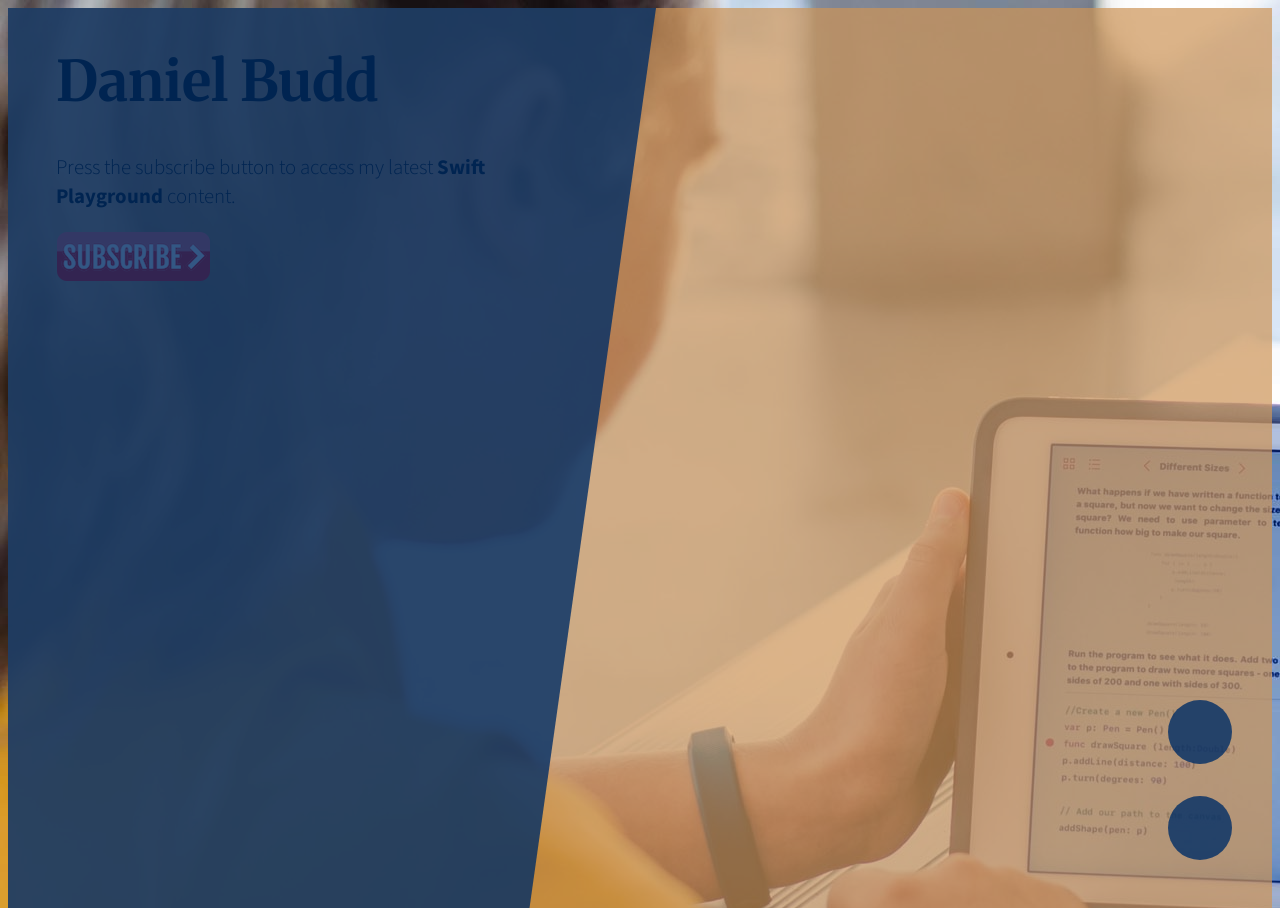
==== index.html @ c31ad03c "Update landing page Signed-off-by: Daniel Budd <dbbudd@gmail.com>" ====
<!DOCTYPE html>
<html lang="en">

  <head>

    <meta charset="utf-8">
    <meta name="viewport" content="width=device-width, initial-scale=1, shrink-to-fit=no">
    <meta name="description" content="">
    <meta name="author" content="">

    <title>Daniel Budd's Swift Playground Feed</title>

    <!-- Bootstrap core CSS -->
    <link href="vendor/bootstrap/css/bootstrap.min.css" rel="stylesheet">

    <!-- Custom fonts for this template -->
    <link href="https://fonts.googleapis.com/css?family=Source+Sans+Pro:200,200i,300,300i,400,400i,600,600i,700,700i,900,900i" rel="stylesheet">
    <link href="https://fonts.googleapis.com/css?family=Merriweather:300,300i,400,400i,700,700i,900,900i" rel="stylesheet">
    <link href="vendor/font-awesome/css/font-awesome.min.css" rel="stylesheet">

    <!-- Custom styles for this template -->
    <link href="css/coming-soon.min.css" rel="stylesheet">

  </head>

  <body background="img/bg-mobile-fallback.jpg">

    <div class="overlay"></div>

    <div class="masthead">
      <div class="masthead-bg"></div>
      <div class="container h-100">
        <div class="row h-100">
          <div class="col-12 my-auto">
            <div class="masthead-content text-white py-5 py-md-0">
              <h1 class="mb-3">Daniel Budd</h1>
              <p class="mb-5">Press the subscribe button to access my latest <strong>Swift Playground</strong> content.</p>
              <div class="input-group input-group-newsletter">
                <a href="https://developer.apple.com/ul/sp0?url=https://dbbudd.github.io/feed.json" target="_blank"><img src="img/btn-subscribe.png" alt="subscribe"/></a>
              </div>
            </div>
          </div>
        </div>
      </div>
    </div>

    <div class="social-icons">
      <ul class="list-unstyled text-center mb-0">
        <li class="list-unstyled-item">
          <a href="https://twitter.com/danielbbudd" target="_blank">
            <i class="fa fa-twitter"></i>
          </a>
        </li>
        <li class="list-unstyled-item">
          <a href="http://www.danielbudd.com.au" target="_blank">
            <i class="fa fa-instagram"></i>
          </a>
        </li>
      </ul>
    </div>

    <!-- Bootstrap core JavaScript -->
    <script src="vendor/jquery/jquery.min.js"></script>
    <script src="vendor/bootstrap/js/bootstrap.bundle.min.js"></script>

    <!-- Custom scripts for this template -->
    <script src="js/coming-soon.min.js"></script>

  </body>

</html>
---- css/coming-soon.min.css ----
html{height:100%}h1,h2,h3,h4,h5,h6{font-family:Merriweather;font-weight:700}body{height:100%;min-height:35rem;position:relative;font-family:'Source Sans Pro';font-weight:300}video{position:fixed;top:50%;left:50%;min-width:100%;min-height:100%;width:auto;height:auto;transform:translateX(-50%) translateY(-50%);z-index:0}@media (pointer:coarse) and (hover:none){body{background:url(../img/bg-mobile-fallback.jpg) #002e66 no-repeat center center scroll;background-position:cover}body video{display:none}}.overlay{position:absolute;top:0;left:0;height:100%;width:100%;background-color:#cd9557;opacity:.7;z-index:1}.masthead{position:relative;overflow:hidden;padding-bottom:3rem;z-index:2}.masthead .masthead-bg{position:absolute;top:0;bottom:0;right:0;left:0;width:100%;min-height:35rem;height:100%;background-color:rgba(0,46,102,.8);transform:skewY(4deg);transform-origin:bottom right}.masthead .masthead-content h1{font-size:2.5rem}.masthead .masthead-content p{font-size:1.2rem}.masthead .masthead-content p strong{font-weight:700}.masthead .masthead-content .input-group-newsletter input{font-size:1rem;padding:1rem}.masthead .masthead-content .input-group-newsletter button{font-size:.8rem;font-weight:700;text-transform:uppercase;letter-spacing:1px;padding:1rem}@media (min-width:768px){.masthead{height:100%;min-height:0;width:40.5rem;padding-bottom:0}.masthead .masthead-bg{min-height:0;transform:skewX(-8deg);transform-origin:top right}.masthead .masthead-content{padding-left:3rem;padding-right:10rem}.masthead .masthead-content h1{font-size:3.5rem}.masthead .masthead-content p{font-size:1.3rem}}.social-icons{position:absolute;margin-bottom:2rem;width:100%;z-index:2}.social-icons ul{margin-top:2rem;width:100%;text-align:center}.social-icons ul>li{margin-left:1rem;margin-right:1rem;display:inline-block}.social-icons ul>li>a{display:block;color:#fff;background-color:rgba(0,46,102,.8);border-radius:100%;font-size:2rem;line-height:4rem;height:4rem;width:4rem}@media (min-width:768px){.social-icons{margin:0;position:absolute;right:2.5rem;bottom:2rem;width:auto}.social-icons ul{margin-top:0;width:auto}.social-icons ul>li{display:block;margin-left:0;margin-right:0;margin-bottom:2rem}.social-icons ul>li:last-child{margin-bottom:0}.social-icons ul>li>a{transition:all .2s ease-in-out;font-size:2rem;line-height:4rem;height:4rem;width:4rem}.social-icons ul>li>a:hover{background-color:#002e66}}.btn-secondary{background-color:#cd9557;border-color:#cd9557}.btn-secondary:active,.btn-secondary:focus,.btn-secondary:hover{background-color:#ba7c37!important;border-color:#ba7c37!important}.input{font-weight:300!important}
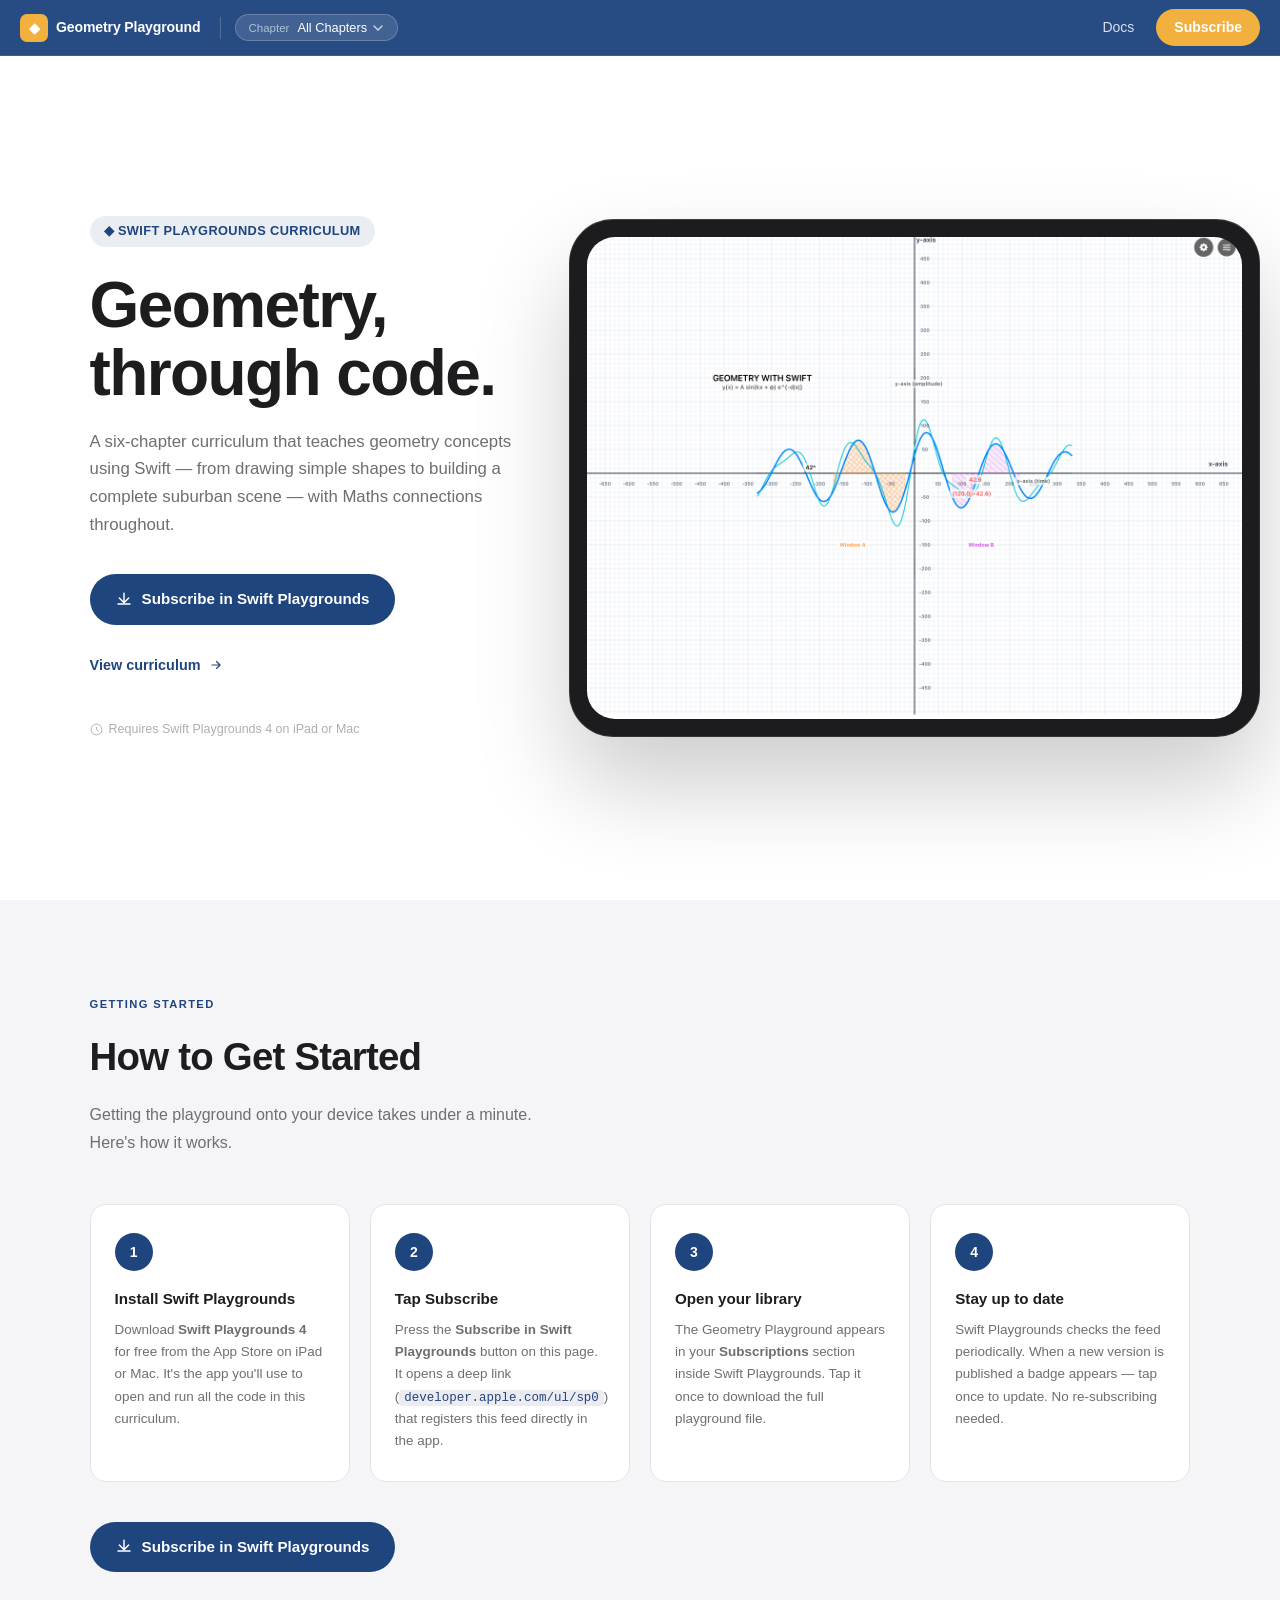
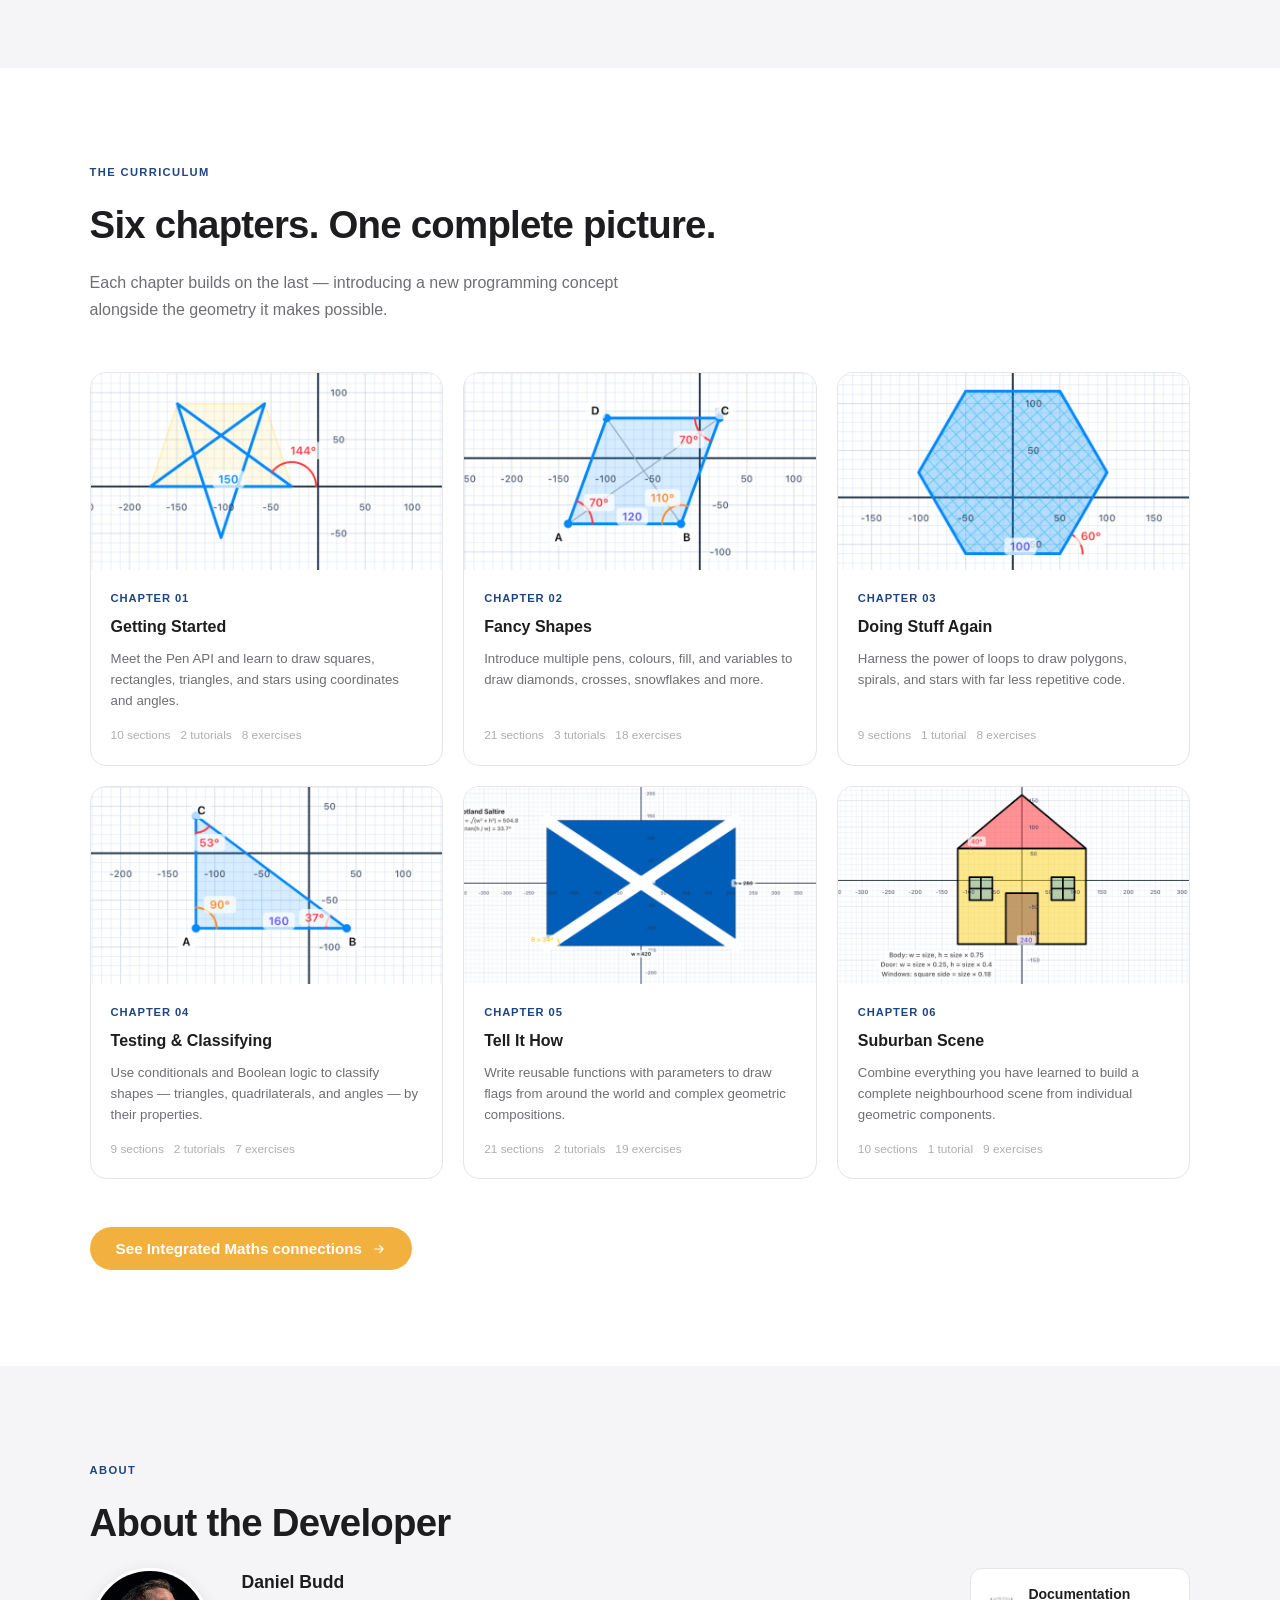
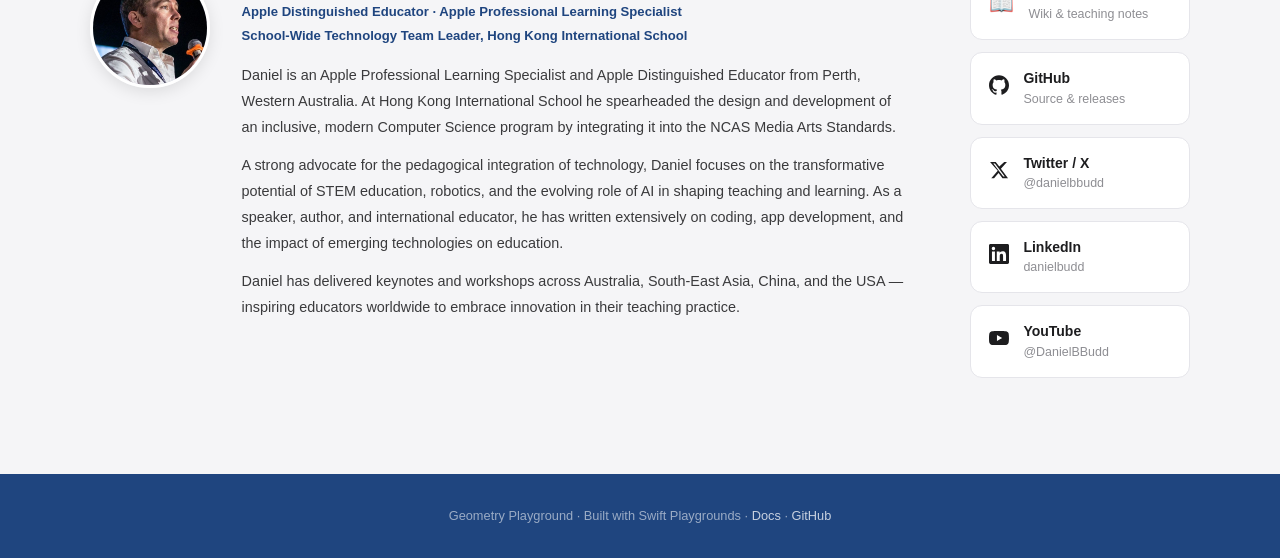
==== commit 38ec4690: "Major Update Push major playground update with new features developed with SwiftUI recreation.  New " ====
--- a/index.html
+++ b/index.html
@@ -1,71 +1,1381 @@
 <!DOCTYPE html>
 <html lang="en">
-
-  <head>
-
-    <meta charset="utf-8">
-    <meta name="viewport" content="width=device-width, initial-scale=1, shrink-to-fit=no">
-    <meta name="description" content="">
-    <meta name="author" content="">
-
-    <title>Daniel Budd's Swift Playground Feed</title>
-
-    <!-- Bootstrap core CSS -->
-    <link href="vendor/bootstrap/css/bootstrap.min.css" rel="stylesheet">
-
-    <!-- Custom fonts for this template -->
-    <link href="https://fonts.googleapis.com/css?family=Source+Sans+Pro:200,200i,300,300i,400,400i,600,600i,700,700i,900,900i" rel="stylesheet">
-    <link href="https://fonts.googleapis.com/css?family=Merriweather:300,300i,400,400i,700,700i,900,900i" rel="stylesheet">
-    <link href="vendor/font-awesome/css/font-awesome.min.css" rel="stylesheet">
-
-    <!-- Custom styles for this template -->
-    <link href="css/coming-soon.min.css" rel="stylesheet">
-
-  </head>
-
-  <body background="img/bg-mobile-fallback.jpg">
-
-    <div class="overlay"></div>
-
-    <div class="masthead">
-      <div class="masthead-bg"></div>
-      <div class="container h-100">
-        <div class="row h-100">
-          <div class="col-12 my-auto">
-            <div class="masthead-content text-white py-5 py-md-0">
-              <h1 class="mb-3">Daniel Budd</h1>
-              <p class="mb-5">Press the subscribe button to access my latest <strong>Swift Playground</strong> content.</p>
-              <div class="input-group input-group-newsletter">
-                <a href="https://developer.apple.com/ul/sp0?url=https://dbbudd.github.io/feed.json" target="_blank"><img src="img/btn-subscribe.png" alt="subscribe"/></a>
-              </div>
+<head>
+  <meta charset="UTF-8" />
+  <meta name="viewport" content="width=device-width, initial-scale=1.0" />
+  <title>Geometry Playground — Swift Playgrounds Curriculum</title>
+  <!-- SEO -->
+  <meta name="description" content="Geometry Playground is a free six-chapter Swift Playgrounds curriculum that teaches high school geometry through code — coordinate geometry, polygons, angles, and more. For iPad and Mac." />
+  <meta name="keywords" content="Swift Playgrounds, geometry curriculum, iPad coding, high school math, Integrated Math, IM1, IM2, IM3, Swift programming, coordinate geometry, polygon properties, Apple Education, Daniel Budd" />
+  <meta name="author" content="Daniel Budd" />
+  <meta name="robots" content="index, follow" />
+  <link rel="canonical" href="https://dbbudd.github.io/" />
+  <!-- Open Graph -->
+  <meta property="og:type" content="website" />
+  <meta property="og:site_name" content="Geometry Playground" />
+  <meta property="og:title" content="Geometry Playground — Swift Playgrounds Curriculum" />
+  <meta property="og:description" content="A free six-chapter Swift Playgrounds curriculum teaching high school geometry through code. Aligned with Integrated Maths 1. Runs on iPad and Mac." />
+  <meta property="og:url" content="https://dbbudd.github.io/" />
+  <meta property="og:image" content="https://dbbudd.github.io/images/og-card.png" />
+  <!-- Twitter Card -->
+  <meta name="twitter:card" content="summary_large_image" />
+  <meta name="twitter:creator" content="@DanielBBudd" />
+  <meta name="twitter:title" content="Geometry Playground — Swift Playgrounds Curriculum" />
+  <meta name="twitter:description" content="A free six-chapter Swift Playgrounds curriculum teaching high school geometry through code. Aligned with Integrated Maths 1. Runs on iPad and Mac." />
+  <meta name="twitter:image" content="https://dbbudd.github.io/images/og-card.png" />
+  <!-- Structured data -->
+  <script type="application/ld+json">
+  {
+    "@context": "https://schema.org",
+    "@type": "Course",
+    "name": "Geometry Playground",
+    "description": "A six-chapter Swift Playgrounds curriculum that teaches high school geometry through code, aligned with the Integrated Maths 1 curriculum.",
+    "url": "https://dbbudd.github.io/",
+    "inLanguage": "en",
+    "educationalLevel": "High School",
+    "teaches": "Geometry, Swift Programming, Coordinate Geometry, Polygon Properties, Angle Relationships, Shape Classification, Functions",
+    "isAccessibleForFree": true,
+    "provider": {
+      "@type": "Person",
+      "name": "Daniel Budd",
+      "url": "https://dbbudd.github.io/",
+      "sameAs": [
+        "https://www.linkedin.com/in/danielbudd/",
+        "https://www.youtube.com/@DanielBBudd",
+        "https://github.com/dbbudd"
+      ]
+    },
+    "hasCourseInstance": [
+      { "@type": "CourseInstance", "name": "Chapter 1 — Getting Started", "url": "https://dbbudd.github.io/01.html" },
+      { "@type": "CourseInstance", "name": "Chapter 2 — Fancy Shapes", "url": "https://dbbudd.github.io/02.html" },
+      { "@type": "CourseInstance", "name": "Chapter 3 — Doing Stuff Again", "url": "https://dbbudd.github.io/03.html" },
+      { "@type": "CourseInstance", "name": "Chapter 4 — Testing & Classifying", "url": "https://dbbudd.github.io/04.html" },
+      { "@type": "CourseInstance", "name": "Chapter 5 — Tell It How", "url": "https://dbbudd.github.io/05.html" }
+    ]
+  }
+  </script>
+  <link rel="stylesheet" href="styles.css" />
+  <style>
+    /* ── Index page base ──────────────────────────────────── */
+    body { display: block; }
+
+    /* ── Topbar overrides for index page ─────────────────── */
+    .topbar-progress { display: none; }
+    .index-topbar-right {
+      display: flex;
+      align-items: center;
+      gap: 8px;
+      margin-left: auto;
+    }
+    .topbar-link {
+      color: rgba(255,255,255,0.82);
+      font-size: 0.875rem;
+      font-weight: 500;
+      padding: 6px 14px;
+      border-radius: 6px;
+      text-decoration: none;
+      transition: color 0.15s, background 0.15s;
+    }
+    .topbar-link:hover { color: #fff; background: rgba(255,255,255,0.12); text-decoration: none; }
+    .topbar-cta {
+      background: var(--brand-amber);
+      color: #fff !important;
+      font-weight: 700;
+      padding: 7px 18px;
+      border-radius: 20px;
+      font-size: 0.875rem;
+    }
+    .topbar-cta:hover { opacity: 0.9; background: var(--brand-amber) !important; }
+
+    /* ── Hero ─────────────────────────────────────────────── */
+    .hero {
+      min-height: calc(100vh - var(--topbar-h));
+      margin-top: var(--topbar-h);
+      display: flex;
+      align-items: center;
+      padding: 64px 20px 64px 7vw;
+      gap: 56px;
+      overflow: hidden;
+    }
+    .hero-text {
+      flex: 1;
+      min-width: 280px;
+      max-width: 500px;
+    }
+    .hero-eyebrow {
+      display: inline-flex;
+      align-items: center;
+      gap: 8px;
+      font-size: 0.8rem;
+      font-weight: 700;
+      color: var(--brand-navy);
+      background: rgba(31,69,127,0.09);
+      padding: 5px 14px;
+      border-radius: 20px;
+      margin-bottom: 24px;
+      letter-spacing: 0.03em;
+      text-transform: uppercase;
+    }
+    .hero h1 {
+      font-size: clamp(2.6rem, 5vw, 4rem);
+      font-weight: 800;
+      line-height: 1.07;
+      color: #1d1d1f;
+      letter-spacing: -0.025em;
+      margin-bottom: 20px;
+    }
+    .hero-sub {
+      font-size: 1.05rem;
+      color: #6e6e73;
+      line-height: 1.65;
+      margin-bottom: 36px;
+      max-width: 440px;
+    }
+    .hero-actions {
+      display: flex;
+      align-items: center;
+      gap: 16px;
+      flex-wrap: wrap;
+    }
+    .btn-primary {
+      display: inline-flex;
+      align-items: center;
+      gap: 10px;
+      background: var(--brand-navy);
+      color: #fff;
+      font-size: 0.95rem;
+      font-weight: 700;
+      padding: 13px 26px;
+      border-radius: 26px;
+      text-decoration: none;
+      transition: opacity 0.15s, transform 0.15s;
+    }
+    .btn-primary:hover { opacity: 0.88; transform: translateY(-1px); color: #fff; text-decoration: none; }
+    .btn-ghost {
+      display: inline-flex;
+      align-items: center;
+      gap: 8px;
+      color: var(--brand-navy);
+      font-size: 0.9rem;
+      font-weight: 600;
+      text-decoration: none;
+      padding: 13px 0;
+      border-bottom: 2px solid transparent;
+      transition: border-color 0.15s;
+    }
+    .btn-ghost:hover { border-color: var(--brand-navy); color: var(--brand-navy); text-decoration: none; }
+    .hero-note {
+      margin-top: 28px;
+      font-size: 0.78rem;
+      color: #aeaeb2;
+      display: flex;
+      align-items: center;
+      gap: 6px;
+    }
+
+    /* iPad device frame */
+    .hero-device {
+      flex: 1.15;
+      display: flex;
+      justify-content: flex-end;
+      align-items: center;
+    }
+    .ipad-frame {
+      position: relative;
+      width: min(720px, 54vw);
+      aspect-ratio: 2732/2048;
+      background: #1c1c1e;
+      border-radius: 44px;
+      box-shadow:
+        0 48px 96px rgba(0,0,0,0.2),
+        0 0 0 1px rgba(255,255,255,0.1) inset,
+        0 1px 0 rgba(255,255,255,0.06) inset;
+      padding: 18px;
+    }
+    .ipad-screen {
+      width: 100%;
+      height: 100%;
+      border-radius: 28px;
+      overflow: hidden;
+      background: #f2f2f7;
+    }
+    .ipad-screen img {
+      width: 100%;
+      height: 100%;
+      object-fit: cover;
+      display: block;
+    }
+    /* Shown when no image is present */
+    .ipad-placeholder {
+      width: 100%;
+      height: 100%;
+      display: flex;
+      flex-direction: column;
+      align-items: center;
+      justify-content: center;
+      background: linear-gradient(160deg, #f0f4fb 0%, #e4eaf6 100%);
+      gap: 12px;
+      color: #8e8e93;
+      font-size: 0.82rem;
+      text-align: center;
+      padding: 32px;
+    }
+    .ipad-placeholder svg { opacity: 0.3; margin-bottom: 8px; }
+    .ipad-placeholder strong { color: #6e6e73; font-size: 0.9rem; }
+
+    /* ── Sections ──────────────────────────────────────────── */
+    .index-section {
+      padding: 96px 7vw;
+      scroll-margin-top: var(--topbar-h);
+    }
+    .index-section.alt { background: #f5f5f7; }
+    .s-eyebrow {
+      font-size: 0.7rem;
+      font-weight: 700;
+      letter-spacing: 0.12em;
+      text-transform: uppercase;
+      color: var(--brand-navy);
+      margin-bottom: 12px;
+    }
+    .s-title {
+      font-size: clamp(1.7rem, 3vw, 2.4rem);
+      font-weight: 800;
+      color: #1d1d1f;
+      letter-spacing: -0.02em;
+      margin-bottom: 14px;
+    }
+    .s-lead {
+      font-size: 1rem;
+      color: #6e6e73;
+      line-height: 1.7;
+      max-width: 580px;
+      margin-bottom: 48px;
+    }
+
+    /* ── How to Download ───────────────────────────────────── */
+    .dl-steps {
+      display: grid;
+      grid-template-columns: repeat(auto-fit, minmax(220px, 1fr));
+      gap: 20px;
+      margin-bottom: 40px;
+    }
+    .dl-step {
+      background: #fff;
+      border: 1px solid #e5e5ea;
+      border-radius: 16px;
+      padding: 28px 24px;
+    }
+    .dl-step-num {
+      width: 38px; height: 38px;
+      border-radius: 50%;
+      background: var(--brand-navy);
+      color: #fff;
+      font-size: 0.875rem;
+      font-weight: 800;
+      display: flex; align-items: center; justify-content: center;
+      margin-bottom: 16px;
+      flex-shrink: 0;
+    }
+    .dl-step h3 {
+      font-size: 0.95rem;
+      font-weight: 700;
+      color: #1d1d1f;
+      margin-bottom: 8px;
+    }
+    .dl-step p {
+      font-size: 0.84rem;
+      color: #6e6e73;
+      line-height: 1.65;
+    }
+    .dl-step code {
+      background: #ececf0;
+      padding: 1px 5px;
+      border-radius: 4px;
+      font-size: 0.78rem;
+    }
+
+    /* ── Curriculum ────────────────────────────────────────── */
+    .ch-grid {
+      display: grid;
+      grid-template-columns: repeat(3, 1fr);
+      gap: 20px;
+      margin-bottom: 40px;
+    }
+    @media (max-width: 900px) { .ch-grid { grid-template-columns: repeat(2, 1fr); } }
+    @media (max-width: 580px) { .ch-grid { grid-template-columns: 1fr; } }
+
+    .ch-card {
+      background: #fff;
+      border: 1px solid #e5e5ea;
+      border-radius: 16px;
+      overflow: hidden;
+      text-decoration: none;
+      color: inherit;
+      transition: transform 0.15s, box-shadow 0.15s;
+      display: flex;
+      flex-direction: column;
+    }
+    .ch-card:hover {
+      transform: translateY(-3px);
+      box-shadow: 0 10px 28px rgba(0,0,0,0.08);
+      text-decoration: none;
+      color: inherit;
+    }
+    .ch-card-img {
+      width: 100%;
+      aspect-ratio: 16/9;
+      object-fit: cover;
+      display: block;
+      background: linear-gradient(135deg, #e8eaf0 0%, #d4d8e8 100%);
+    }
+    .ch-card-img-placeholder {
+      width: 100%;
+      aspect-ratio: 16/9;
+      background: linear-gradient(135deg, #eef0f5 0%, #dde1ed 100%);
+      display: flex;
+      align-items: center;
+      justify-content: center;
+      color: #c7c7cc;
+      font-size: 0.75rem;
+      font-weight: 600;
+      letter-spacing: 0.06em;
+      text-transform: uppercase;
+    }
+    .ch-card-body {
+      padding: 20px;
+      display: flex;
+      flex-direction: column;
+      flex: 1;
+    }
+    .ch-card-num {
+      font-size: 0.7rem;
+      font-weight: 700;
+      letter-spacing: 0.08em;
+      color: var(--brand-navy);
+      text-transform: uppercase;
+      margin-bottom: 6px;
+    }
+    .ch-card h3 {
+      font-size: 1rem;
+      font-weight: 700;
+      color: #1d1d1f;
+      margin-bottom: 8px;
+    }
+    .ch-card p {
+      font-size: 0.83rem;
+      color: #6e6e73;
+      line-height: 1.6;
+      flex: 1;
+      margin-bottom: 14px;
+    }
+    .ch-card-meta {
+      font-size: 0.74rem;
+      color: #aeaeb2;
+      display: flex;
+      gap: 10px;
+      flex-wrap: wrap;
+    }
+    .math-callout {
+      background: rgba(31,69,127,0.06);
+      border-left: 4px solid var(--brand-navy);
+      border-radius: 0 12px 12px 0;
+      padding: 20px 24px;
+      max-width: 680px;
+    }
+    .math-callout h4 {
+      font-size: 0.875rem;
+      font-weight: 700;
+      color: var(--brand-navy);
+      margin-bottom: 6px;
+    }
+    .math-callout p {
+      font-size: 0.84rem;
+      color: #3a3a3c;
+      line-height: 1.65;
+    }
+
+    /* ── Integrated Math ──────────────────────────────────── */
+    .im-intro {
+      display: grid;
+      grid-template-columns: 1fr 1fr;
+      gap: 32px;
+      margin-bottom: 56px;
+    }
+    @media (max-width: 680px) { .im-intro { grid-template-columns: 1fr; } }
+    .im-intro p { font-size: 0.92rem; color: #3a3a3c; line-height: 1.8; margin: 0; }
+    .im-badge-row {
+      display: flex;
+      flex-wrap: wrap;
+      gap: 8px;
+      margin-top: 16px;
+    }
+    .im-badge {
+      background: rgba(31,69,127,0.08);
+      color: var(--brand-navy);
+      font-size: 0.75rem;
+      font-weight: 700;
+      padding: 4px 12px;
+      border-radius: 20px;
+      letter-spacing: 0.03em;
+    }
+
+    /* Matrix */
+    .im-matrix-wrap {
+      overflow-x: auto;
+      margin-bottom: 48px;
+      border: 1px solid #e5e5ea;
+      border-radius: 16px;
+    }
+    .im-matrix {
+      width: 100%;
+      border-collapse: collapse;
+      font-size: 0.82rem;
+      min-width: 600px;
+    }
+    .im-matrix thead th {
+      background: var(--brand-navy);
+      color: rgba(255,255,255,0.9);
+      font-size: 0.7rem;
+      font-weight: 700;
+      letter-spacing: 0.06em;
+      text-transform: uppercase;
+      padding: 12px 16px;
+      text-align: center;
+    }
+    .im-matrix thead th:first-child { text-align: left; border-radius: 15px 0 0 0; }
+    .im-matrix thead th:last-child { border-radius: 0 15px 0 0; }
+    .im-matrix tbody tr { border-bottom: 1px solid #f0f0f5; cursor: pointer; }
+    .im-matrix tbody tr:last-child { border-bottom: none; }
+    .im-matrix tbody tr:hover td { background: #f5f7ff; }
+    .im-matrix tbody tr.im-row-open td { background: #eef1fb; }
+    .im-matrix td {
+      padding: 14px 16px;
+      vertical-align: middle;
+      background: #fff;
+      transition: background 0.15s;
+    }
+    .im-matrix td:first-child {
+      font-weight: 700;
+      color: #1d1d1f;
+      white-space: nowrap;
+      min-width: 180px;
+    }
+    .im-row-label {
+      display: flex;
+      align-items: center;
+      gap: 8px;
+    }
+    .im-row-chevron {
+      margin-left: auto;
+      padding-left: 12px;
+      color: #c7c7cc;
+      flex-shrink: 0;
+      transition: transform 0.2s, color 0.2s;
+    }
+    .im-row-open .im-row-chevron {
+      transform: rotate(180deg);
+      color: var(--brand-navy);
+    }
+    .im-matrix td:not(:first-child) { text-align: center; }
+    .im-dot {
+      display: inline-block;
+      width: 22px; height: 22px;
+      border-radius: 50%;
+      background: var(--brand-navy);
+      opacity: 0.15;
+    }
+    .im-dot.full { opacity: 1; }
+    .im-dot.partial { opacity: 0.45; }
+    .im-matrix .ch-num {
+      font-size: 0.68rem;
+      font-weight: 800;
+      color: rgba(255,255,255,0.6);
+      display: block;
+    }
+    .im-expand-row { display: none; }
+    .im-expand-row.open { display: table-row; }
+    .im-expand-row td {
+      background: #f0f3fc !important;
+      padding: 0 !important;
+      white-space: normal !important;
+    }
+    .im-expand-inner {
+      padding: 20px 24px 24px;
+      display: grid;
+      grid-template-columns: repeat(auto-fit, minmax(min(200px, 100%), 1fr));
+      gap: 16px;
+      min-width: 0;
+    }
+    .im-ch-detail {
+      background: #fff;
+      border: 1px solid #dde3f0;
+      border-radius: 12px;
+      padding: 16px;
+      overflow: hidden;
+      min-width: 0;
+    }
+    .im-ch-detail-num {
+      font-size: 0.68rem;
+      font-weight: 700;
+      color: var(--brand-navy);
+      text-transform: uppercase;
+      letter-spacing: 0.07em;
+      margin-bottom: 4px;
+    }
+    .im-ch-detail h4 { font-size: 0.85rem; font-weight: 700; color: #1d1d1f; margin-bottom: 8px; word-wrap: break-word; }
+    .im-ch-detail ul { margin: 0; padding-left: 16px; }
+    .im-ch-detail li { font-size: 0.78rem; color: #3a3a3c; line-height: 1.6; margin-bottom: 3px; word-wrap: break-word; overflow-wrap: break-word; }
+
+    /* Accordion */
+    .im-accordion { display: flex; flex-direction: column; gap: 8px; }
+    .im-acc-item {
+      border: 1px solid #e5e5ea;
+      border-radius: 12px;
+      overflow: hidden;
+      background: #fff;
+    }
+    .im-acc-trigger {
+      width: 100%;
+      display: flex;
+      align-items: center;
+      gap: 16px;
+      padding: 18px 20px;
+      background: none;
+      border: none;
+      cursor: pointer;
+      text-align: left;
+      transition: background 0.15s;
+    }
+    .im-acc-trigger:hover { background: #f5f7ff; }
+    .im-acc-trigger.open { background: #eef1fb; }
+    .im-acc-num {
+      font-size: 0.7rem;
+      font-weight: 800;
+      color: var(--brand-navy);
+      background: rgba(31,69,127,0.1);
+      padding: 4px 10px;
+      border-radius: 20px;
+      flex-shrink: 0;
+    }
+    .im-acc-title { font-size: 0.95rem; font-weight: 700; color: #1d1d1f; flex: 1; }
+    .im-acc-sub { font-size: 0.78rem; color: #8e8e93; }
+    .im-acc-chevron {
+      flex-shrink: 0;
+      transition: transform 0.2s;
+      color: #aeaeb2;
+    }
+    .im-acc-trigger.open .im-acc-chevron { transform: rotate(180deg); }
+    .im-acc-body { display: none; padding: 0 20px 20px; }
+    .im-acc-body.open { display: block; }
+    .im-acc-body-inner {
+      display: grid;
+      grid-template-columns: repeat(auto-fit, minmax(270px, 1fr));
+      gap: 16px;
+      padding-top: 4px;
+    }
+    .im-standard {
+      background: #f5f7ff;
+      border-left: 3px solid var(--brand-navy);
+      border-radius: 0 8px 8px 0;
+      padding: 12px 14px;
+    }
+    .im-standard-code {
+      font-size: 0.68rem;
+      font-weight: 800;
+      color: var(--brand-navy);
+      text-transform: uppercase;
+      letter-spacing: 0.06em;
+      margin-bottom: 4px;
+    }
+    .im-standard p { font-size: 0.8rem; color: #3a3a3c; line-height: 1.55; margin: 0; }
+
+    /* ── About the Developer ───────────────────────────────── */
+    .dev-wrap {
+      display: flex;
+      gap: 64px;
+      align-items: flex-start;
+      flex-wrap: wrap;
+    }
+    .dev-profile {
+      display: flex;
+      gap: 32px;
+      align-items: flex-start;
+      flex: 1;
+      min-width: 280px;
+      flex-wrap: wrap;
+    }
+    .dev-headshot {
+      flex-shrink: 0;
+      width: 120px;
+      height: 120px;
+      border-radius: 50%;
+      overflow: hidden;
+      background: linear-gradient(135deg, #e8eaf0 0%, #d4d8e8 100%);
+      border: 3px solid #fff;
+      box-shadow: 0 4px 16px rgba(0,0,0,0.1);
+      display: flex;
+      align-items: center;
+      justify-content: center;
+      color: #aeaeb2;
+      font-size: 0.72rem;
+      text-align: center;
+    }
+    .dev-headshot img {
+      width: 100%;
+      height: 100%;
+      object-fit: cover;
+      display: block;
+    }
+    .dev-bio { flex: 1; min-width: 220px; }
+    .dev-bio h3 {
+      font-size: 1.1rem;
+      font-weight: 700;
+      color: #1d1d1f;
+      margin-bottom: 4px;
+    }
+    .dev-bio .dev-title {
+      font-size: 0.82rem;
+      color: var(--brand-navy);
+      font-weight: 600;
+      margin-bottom: 16px;
+    }
+    .dev-bio p {
+      font-size: 0.9rem;
+      color: #3a3a3c;
+      line-height: 1.8;
+      margin-bottom: 12px;
+    }
+    .dev-links {
+      display: flex;
+      flex-direction: column;
+      gap: 12px;
+      flex-shrink: 0;
+      min-width: 220px;
+    }
+    .dev-link {
+      display: flex;
+      align-items: center;
+      gap: 14px;
+      padding: 14px 18px;
+      background: #fff;
+      border: 1px solid #e5e5ea;
+      border-radius: 12px;
+      text-decoration: none;
+      color: #1d1d1f;
+      font-size: 0.875rem;
+      font-weight: 600;
+      transition: border-color 0.15s, transform 0.15s;
+    }
+    .dev-link:hover { border-color: var(--brand-navy); transform: translateX(4px); text-decoration: none; color: #1d1d1f; }
+    .dev-link-icon { font-size: 1.25rem; flex-shrink: 0; }
+
+    /* ── Footer ────────────────────────────────────────────── */
+    .site-footer {
+      background: var(--brand-navy);
+      color: rgba(255,255,255,0.55);
+      text-align: center;
+      padding: 32px 40px;
+      font-size: 0.8rem;
+    }
+    .site-footer a { color: rgba(255,255,255,0.75); text-decoration: none; }
+    .site-footer a:hover { color: #fff; }
+
+    /* ── Responsive ────────────────────────────────────────── */
+    /* ── IM progression cards ──────────────────────────────── */
+    .im-progression {
+      display: flex;
+      align-items: stretch;
+      gap: 0;
+      margin: 32px 0 40px;
+    }
+    .im-prog-card {
+      flex: 1;
+      background: #fff;
+      border-radius: 14px;
+      padding: 20px 22px;
+      border-top: 3px solid transparent;
+    }
+    .im1-card { border-top-color: var(--brand-navy); }
+    .im2-card { border-top-color: #3d8eb9; }
+    .im3-card { border-top-color: #2a9d6f; }
+    .im-prog-arrow {
+      flex-shrink: 0;
+      width: 40px;
+      display: flex;
+      align-items: center;
+      justify-content: center;
+      color: #c7c7cc;
+      font-size: 1.3rem;
+    }
+    .im-prog-label {
+      font-size: 0.68rem;
+      font-weight: 700;
+      letter-spacing: 0.1em;
+      text-transform: uppercase;
+      margin-bottom: 6px;
+    }
+    .im1-card .im-prog-label { color: var(--brand-navy); }
+    .im2-card .im-prog-label { color: #3d8eb9; }
+    .im3-card .im-prog-label { color: #2a9d6f; }
+    .im-prog-card h4 { font-size: 0.95rem; font-weight: 700; color: #1d1d1f; margin: 0 0 6px; }
+    .im-prog-card p { font-size: 0.82rem; color: #6e6e73; line-height: 1.55; margin: 0; }
+    .im-course-tag {
+      display: inline-block;
+      font-size: 0.62rem;
+      font-weight: 700;
+      letter-spacing: 0.06em;
+      padding: 2px 6px;
+      border-radius: 4px;
+      margin-left: 8px;
+      vertical-align: middle;
+      text-transform: uppercase;
+    }
+    .im-tag-1 { background: rgba(31,69,127,0.1); color: var(--brand-navy); }
+    .im-tag-2 { background: rgba(61,142,185,0.12); color: #3d8eb9; }
+    .im-tag-12 { background: rgba(31,69,127,0.08); color: #3a6199; }
+    @media (max-width: 768px) {
+      .im-progression { flex-direction: column; }
+      .im-prog-arrow { width: auto; height: 28px; transform: rotate(90deg); }
+    }
+
+    @media (max-width: 768px) {
+      .hero { flex-direction: column; padding: 40px 6vw 56px; gap: 40px; }
+      .hero-text { max-width: 100%; }
+      .hero-device { justify-content: center; }
+      .ipad-frame { width: min(480px, 90vw); }
+      .index-section { padding: 64px 6vw; }
+      .dev-wrap { gap: 40px; }
+      .dev-headshot { width: 88px; height: 88px; }
+    }
+  </style>
+</head>
+<body>
+
+<!-- ══════════════════════════════════════════════════════════
+     TOP BAR
+══════════════════════════════════════════════════════════ -->
+<header class="topbar" id="topbar">
+  <a href="index.html" class="topbar-logo">
+    <span>◆</span>Geometry Playground
+  </a>
+  <div class="topbar-divider"></div>
+  <!-- Chapter picker -->
+  <div class="nav-pill" id="chapterPill">
+    <button class="nav-pill-btn" onclick="togglePill('chapterPill')">
+      <span class="pill-label">Chapter</span>
+      All Chapters
+      <svg width="10" height="6" viewBox="0 0 10 6" fill="none"><path d="M1 1l4 4 4-4" stroke="currentColor" stroke-width="1.5" stroke-linecap="round"/></svg>
+    </button>
+    <div class="nav-dropdown">
+      <div class="nav-dropdown-heading">Chapters</div>
+      <a href="01.html"><span class="dd-num">01</span> Getting Started</a>
+      <a href="02.html"><span class="dd-num">02</span> Fancy Shapes</a>
+      <a href="03.html"><span class="dd-num">03</span> Doing Stuff Again</a>
+      <a href="04.html"><span class="dd-num">04</span> Testing &amp; Classifying</a>
+      <a href="05.html"><span class="dd-num">05</span> Tell It How</a>
+      <a href="06.html"><span class="dd-num">06</span> Suburban Scene</a>
+    </div>
+  </div>
+  <!-- Right-side nav -->
+  <div class="index-topbar-right">
+    <a href="https://github.com/dbbudd/dbbudd.github.io/wiki" target="_blank" class="topbar-link">Docs</a>
+    <a href="https://developer.apple.com/ul/sp0?url=https://dbbudd.github.io/feed.json"
+       class="topbar-link topbar-cta">Subscribe</a>
+  </div>
+</header>
+
+<!-- ══════════════════════════════════════════════════════════
+     HERO
+══════════════════════════════════════════════════════════ -->
+<section class="hero" id="top">
+  <div class="hero-text">
+    <div class="hero-eyebrow">◆ Swift Playgrounds Curriculum</div>
+    <h1>Geometry,<br>through code.</h1>
+    <p class="hero-sub">A six-chapter curriculum that teaches geometry concepts using Swift — from drawing simple shapes to building a complete suburban scene — with Maths connections throughout.</p>
+    <div class="hero-actions">
+      <a class="btn-primary"
+         href="https://developer.apple.com/ul/sp0?url=https://dbbudd.github.io/feed.json">
+        <svg width="16" height="16" viewBox="0 0 24 24" fill="none"><path d="M12 2v13M5 9l7 7 7-7" stroke="currentColor" stroke-width="2.2" stroke-linecap="round" stroke-linejoin="round"/><path d="M3 18h18" stroke="currentColor" stroke-width="2.2" stroke-linecap="round"/></svg>
+        Subscribe in Swift Playgrounds
+      </a>
+      <a class="btn-ghost" href="#curriculum">
+        View curriculum
+        <svg width="14" height="14" viewBox="0 0 24 24" fill="none"><path d="M5 12h14M13 6l6 6-6 6" stroke="currentColor" stroke-width="2" stroke-linecap="round" stroke-linejoin="round"/></svg>
+      </a>
+    </div>
+    <p class="hero-note">
+      <svg width="13" height="13" viewBox="0 0 24 24" fill="none"><path d="M12 22c5.523 0 10-4.477 10-10S17.523 2 12 2 2 6.477 2 12s4.477 10 10 10z" stroke="currentColor" stroke-width="1.8"/><path d="M12 8v4l3 3" stroke="currentColor" stroke-width="1.8" stroke-linecap="round"/></svg>
+      Requires Swift Playgrounds 4 on iPad or Mac
+    </p>
+  </div>
+
+  <!-- iPad device mockup — replace the placeholder with a real screenshot -->
+  <div class="hero-device">
+    <div class="ipad-frame">
+      <div class="ipad-screen">
+        <img src="images/Hero.png" alt="Geometry Playground running in Swift Playgrounds on iPad">
+      </div>
+    </div>
+  </div>
+</section>
+
+<!-- ══════════════════════════════════════════════════════════
+     HOW TO DOWNLOAD
+══════════════════════════════════════════════════════════ -->
+<section class="index-section alt" id="download">
+  <p class="s-eyebrow">Getting started</p>
+  <h2 class="s-title">How to Get Started</h2>
+  <p class="s-lead">Getting the playground onto your device takes under a minute. <br />Here's how it works.</p>
+
+  <div class="dl-steps">
+    <div class="dl-step">
+      <div class="dl-step-num">1</div>
+      <h3>Install Swift Playgrounds</h3>
+      <p>Download <strong>Swift Playgrounds 4</strong> for free from the App Store on iPad or Mac. It's the app you'll use to open and run all the code in this curriculum.</p>
+    </div>
+    <div class="dl-step">
+      <div class="dl-step-num">2</div>
+      <h3>Tap Subscribe</h3>
+      <p>Press the <strong>Subscribe in Swift Playgrounds</strong> button on this page. It opens a deep link (<code>developer.apple.com/ul/sp0</code>) that registers this feed directly in the app.</p>
+    </div>
+    <div class="dl-step">
+      <div class="dl-step-num">3</div>
+      <h3>Open your library</h3>
+      <p>The Geometry Playground appears in your <strong>Subscriptions</strong> section inside Swift Playgrounds. Tap it once to download the full playground file.</p>
+    </div>
+    <div class="dl-step">
+      <div class="dl-step-num">4</div>
+      <h3>Stay up to date</h3>
+      <p>Swift Playgrounds checks the feed periodically. When a new version is published a badge appears — tap once to update. No re-subscribing needed.</p>
+    </div>
+  </div>
+
+  <a class="btn-primary"
+     href="https://developer.apple.com/ul/sp0?url=https://dbbudd.github.io/feed.json">
+    <svg width="16" height="16" viewBox="0 0 24 24" fill="none"><path d="M12 2v13M5 9l7 7 7-7" stroke="currentColor" stroke-width="2.2" stroke-linecap="round" stroke-linejoin="round"/><path d="M3 18h18" stroke="currentColor" stroke-width="2.2" stroke-linecap="round"/></svg>
+    Subscribe in Swift Playgrounds
+  </a>
+</section>
+
+<!-- ══════════════════════════════════════════════════════════
+     CURRICULUM
+══════════════════════════════════════════════════════════ -->
+<section class="index-section" id="curriculum">
+  <p class="s-eyebrow">The curriculum</p>
+  <h2 class="s-title">Six chapters. One complete picture.</h2>
+  <p class="s-lead">Each chapter builds on the last — introducing a new programming concept alongside the geometry it makes possible.</p>
+
+  <div class="ch-grid">
+    <a href="01.html" class="ch-card">
+      <img class="ch-card-img" src="images/ch01-hero.png" alt="Getting Started — Chapter 01 of Geometry Playground">
+      <div class="ch-card-body">
+        <div class="ch-card-num">Chapter 01</div>
+        <h3>Getting Started</h3>
+        <p>Meet the Pen API and learn to draw squares, rectangles, triangles, and stars using coordinates and angles.</p>
+        <div class="ch-card-meta">
+          <span>10 sections</span><span>2 tutorials</span><span>8 exercises</span>
+        </div>
+      </div>
+    </a>
+    <a href="02.html" class="ch-card">
+      <img class="ch-card-img" src="images/ch02-hero.png" alt="Chapter 02">
+      <div class="ch-card-body">
+        <div class="ch-card-num">Chapter 02</div>
+        <h3>Fancy Shapes</h3>
+        <p>Introduce multiple pens, colours, fill, and variables to draw diamonds, crosses, snowflakes and more.</p>
+        <div class="ch-card-meta">
+          <span>21 sections</span><span>3 tutorials</span><span>18 exercises</span>
+        </div>
+      </div>
+    </a>
+    <a href="03.html" class="ch-card">
+      <img class="ch-card-img" src="images/ch03-hero.png" alt="Chapter 03">
+      <div class="ch-card-body">
+        <div class="ch-card-num">Chapter 03</div>
+        <h3>Doing Stuff Again</h3>
+        <p>Harness the power of loops to draw polygons, spirals, and stars with far less repetitive code.</p>
+        <div class="ch-card-meta">
+          <span>9 sections</span><span>1 tutorial</span><span>8 exercises</span>
+        </div>
+      </div>
+    </a>
+    <a href="04.html" class="ch-card">
+      <img class="ch-card-img" src="images/ch04-hero.png" alt="Chapter 04">
+      <div class="ch-card-body">
+        <div class="ch-card-num">Chapter 04</div>
+        <h3>Testing &amp; Classifying</h3>
+        <p>Use conditionals and Boolean logic to classify shapes — triangles, quadrilaterals, and angles — by their properties.</p>
+        <div class="ch-card-meta">
+          <span>9 sections</span><span>2 tutorials</span><span>7 exercises</span>
+        </div>
+      </div>
+    </a>
+    <a href="05.html" class="ch-card">
+      <img class="ch-card-img" src="images/ch05-hero.png" alt="Chapter 05">
+      <div class="ch-card-body">
+        <div class="ch-card-num">Chapter 05</div>
+        <h3>Tell It How</h3>
+        <p>Write reusable functions with parameters to draw flags from around the world and complex geometric compositions.</p>
+        <div class="ch-card-meta">
+          <span>21 sections</span><span>2 tutorials</span><span>19 exercises</span>
+        </div>
+      </div>
+    </a>
+    <a href="06.html" class="ch-card">
+      <img class="ch-card-img" src="images/ch06-hero.png" alt="Chapter 06">
+      <div class="ch-card-body">
+        <div class="ch-card-num">Chapter 06</div>
+        <h3>Suburban Scene</h3>
+        <p>Combine everything you have learned to build a complete neighbourhood scene from individual geometric components.</p>
+        <div class="ch-card-meta">
+          <span>10 sections</span><span>1 tutorial</span><span>9 exercises</span>
+        </div>
+      </div>
+    </a>
+  </div>
+
+  <button class="btn-primary" id="im-toggle-btn" onclick="toggleIM()" style="margin-top:8px;border:none;cursor:pointer;font-family:inherit;background:var(--brand-amber);">
+    <span id="im-toggle-label">See Integrated Maths connections</span>
+    <svg id="im-toggle-arrow" width="14" height="14" viewBox="0 0 24 24" fill="none" style="transition:transform 0.25s;"><path d="M5 12h14M13 6l6 6-6 6" stroke="currentColor" stroke-width="2" stroke-linecap="round" stroke-linejoin="round"/></svg>
+  </button>
+</section>
+
+<!-- ══════════════════════════════════════════════════════════
+     INTEGRATED MATH
+══════════════════════════════════════════════════════════ -->
+<section class="index-section alt" id="integrated-math" style="display:none;">
+  <p class="s-eyebrow">Standards alignment · IM1 · IM2 · IM3</p>
+  <h2 class="s-title">Integrated Maths</h2>
+
+  <div class="im-intro">
+    <p>The Integrated Maths sequence is a three-part high school mathematics programme that weaves algebra, geometry, and statistics into a unified curriculum — rather than treating them as separate subjects. Each course builds on the last, progressing from visual geometric reasoning through proportional thinking to analytic and algebraic geometry.</p>
+    <div>
+      <p>Geometry Playground is designed to sit alongside IM1, giving students a hands-on coding context for the geometric concepts they are studying in class. Because the curriculum emphasises reasoning and abstraction, it also lays the conceptual foundations that students will formalise in IM2 and IM3.</p>
+      <div class="im-badge-row">
+        <span class="im-badge">Coordinate Geometry</span>
+        <span class="im-badge">Polygon Properties</span>
+        <span class="im-badge">Angle Relationships</span>
+        <span class="im-badge">Shape Classification</span>
+        <span class="im-badge">Functions &amp; Abstraction</span>
+        <span class="im-badge">Composite Figures</span>
+      </div>
+    </div>
+  </div>
+
+  <!-- ── Three-course progression ── -->
+  <div class="im-progression">
+    <div class="im-prog-card im1-card">
+      <div class="im-prog-label">IM 1</div>
+      <h4>Geometric Structure</h4>
+      <p>Visual reasoning, transformations, congruence, and foundational measurement. <em>Primary alignment for Geometry Playground.</em></p>
+    </div>
+    <div class="im-prog-arrow">→</div>
+    <div class="im-prog-card im2-card">
+      <div class="im-prog-label">IM 2</div>
+      <h4>Proportional Geometry</h4>
+      <p>Similarity, trigonometry, circles, and formal deductive proof. Playground chapters on functions and scaling build early intuition here.</p>
+    </div>
+    <div class="im-prog-arrow">→</div>
+    <div class="im-prog-card im3-card">
+      <div class="im-prog-label">IM 3</div>
+      <h4>Analytic Geometry</h4>
+      <p>Coordinate proofs, trigonometric identities, and mathematical modelling. The coordinate and composition work in early chapters echoes here.</p>
+    </div>
+  </div>
+
+  <!-- ── Interactive matrix ── -->
+  <p class="s-eyebrow" style="margin-bottom:12px;">Coverage at a glance — click a row to explore</p>
+  <div class="im-matrix-wrap">
+    <table class="im-matrix">
+      <thead>
+        <tr>
+          <th>Maths Concept</th>
+          <th><span class="ch-num">Ch</span>01</th>
+          <th><span class="ch-num">Ch</span>02</th>
+          <th><span class="ch-num">Ch</span>03</th>
+          <th><span class="ch-num">Ch</span>04</th>
+          <th><span class="ch-num">Ch</span>05</th>
+          <th><span class="ch-num">Ch</span>06</th>
+        </tr>
+      </thead>
+      <tbody>
+        <!-- Row 1 -->
+        <tr onclick="toggleMatrixRow('r1')">
+          <td><div class="im-row-label">Coordinate Geometry <span class="im-course-tag im-tag-1">IM1</span><svg class="im-row-chevron" width="14" height="14" viewBox="0 0 24 24" fill="none"><path d="M6 9l6 6 6-6" stroke="currentColor" stroke-width="2" stroke-linecap="round"/></svg></div></td>
+          <td><span class="im-dot full"></span></td>
+          <td><span class="im-dot full"></span></td>
+          <td><span class="im-dot partial"></span></td>
+          <td><span class="im-dot partial"></span></td>
+          <td><span class="im-dot partial"></span></td>
+          <td><span class="im-dot full"></span></td>
+        </tr>
+        <tr class="im-expand-row" id="r1">
+          <td colspan="7">
+            <div class="im-expand-inner">
+              <div class="im-ch-detail"><div class="im-ch-detail-num">Ch 01</div><h4>Getting Started</h4><ul><li>Plotting points on a Cartesian plane</li><li>Direction vectors and angle from origin</li><li>Computing distances between points</li></ul></div>
+              <div class="im-ch-detail"><div class="im-ch-detail-num">Ch 02</div><h4>Fancy Shapes</h4><ul><li>Translating shapes using coordinate offsets</li><li>Symmetry across axes</li></ul></div>
+              <div class="im-ch-detail"><div class="im-ch-detail-num">Ch 06</div><h4>Suburban Scene</h4><ul><li>Positioning composite figures using anchor coordinates</li><li>Scaling and translating sub-components</li></ul></div>
             </div>
-          </div>
-        </div>
-      </div>
-    </div>
-
-    <div class="social-icons">
-      <ul class="list-unstyled text-center mb-0">
-        <li class="list-unstyled-item">
-          <a href="https://twitter.com/danielbbudd" target="_blank">
-            <i class="fa fa-twitter"></i>
-          </a>
-        </li>
-        <li class="list-unstyled-item">
-          <a href="http://www.danielbudd.com.au" target="_blank">
-            <i class="fa fa-instagram"></i>
-          </a>
-        </li>
-      </ul>
-    </div>
-
-    <!-- Bootstrap core JavaScript -->
-    <script src="vendor/jquery/jquery.min.js"></script>
-    <script src="vendor/bootstrap/js/bootstrap.bundle.min.js"></script>
-
-    <!-- Custom scripts for this template -->
-    <script src="js/coming-soon.min.js"></script>
-
-  </body>
-
+          </td>
+        </tr>
+        <!-- Row 2 -->
+        <tr onclick="toggleMatrixRow('r2')">
+          <td><div class="im-row-label">Polygon Properties <span class="im-course-tag im-tag-1">IM1</span><svg class="im-row-chevron" width="14" height="14" viewBox="0 0 24 24" fill="none"><path d="M6 9l6 6 6-6" stroke="currentColor" stroke-width="2" stroke-linecap="round"/></svg></div></td>
+          <td><span class="im-dot full"></span></td>
+          <td><span class="im-dot full"></span></td>
+          <td><span class="im-dot full"></span></td>
+          <td><span class="im-dot partial"></span></td>
+          <td><span class="im-dot partial"></span></td>
+          <td><span class="im-dot full"></span></td>
+        </tr>
+        <tr class="im-expand-row" id="r2">
+          <td colspan="7">
+            <div class="im-expand-inner">
+              <div class="im-ch-detail"><div class="im-ch-detail-num">Ch 01</div><h4>Getting Started</h4><ul><li>Perimeter of squares, rectangles, triangles</li><li>Side lengths and proportions</li></ul></div>
+              <div class="im-ch-detail"><div class="im-ch-detail-num">Ch 02</div><h4>Fancy Shapes</h4><ul><li>Area and perimeter of irregular polygons</li><li>Lines of symmetry</li></ul></div>
+              <div class="im-ch-detail"><div class="im-ch-detail-num">Ch 03</div><h4>Loops</h4><ul><li>Interior angles of regular polygons: (n−2)×180°</li><li>Exterior angles: 360°÷n</li><li>Relationship between sides and central angle</li></ul></div>
+              <div class="im-ch-detail"><div class="im-ch-detail-num">Ch 06</div><h4>Suburban Scene</h4><ul><li>Area of composite polygons</li><li>Decomposing complex shapes into simpler ones</li></ul></div>
+            </div>
+          </td>
+        </tr>
+        <!-- Row 3 -->
+        <tr onclick="toggleMatrixRow('r3')">
+          <td><div class="im-row-label">Angle Relationships <span class="im-course-tag im-tag-1">IM1</span><svg class="im-row-chevron" width="14" height="14" viewBox="0 0 24 24" fill="none"><path d="M6 9l6 6 6-6" stroke="currentColor" stroke-width="2" stroke-linecap="round"/></svg></div></td>
+          <td><span class="im-dot full"></span></td>
+          <td><span class="im-dot partial"></span></td>
+          <td><span class="im-dot full"></span></td>
+          <td><span class="im-dot full"></span></td>
+          <td><span class="im-dot partial"></span></td>
+          <td><span class="im-dot partial"></span></td>
+        </tr>
+        <tr class="im-expand-row" id="r3">
+          <td colspan="7">
+            <div class="im-expand-inner">
+              <div class="im-ch-detail"><div class="im-ch-detail-num">Ch 01</div><h4>Getting Started</h4><ul><li>Angle measurement in degrees</li><li>Turning angles to form closed shapes</li><li>Complementary and supplementary angles</li></ul></div>
+              <div class="im-ch-detail"><div class="im-ch-detail-num">Ch 03</div><h4>Loops</h4><ul><li>Exterior angle theorem for polygons</li><li>Rotational symmetry and central angles</li></ul></div>
+              <div class="im-ch-detail"><div class="im-ch-detail-num">Ch 04</div><h4>Testing &amp; Classifying</h4><ul><li>Acute, right, obtuse angle identification</li><li>Triangle angle sum = 180°</li><li>Supplementary and vertical angles</li></ul></div>
+            </div>
+          </td>
+        </tr>
+        <!-- Row 4 -->
+        <tr onclick="toggleMatrixRow('r4')">
+          <td><div class="im-row-label">Shape Classification <span class="im-course-tag im-tag-1">IM1</span><svg class="im-row-chevron" width="14" height="14" viewBox="0 0 24 24" fill="none"><path d="M6 9l6 6 6-6" stroke="currentColor" stroke-width="2" stroke-linecap="round"/></svg></div></td>
+          <td><span class="im-dot partial"></span></td>
+          <td><span class="im-dot partial"></span></td>
+          <td><span class="im-dot partial"></span></td>
+          <td><span class="im-dot full"></span></td>
+          <td><span class="im-dot partial"></span></td>
+          <td><span class="im-dot partial"></span></td>
+        </tr>
+        <tr class="im-expand-row" id="r4">
+          <td colspan="7">
+            <div class="im-expand-inner">
+              <div class="im-ch-detail"><div class="im-ch-detail-num">Ch 04</div><h4>Testing &amp; Classifying</h4><ul><li>Triangle classification by side (scalene, isosceles, equilateral)</li><li>Triangle classification by angle (acute, right, obtuse)</li><li>Quadrilateral classification (parallelogram, rectangle, rhombus, square, trapezoid)</li><li>Boolean logic applied to geometric properties</li></ul></div>
+            </div>
+          </td>
+        </tr>
+        <!-- Row 5 -->
+        <tr onclick="toggleMatrixRow('r5')">
+          <td><div class="im-row-label">Variables &amp; Expressions <span class="im-course-tag im-tag-1">IM1</span><svg class="im-row-chevron" width="14" height="14" viewBox="0 0 24 24" fill="none"><path d="M6 9l6 6 6-6" stroke="currentColor" stroke-width="2" stroke-linecap="round"/></svg></div></td>
+          <td><span class="im-dot partial"></span></td>
+          <td><span class="im-dot full"></span></td>
+          <td><span class="im-dot full"></span></td>
+          <td><span class="im-dot partial"></span></td>
+          <td><span class="im-dot full"></span></td>
+          <td><span class="im-dot full"></span></td>
+        </tr>
+        <tr class="im-expand-row" id="r5">
+          <td colspan="7">
+            <div class="im-expand-inner">
+              <div class="im-ch-detail"><div class="im-ch-detail-num">Ch 02</div><h4>Fancy Shapes</h4><ul><li>Naming and substituting values into expressions</li><li>Side length as a variable</li></ul></div>
+              <div class="im-ch-detail"><div class="im-ch-detail-num">Ch 03</div><h4>Loops</h4><ul><li>Loop counter as a geometric variable (step, radius, angle)</li><li>Expressing polygon angle formulas algebraically</li></ul></div>
+              <div class="im-ch-detail"><div class="im-ch-detail-num">Ch 05</div><h4>Tell It How</h4><ul><li>Parameters as variable inputs to geometric functions</li><li>Evaluating expressions for different parameter values</li></ul></div>
+            </div>
+          </td>
+        </tr>
+        <!-- Row 6 -->
+        <tr onclick="toggleMatrixRow('r6')">
+          <td><div class="im-row-label">Functions &amp; Abstraction <span class="im-course-tag im-tag-12">IM1–2</span><svg class="im-row-chevron" width="14" height="14" viewBox="0 0 24 24" fill="none"><path d="M6 9l6 6 6-6" stroke="currentColor" stroke-width="2" stroke-linecap="round"/></svg></div></td>
+          <td><span class="im-dot"></span></td>
+          <td><span class="im-dot"></span></td>
+          <td><span class="im-dot partial"></span></td>
+          <td><span class="im-dot partial"></span></td>
+          <td><span class="im-dot full"></span></td>
+          <td><span class="im-dot full"></span></td>
+        </tr>
+        <tr class="im-expand-row" id="r6">
+          <td colspan="7">
+            <div class="im-expand-inner">
+              <div class="im-ch-detail"><div class="im-ch-detail-num">Ch 05</div><h4>Tell It How</h4><ul><li>Function definition, parameters, and return values</li><li>Geometric transformations as functions</li><li>Scale and proportion in similar figures</li><li>Drawing flags using parameterised shapes</li></ul></div>
+              <div class="im-ch-detail"><div class="im-ch-detail-num">Ch 06</div><h4>Suburban Scene</h4><ul><li>Decomposition: breaking a scene into reusable components</li><li>Function composition to build complex figures</li></ul></div>
+            </div>
+          </td>
+        </tr>
+        <!-- Row 7 -->
+        <tr onclick="toggleMatrixRow('r7')">
+          <td><div class="im-row-label">Composite Figures &amp; Area <span class="im-course-tag im-tag-1">IM1</span><svg class="im-row-chevron" width="14" height="14" viewBox="0 0 24 24" fill="none"><path d="M6 9l6 6 6-6" stroke="currentColor" stroke-width="2" stroke-linecap="round"/></svg></div></td>
+          <td><span class="im-dot partial"></span></td>
+          <td><span class="im-dot partial"></span></td>
+          <td><span class="im-dot partial"></span></td>
+          <td><span class="im-dot"></span></td>
+          <td><span class="im-dot partial"></span></td>
+          <td><span class="im-dot full"></span></td>
+        </tr>
+        <tr class="im-expand-row" id="r7">
+          <td colspan="7">
+            <div class="im-expand-inner">
+              <div class="im-ch-detail"><div class="im-ch-detail-num">Ch 01</div><h4>Getting Started</h4><ul><li>Area of squares, rectangles, triangles</li></ul></div>
+              <div class="im-ch-detail"><div class="im-ch-detail-num">Ch 02</div><h4>Fancy Shapes</h4><ul><li>Area of diamonds, crosses — decomposing into simpler shapes</li></ul></div>
+              <div class="im-ch-detail"><div class="im-ch-detail-num">Ch 06</div><h4>Suburban Scene</h4><ul><li>Total area of a composite scene</li><li>Real-world geometric modelling</li><li>Perimeter of complex irregular shapes</li></ul></div>
+            </div>
+          </td>
+        </tr>
+      </tbody>
+    </table>
+  </div>
+
+  <!-- ── Chapter accordion ── -->
+  <p class="s-eyebrow" style="margin-bottom:16px;">Chapter-by-chapter breakdown</p>
+  <div class="im-accordion">
+
+    <div class="im-acc-item">
+      <button class="im-acc-trigger" onclick="toggleAcc(this)">
+        <span class="im-acc-num">Ch 01</span>
+        <span class="im-acc-title">Getting Started</span>
+        <span class="im-acc-sub">Coordinates · Angles · Basic shapes</span>
+        <svg class="im-acc-chevron" width="16" height="16" viewBox="0 0 24 24" fill="none"><path d="M6 9l6 6 6-6" stroke="currentColor" stroke-width="2" stroke-linecap="round"/></svg>
+      </button>
+      <div class="im-acc-body">
+        <div class="im-acc-body-inner">
+          <div class="im-standard"><div class="im-standard-code">G-CO.1</div><p>Know precise definitions of angle, circle, perpendicular line, parallel line, and line segment.</p></div>
+          <div class="im-standard"><div class="im-standard-code">G-GPE.7</div><p>Use coordinates to compute perimeters of polygons and areas of triangles and rectangles.</p></div>
+          <div class="im-standard"><div class="im-standard-code">Angle Measure</div><p>Classify angles as acute, right, obtuse, or straight and use degree measure to construct shapes.</p></div>
+          <div class="im-standard"><div class="im-standard-code">Area & Perimeter</div><p>Calculate and compare area and perimeter of squares, rectangles, and triangles drawn in code.</p></div>
+        </div>
+      </div>
+    </div>
+
+    <div class="im-acc-item">
+      <button class="im-acc-trigger" onclick="toggleAcc(this)">
+        <span class="im-acc-num">Ch 02</span>
+        <span class="im-acc-title">Fancy Shapes</span>
+        <span class="im-acc-sub">Variables · Area · Symmetry</span>
+        <svg class="im-acc-chevron" width="16" height="16" viewBox="0 0 24 24" fill="none"><path d="M6 9l6 6 6-6" stroke="currentColor" stroke-width="2" stroke-linecap="round"/></svg>
+      </button>
+      <div class="im-acc-body">
+        <div class="im-acc-body-inner">
+          <div class="im-standard"><div class="im-standard-code">A-SSE.1</div><p>Interpret parts of an expression — use a variable to represent a side length and substitute values.</p></div>
+          <div class="im-standard"><div class="im-standard-code">G-CO.3</div><p>Given a rectangle, parallelogram, trapezoid, or regular polygon, describe the symmetries.</p></div>
+          <div class="im-standard"><div class="im-standard-code">Reflective Symmetry</div><p>Identify and draw lines of symmetry in shapes drawn with multiple pens.</p></div>
+          <div class="im-standard"><div class="im-standard-code">Area of Polygons</div><p>Decompose irregular polygons (diamonds, crosses) into rectangles and triangles to find area.</p></div>
+        </div>
+      </div>
+    </div>
+
+    <div class="im-acc-item">
+      <button class="im-acc-trigger" onclick="toggleAcc(this)">
+        <span class="im-acc-num">Ch 03</span>
+        <span class="im-acc-title">Doing Stuff Again</span>
+        <span class="im-acc-sub">Interior angles · Rotational symmetry · Polygon formula</span>
+        <svg class="im-acc-chevron" width="16" height="16" viewBox="0 0 24 24" fill="none"><path d="M6 9l6 6 6-6" stroke="currentColor" stroke-width="2" stroke-linecap="round"/></svg>
+      </button>
+      <div class="im-acc-body">
+        <div class="im-acc-body-inner">
+          <div class="im-standard"><div class="im-standard-code">G-CO.3</div><p>Describe rotational symmetry of regular polygons — the loop count equals the order of symmetry.</p></div>
+          <div class="im-standard"><div class="im-standard-code">Interior Angles</div><p>Derive and apply the formula (n−2)×180° for the sum of interior angles of an n-sided polygon.</p></div>
+          <div class="im-standard"><div class="im-standard-code">Exterior Angles</div><p>Each exterior angle of a regular n-gon = 360°÷n — used directly as the loop turning angle.</p></div>
+          <div class="im-standard"><div class="im-standard-code">Iteration Pattern</div><p>Recognise and express a repeating geometric pattern algebraically, then encode it as a loop.</p></div>
+        </div>
+      </div>
+    </div>
+
+    <div class="im-acc-item">
+      <button class="im-acc-trigger" onclick="toggleAcc(this)">
+        <span class="im-acc-num">Ch 04</span>
+        <span class="im-acc-title">Testing &amp; Classifying</span>
+        <span class="im-acc-sub">Triangle classification · Quadrilaterals · Boolean logic</span>
+        <svg class="im-acc-chevron" width="16" height="16" viewBox="0 0 24 24" fill="none"><path d="M6 9l6 6 6-6" stroke="currentColor" stroke-width="2" stroke-linecap="round"/></svg>
+      </button>
+      <div class="im-acc-body">
+        <div class="im-acc-body-inner">
+          <div class="im-standard"><div class="im-standard-code">G-CO.10</div><p>Prove theorems about triangles — angle sum, base angles of isosceles triangles.</p></div>
+          <div class="im-standard"><div class="im-standard-code">Triangle by Sides</div><p>Classify triangles as scalene, isosceles, or equilateral using side-length comparisons in code.</p></div>
+          <div class="im-standard"><div class="im-standard-code">Triangle by Angles</div><p>Classify triangles as acute, right, or obtuse using conditional tests on angle measures.</p></div>
+          <div class="im-standard"><div class="im-standard-code">Quadrilaterals</div><p>Apply properties of parallelograms, rectangles, rhombuses, squares, and trapezoids to classify shapes programmatically.</p></div>
+          <div class="im-standard"><div class="im-standard-code">Angle Relationships</div><p>Use supplementary, complementary, and vertical angle relationships as classification conditions.</p></div>
+        </div>
+      </div>
+    </div>
+
+    <div class="im-acc-item">
+      <button class="im-acc-trigger" onclick="toggleAcc(this)">
+        <span class="im-acc-num">Ch 05</span>
+        <span class="im-acc-title">Tell It How</span>
+        <span class="im-acc-sub">Functions · Parameters · Similarity &amp; scale</span>
+        <svg class="im-acc-chevron" width="16" height="16" viewBox="0 0 24 24" fill="none"><path d="M6 9l6 6 6-6" stroke="currentColor" stroke-width="2" stroke-linecap="round"/></svg>
+      </button>
+      <div class="im-acc-body">
+        <div class="im-acc-body-inner">
+          <div class="im-standard"><div class="im-standard-code">F-IF.1</div><p>Understand that a function assigns exactly one output to each input — mirrored in parameterised drawing functions.</p></div>
+          <div class="im-standard"><div class="im-standard-code">G-SRT.1</div><p>Verify experimentally the properties of dilations — scale a shape by changing a parameter and observe proportional change.</p></div>
+          <div class="im-standard"><div class="im-standard-code">Similarity</div><p>Two shapes are similar if one is a dilation of the other — functions make this relationship explicit through a scale parameter.</p></div>
+          <div class="im-standard"><div class="im-standard-code">Geometric Transformations</div><p>Encode translation, scaling, and rotation as functions with parameters for distance, factor, and angle.</p></div>
+        </div>
+      </div>
+    </div>
+
+    <div class="im-acc-item">
+      <button class="im-acc-trigger" onclick="toggleAcc(this)">
+        <span class="im-acc-num">Ch 06</span>
+        <span class="im-acc-title">Suburban Scene</span>
+        <span class="im-acc-sub">Composite figures · Real-world modelling · Area</span>
+        <svg class="im-acc-chevron" width="16" height="16" viewBox="0 0 24 24" fill="none"><path d="M6 9l6 6 6-6" stroke="currentColor" stroke-width="2" stroke-linecap="round"/></svg>
+      </button>
+      <div class="im-acc-body">
+        <div class="im-acc-body-inner">
+          <div class="im-standard"><div class="im-standard-code">G-MG.1</div><p>Use geometric shapes, their measures, and their properties to describe objects — model a house, tree, or car with polygons.</p></div>
+          <div class="im-standard"><div class="im-standard-code">G-GMD.3</div><p>Use volume formulas for cylinders, pyramids, cones, and spheres — introduced through 2D analogues in the scene.</p></div>
+          <div class="im-standard"><div class="im-standard-code">Composite Area</div><p>Calculate the total area of a suburban scene by summing the areas of its geometric components.</p></div>
+          <div class="im-standard"><div class="im-standard-code">Decomposition</div><p>Break a complex real-world object into primitive geometric shapes — the key problem-solving strategy of the chapter.</p></div>
+        </div>
+      </div>
+    </div>
+
+  </div>
+</section>
+
+<!-- ══════════════════════════════════════════════════════════
+     ABOUT THE DEVELOPER
+══════════════════════════════════════════════════════════ -->
+<section class="index-section alt" id="about">
+  <p class="s-eyebrow">About</p>
+  <h2 class="s-title">About the Developer</h2>
+
+  <div class="dev-wrap">
+    <div class="dev-profile">
+      <!-- Headshot: replace placeholder with <img src="images/daniel-budd.jpg" alt="Daniel Budd"> -->
+      <div class="dev-headshot">
+        <img src="images/profile.png" alt="Daniel Budd">
+      </div>
+      <div class="dev-bio">
+        <h3>Daniel Budd</h3>
+        <p class="dev-title">Apple Distinguished Educator · Apple Professional Learning Specialist<br>School-Wide Technology Team Leader, Hong Kong International School</p>
+        <p>Daniel is an Apple Professional Learning Specialist and Apple Distinguished Educator from Perth, Western Australia. At Hong Kong International School he spearheaded the design and development of an inclusive, modern Computer Science program by integrating it into the NCAS Media Arts Standards.</p>
+        <p>A strong advocate for the pedagogical integration of technology, Daniel focuses on the transformative potential of STEM education, robotics, and the evolving role of AI in shaping teaching and learning. As a speaker, author, and international educator, he has written extensively on coding, app development, and the impact of emerging technologies on education.</p>
+        <p>Daniel has delivered keynotes and workshops across Australia, South-East Asia, China, and the USA — inspiring educators worldwide to embrace innovation in their teaching practice.</p>
+      </div>
+    </div>
+    <div class="dev-links">
+      <a href="https://github.com/dbbudd/dbbudd.github.io/wiki" target="_blank" class="dev-link">
+        <span class="dev-link-icon">📖</span>
+        <div>
+          <div>Documentation</div>
+          <div style="font-weight:400;font-size:0.78rem;color:#8e8e93;">Wiki &amp; teaching notes</div>
+        </div>
+      </a>
+      <a href="https://github.com/dbbudd" target="_blank" class="dev-link">
+        <span class="dev-link-icon">
+          <svg width="20" height="20" viewBox="0 0 24 24" fill="currentColor"><path d="M12 .297c-6.63 0-12 5.373-12 12 0 5.303 3.438 9.8 8.205 11.385.6.113.82-.258.82-.577 0-.285-.01-1.04-.015-2.04-3.338.724-4.042-1.61-4.042-1.61C4.422 18.07 3.633 17.7 3.633 17.7c-1.087-.744.084-.729.084-.729 1.205.084 1.838 1.236 1.838 1.236 1.07 1.835 2.809 1.305 3.495.998.108-.776.417-1.305.76-1.605-2.665-.3-5.466-1.332-5.466-5.93 0-1.31.465-2.38 1.235-3.22-.135-.303-.54-1.523.105-3.176 0 0 1.005-.322 3.3 1.23.96-.267 1.98-.399 3-.405 1.02.006 2.04.138 3 .405 2.28-1.552 3.285-1.23 3.285-1.23.645 1.653.24 2.873.12 3.176.765.84 1.23 1.91 1.23 3.22 0 4.61-2.805 5.625-5.475 5.92.42.36.81 1.096.81 2.22 0 1.606-.015 2.896-.015 3.286 0 .315.21.69.825.57C20.565 22.092 24 17.592 24 12.297c0-6.627-5.373-12-12-12"/></svg>
+        </span>
+        <div>
+          <div>GitHub</div>
+          <div style="font-weight:400;font-size:0.78rem;color:#8e8e93;">Source &amp; releases</div>
+        </div>
+      </a>
+      <a href="https://twitter.com/danielbbudd" target="_blank" class="dev-link">
+        <span class="dev-link-icon">
+          <svg width="20" height="20" viewBox="0 0 24 24" fill="currentColor"><path d="M18.244 2.25h3.308l-7.227 8.26 8.502 11.24H16.17l-4.714-6.231-5.401 6.231H2.744l7.737-8.835L1.254 2.25H8.08l4.259 5.629L18.244 2.25zm-1.161 17.52h1.833L7.084 4.126H5.117z"/></svg>
+        </span>
+        <div>
+          <div>Twitter / X</div>
+          <div style="font-weight:400;font-size:0.78rem;color:#8e8e93;">@danielbbudd</div>
+        </div>
+      </a>
+      <a href="https://www.linkedin.com/in/danielbudd/" target="_blank" class="dev-link">
+        <span class="dev-link-icon">
+          <svg width="20" height="20" viewBox="0 0 24 24" fill="currentColor"><path d="M20.447 20.452h-3.554v-5.569c0-1.328-.027-3.037-1.852-3.037-1.853 0-2.136 1.445-2.136 2.939v5.667H9.351V9h3.414v1.561h.046c.477-.9 1.637-1.85 3.37-1.85 3.601 0 4.267 2.37 4.267 5.455v6.286zM5.337 7.433a2.062 2.062 0 01-2.063-2.065 2.064 2.064 0 112.063 2.065zm1.782 13.019H3.555V9h3.564v11.452zM22.225 0H1.771C.792 0 0 .774 0 1.729v20.542C0 23.227.792 24 1.771 24h20.451C23.2 24 24 23.227 24 22.271V1.729C24 .774 23.2 0 22.222 0h.003z"/></svg>
+        </span>
+        <div>
+          <div>LinkedIn</div>
+          <div style="font-weight:400;font-size:0.78rem;color:#8e8e93;">danielbudd</div>
+        </div>
+      </a>
+      <a href="https://www.youtube.com/@DanielBBudd" target="_blank" class="dev-link">
+        <span class="dev-link-icon">
+          <svg width="20" height="20" viewBox="0 0 24 24" fill="currentColor"><path d="M23.498 6.186a3.016 3.016 0 00-2.122-2.136C19.505 3.545 12 3.545 12 3.545s-7.505 0-9.377.505A3.017 3.017 0 00.502 6.186C0 8.07 0 12 0 12s0 3.93.502 5.814a3.016 3.016 0 002.122 2.136c1.871.505 9.376.505 9.376.505s7.505 0 9.377-.505a3.015 3.015 0 002.122-2.136C24 15.93 24 12 24 12s0-3.93-.502-5.814zM9.545 15.568V8.432L15.818 12l-6.273 3.568z"/></svg>
+        </span>
+        <div>
+          <div>YouTube</div>
+          <div style="font-weight:400;font-size:0.78rem;color:#8e8e93;">@DanielBBudd</div>
+        </div>
+      </a>
+    </div>
+  </div>
+</section>
+
+<!-- ══════════════════════════════════════════════════════════
+     FOOTER
+══════════════════════════════════════════════════════════ -->
+<footer class="site-footer">
+  <p>Geometry Playground · Built with Swift Playgrounds · <a href="https://github.com/dbbudd/dbbudd.github.io/wiki">Docs</a> · <a href="https://github.com/dbbudd">GitHub</a></p>
+</footer>
+
+<script>
+/* ═══════════════════════════════════════════════════════════════
+   NAV PILL DROPDOWNS
+═══════════════════════════════════════════════════════════════ */
+function togglePill(id) {
+  const pill = document.getElementById(id);
+  const isOpen = pill.classList.contains('open');
+  document.querySelectorAll('.nav-pill').forEach(p => p.classList.remove('open'));
+  if (!isOpen) pill.classList.add('open');
+}
+document.addEventListener('click', e => {
+  if (!e.target.closest('.nav-pill')) {
+    document.querySelectorAll('.nav-pill').forEach(p => p.classList.remove('open'));
+  }
+});
+
+/* ── Integrated Math matrix ─────────────────────────────── */
+function toggleMatrixRow(id) {
+  const row = document.getElementById(id);
+  const trigger = row.previousElementSibling;
+  const isOpen = row.classList.contains('open');
+  // close all
+  document.querySelectorAll('.im-expand-row').forEach(r => r.classList.remove('open'));
+  document.querySelectorAll('.im-matrix tbody tr:not(.im-expand-row)').forEach(r => r.classList.remove('im-row-open'));
+  // open clicked (if it was closed)
+  if (!isOpen) {
+    row.classList.add('open');
+    trigger.classList.add('im-row-open');
+  }
+}
+
+/* ── IM section toggle ──────────────────────────────────── */
+function toggleIM() {
+  const section = document.getElementById('integrated-math');
+  const label   = document.getElementById('im-toggle-label');
+  const arrow   = document.getElementById('im-toggle-arrow');
+  const isOpen  = section.style.display !== 'none';
+  if (isOpen) {
+    section.style.display = 'none';
+    label.textContent = 'See Integrated Maths connections';
+    arrow.style.transform = '';
+  } else {
+    section.style.display = '';
+    label.textContent = 'Hide Integrated Maths connections';
+    arrow.style.transform = 'rotate(90deg)';
+    section.scrollIntoView({ behavior: 'smooth', block: 'start' });
+  }
+}
+
+/* ── Chapter accordion ──────────────────────────────────── */
+function toggleAcc(btn) {
+  const body = btn.nextElementSibling;
+  const isOpen = btn.classList.contains('open');
+  btn.classList.toggle('open', !isOpen);
+  body.classList.toggle('open', !isOpen);
+}
+</script>
+</body>
 </html>
--- a/styles.css
+++ b/styles.css
@@ -0,0 +1,921 @@
+/* ── Reset & base ──────────────────────────────────────── */
+*, *::before, *::after { box-sizing: border-box; margin: 0; padding: 0; }
+html { scroll-behavior: smooth; font-size: 16px; }
+
+body {
+  font-family: -apple-system, BlinkMacSystemFont, "SF Pro Text", "Segoe UI", Helvetica, Arial, sans-serif;
+  background: #ffffff;
+  color: #1d1d1f;
+  line-height: 1.6;
+  display: flex;
+  flex-direction: column;
+  min-height: 100vh;
+}
+
+/* ── Brand colors ──────────────────────────────────────── */
+:root {
+  --brand-navy:   #1F457F;
+  --brand-amber:  #F2B13E;
+  --brand-coral:  #E4565C;
+  --brand-green:  #5FC56F;
+  --brand-cyan:   #5AC6D2;
+  --brand-white:  #FFFFFF;
+  --topbar-h:     56px;
+}
+
+/* ── Top bar ───────────────────────────────────────────── */
+.topbar {
+  position: fixed;
+  top: 0; left: 0; right: 0;
+  height: var(--topbar-h);
+  background: rgba(31, 69, 127, 0.96);
+  backdrop-filter: saturate(180%) blur(20px);
+  -webkit-backdrop-filter: saturate(180%) blur(20px);
+  border-bottom: 1px solid rgba(255,255,255,0.1);
+  display: flex;
+  align-items: center;
+  padding: 0 20px;
+  gap: 10px;
+  z-index: 1000;
+}
+
+.topbar-logo {
+  font-size: 0.88rem;
+  font-weight: 700;
+  letter-spacing: -0.01em;
+  color: var(--brand-white);
+  text-decoration: none;
+  white-space: nowrap;
+  margin-right: 6px;
+}
+.topbar-logo span {
+  display: inline-block;
+  width: 28px; height: 28px;
+  background: var(--brand-amber);
+  border-radius: 7px;
+  text-align: center;
+  line-height: 28px;
+  font-size: 0.9rem;
+  margin-right: 8px;
+  vertical-align: middle;
+}
+
+.topbar-divider {
+  width: 1px; height: 22px;
+  background: rgba(255,255,255,0.2);
+  margin: 0 4px;
+}
+
+/* ── Nav pill dropdowns ─────────────────────────────────── */
+.nav-pill {
+  position: relative;
+}
+.nav-pill-btn {
+  display: flex;
+  align-items: center;
+  gap: 6px;
+  background: rgba(255,255,255,0.12);
+  border: 1px solid rgba(255,255,255,0.2);
+  border-radius: 20px;
+  padding: 5px 14px 5px 12px;
+  color: var(--brand-white);
+  font-size: 0.8rem;
+  font-weight: 500;
+  cursor: pointer;
+  white-space: nowrap;
+  transition: background 0.15s;
+  font-family: inherit;
+}
+.nav-pill-btn:hover {
+  background: rgba(255,255,255,0.2);
+}
+.nav-pill-btn .pill-label {
+  color: rgba(255,255,255,0.6);
+  font-size: 0.72rem;
+  margin-right: 2px;
+}
+.nav-pill-btn svg {
+  opacity: 0.7;
+  transition: transform 0.2s;
+  flex-shrink: 0;
+}
+.nav-pill.open .nav-pill-btn svg {
+  transform: rotate(180deg);
+}
+
+.nav-dropdown {
+  display: none;
+  position: absolute;
+  top: calc(100% + 8px);
+  left: 0;
+  min-width: 260px;
+  background: #1a2f52;
+  border: 1px solid rgba(255,255,255,0.15);
+  border-radius: 14px;
+  padding: 8px 0;
+  box-shadow: 0 20px 60px rgba(0,0,0,0.4);
+  z-index: 2000;
+}
+.nav-pill.open .nav-dropdown { display: block; }
+
+.nav-dropdown-heading {
+  font-size: 0.62rem;
+  font-weight: 700;
+  letter-spacing: 0.1em;
+  text-transform: uppercase;
+  color: rgba(255,255,255,0.35);
+  padding: 10px 16px 4px;
+}
+.nav-dropdown a {
+  display: flex;
+  align-items: center;
+  gap: 10px;
+  padding: 8px 16px;
+  font-size: 0.82rem;
+  color: rgba(255,255,255,0.75);
+  text-decoration: none;
+  transition: background 0.12s, color 0.12s;
+}
+.nav-dropdown a:hover {
+  background: rgba(255,255,255,0.08);
+  color: #fff;
+}
+.nav-dropdown a.current {
+  color: var(--brand-amber);
+  font-weight: 600;
+}
+.nav-dropdown a .dd-num {
+  font-size: 0.7rem;
+  color: rgba(255,255,255,0.3);
+  min-width: 20px;
+  font-variant-numeric: tabular-nums;
+}
+.nav-dropdown a.current .dd-num { color: var(--brand-amber); }
+.nav-dropdown a .dd-check {
+  margin-left: auto;
+  color: var(--brand-green);
+  font-size: 0.85rem;
+}
+
+.nav-dropdown-sep {
+  height: 1px;
+  background: rgba(255,255,255,0.1);
+  margin: 6px 0;
+}
+
+/* ── Progress pill (right side) ─────────────────────────── */
+.topbar-progress {
+  margin-left: auto;
+  display: flex;
+  align-items: center;
+  gap: 10px;
+}
+.progress-text {
+  font-size: 0.75rem;
+  color: rgba(255,255,255,0.55);
+  white-space: nowrap;
+}
+.progress-bar-wrap {
+  width: 80px;
+  height: 4px;
+  background: rgba(255,255,255,0.15);
+  border-radius: 2px;
+  overflow: hidden;
+}
+.progress-bar-fill {
+  height: 100%;
+  background: var(--brand-amber);
+  border-radius: 2px;
+  transition: width 0.4s ease;
+  width: 0%;
+}
+
+/* ── Layout ────────────────────────────────────────────── */
+.layout {
+  display: flex;
+  margin-top: var(--topbar-h);
+  flex: 1;
+}
+/* ── Layout wrapper alias (.html uses page-wrap) ──────────── */
+.page-wrap {
+  display: flex;
+  margin-top: var(--topbar-h);
+  flex: 1;
+}
+
+
+/* ── Sidebar ───────────────────────────────────────────── */
+.sidebar {
+  width: 268px;
+  min-width: 268px;
+  background: #1F457F;
+  color: #ebebf5;
+  position: sticky;
+  top: var(--topbar-h);
+  height: calc(100vh - var(--topbar-h));
+  overflow-y: auto;
+  padding: 28px 0 40px;
+  flex-shrink: 0;
+  border-right: 1px solid rgba(255,255,255,0.1);
+}
+.sidebar::-webkit-scrollbar { width: 4px; }
+.sidebar::-webkit-scrollbar-thumb { background: rgba(255,255,255,0.2); border-radius: 2px; }
+
+.sidebar-chapter {
+  font-size: 0.62rem;
+  font-weight: 700;
+  letter-spacing: 0.12em;
+  text-transform: uppercase;
+  color: rgba(255,255,255,0.45);
+  padding: 0 22px;
+  margin-bottom: 14px;
+}
+.sidebar nav a {
+  display: flex;
+  align-items: flex-start;
+  gap: 10px;
+  padding: 8px 22px;
+  font-size: 0.82rem;
+  font-weight: 400;
+  color: rgba(255,255,255,0.5);
+  text-decoration: none;
+  border-left: 2px solid transparent;
+  transition: color 0.15s, background 0.15s, border-color 0.15s;
+  line-height: 1.4;
+}
+.sidebar nav a:hover {
+  color: rgba(255,255,255,0.95);
+  background: rgba(255,255,255,0.1);
+}
+.sidebar nav a.active {
+  color: var(--brand-amber);
+  border-left-color: var(--brand-amber);
+  background: rgba(242,177,62,0.08);
+  font-weight: 500;
+}
+.sidebar nav a .nav-num {
+  min-width: 18px;
+  font-size: 0.7rem;
+  color: rgba(255,255,255,0.25);
+  padding-top: 1px;
+  font-variant-numeric: tabular-nums;
+}
+.sidebar nav a.active .nav-num { color: var(--brand-amber); opacity: 0.7; }
+
+.sidebar nav a .nav-badge {
+  font-size: 0.6rem;
+  border-radius: 4px;
+  padding: 1px 6px;
+  margin-top: 2px;
+  white-space: nowrap;
+  font-weight: 600;
+}
+.badge-tutorial { background: rgba(90,198,210,0.15); color: var(--brand-cyan); }
+.badge-exercise { background: rgba(242,177,62,0.15); color: var(--brand-amber); }
+
+.sidebar nav a.active .nav-badge {
+  background: rgba(242,177,62,0.2);
+  color: var(--brand-amber);
+}
+
+/* Completed indicator in sidebar */
+.sidebar nav a .nav-done {
+  margin-left: auto;
+  color: var(--brand-green);
+  font-size: 0.85rem;
+  opacity: 0;
+  transition: opacity 0.2s;
+}
+.sidebar nav a.done .nav-done { opacity: 1; }
+.sidebar nav a.done { color: rgba(255,255,255,0.35); }
+.sidebar nav a.done.active { color: var(--brand-amber); }
+
+/* ── Main content ──────────────────────────────────────── */
+.content {
+  flex: 1;
+  min-width: 0;
+  padding: 0 0 120px;
+}
+
+/* ── Section ───────────────────────────────────────────── */
+section {
+  scroll-margin-top: calc(var(--topbar-h) + 20px);
+}
+/* ── Section body content — indent to align with section-header */
+.section > p,
+.section > .code-wrap,
+.section > .img-placeholder,
+.section > .img-wrap,
+.section > .im-table-wrap,
+.section > .exercise-check,
+.section > .solution-btn,
+.section > .solution-body,
+.section > h3,
+.section > ul,
+.section > ol {
+  margin-left: 80px;
+  margin-right: 80px;
+}
+
+
+/* ── Section header (03-06.html) ──────────────────────── */
+.section-header {
+  display: flex;
+  align-items: flex-start;
+  gap: 20px;
+  padding: 40px 80px 24px;
+  border-bottom: 1px solid #f0f0f5;
+  max-width: 900px;
+}
+.section-num {
+  font-size: 0.75rem;
+  font-weight: 700;
+  color: rgba(26,26,46,0.25);
+  letter-spacing: 0.05em;
+  min-width: 24px;
+  padding-top: 6px;
+}
+.section-header h2 {
+  font-size: 1.6rem;
+  font-weight: 700;
+  color: #1a1a2e;
+  margin: 0 0 6px;
+  line-height: 1.2;
+}
+.section-header .badge {
+  font-size: 0.68rem;
+  font-weight: 600;
+  border-radius: 4px;
+  padding: 2px 8px;
+  letter-spacing: 0.04em;
+}
+
+/* ── Section hero ──────────────────────────────────────── */
+.section-hero {
+  padding: 64px 80px 48px;
+  border-bottom: 1px solid #f0f0f5;
+  max-width: 900px;
+}
+
+.section-tag {
+  display: inline-flex;
+  align-items: center;
+  gap: 5px;
+  font-size: 0.7rem;
+  font-weight: 700;
+  letter-spacing: 0.09em;
+  text-transform: uppercase;
+  border-radius: 6px;
+  padding: 3px 9px;
+  margin-bottom: 16px;
+}
+.section-tag.tutorial {
+  background: rgba(90,198,210,0.12);
+  color: #1a8a95;
+}
+.section-tag.exercise {
+  background: rgba(242,177,62,0.12);
+  color: #9a6800;
+}
+
+.section-hero h1 {
+  font-size: 2.2rem;
+  font-weight: 700;
+  letter-spacing: -0.03em;
+  line-height: 1.15;
+  color: #1a1a2e;
+  margin-bottom: 18px;
+}
+.section-hero .lead {
+  font-size: 1.05rem;
+  color: #4a5568;
+  max-width: 620px;
+  line-height: 1.7;
+}
+
+/* ── Complete button in hero ───────────────────────────── */
+.complete-btn {
+  display: inline-flex;
+  align-items: center;
+  gap: 8px;
+  margin-top: 24px;
+  padding: 9px 18px;
+  border-radius: 22px;
+  border: 1.5px solid #d1d5db;
+  background: transparent;
+  color: #6b7280;
+  font-size: 0.82rem;
+  font-weight: 500;
+  cursor: pointer;
+  font-family: inherit;
+  transition: all 0.2s;
+}
+.complete-btn:hover {
+  border-color: var(--brand-navy);
+  color: var(--brand-navy);
+  background: rgba(31,69,127,0.04);
+}
+.complete-btn.completed {
+  border-color: var(--brand-green);
+  color: #2e7d32;
+  background: rgba(95,197,111,0.08);
+}
+.complete-btn .btn-icon { font-size: 1rem; }
+
+/* ── Article body ──────────────────────────────────────── */
+.article {
+  max-width: 900px;
+  padding: 0 80px 64px;
+  border-bottom: 1px solid #f0f0f5;
+}
+.article:last-child { border-bottom: none; }
+
+/* ── Image placeholder ─────────────────────────────────── */
+.img-placeholder {
+  background: #f8f9fb;
+  border-radius: 16px;
+  height: 320px;
+  display: flex;
+  flex-direction: column;
+  align-items: center;
+  justify-content: center;
+  margin: 32px 0;
+  border: 1.5px dashed #d1d5db;
+  gap: 10px;
+  color: #9ca3af;
+}
+.img-placeholder .img-icon { font-size: 2.2rem; }
+.img-placeholder .img-name {
+  font-size: 0.78rem;
+  font-family: "SF Mono", "Fira Code", monospace;
+  background: #e5e7eb;
+  padding: 3px 10px;
+  border-radius: 5px;
+  color: #4b5563;
+}
+.img-placeholder .img-hint {
+  font-size: 0.75rem;
+  color: #b0b7c0;
+}
+
+/* Real images (replace placeholder once added) */
+.img-wrap {
+  margin: 32px 0;
+  border-radius: 16px;
+  overflow: hidden;
+  border: 1px solid #e5e7eb;
+}
+.img-wrap img {
+  width: 100%;
+  height: auto;
+  display: block;
+}
+
+/* ── Headings in article ───────────────────────────────── */
+.article h2 {
+  font-size: 1.5rem;
+  font-weight: 700;
+  letter-spacing: -0.02em;
+  color: var(--brand-navy);
+  margin: 40px 0 14px;
+  padding-bottom: 8px;
+  border-bottom: 2px solid rgba(31,69,127,0.1);
+}
+.article h3 {
+  font-size: 1.05rem;
+  font-weight: 600;
+  color: #1a1a2e;
+  margin: 28px 0 10px;
+}
+.article p {
+  font-size: 0.96rem;
+  color: #374151;
+  margin-bottom: 14px;
+  line-height: 1.7;
+}
+.article ul, .article ol {
+  padding-left: 22px;
+  margin-bottom: 14px;
+}
+.article li {
+  font-size: 0.96rem;
+  color: #374151;
+  margin-bottom: 6px;
+  line-height: 1.6;
+}
+.article strong { color: #1a1a2e; }
+
+blockquote {
+  border-left: 3px solid var(--brand-amber);
+  padding: 10px 16px;
+  margin: 20px 0;
+  background: rgba(242,177,62,0.06);
+  border-radius: 0 8px 8px 0;
+  font-size: 0.93rem;
+  color: #4a5568;
+}
+
+/* ── Code blocks ───────────────────────────────────────── */
+.code-wrap {
+  background: #163460;
+  border-radius: 14px;
+  margin: 20px 0;
+  overflow: hidden;
+}
+.code-header {
+  display: flex;
+  align-items: center;
+  justify-content: space-between;
+  padding: 10px 18px;
+  background: #1F457F;
+  border-bottom: 1px solid rgba(255,255,255,0.1);
+}
+.code-lang {
+  font-size: 0.7rem;
+  font-weight: 600;
+  letter-spacing: 0.06em;
+  text-transform: uppercase;
+  color: rgba(255,255,255,0.35);
+}
+.code-copy {
+  font-size: 0.72rem;
+  color: rgba(255,255,255,0.35);
+  cursor: pointer;
+  background: none;
+  border: none;
+  font-family: inherit;
+  padding: 2px 6px;
+  border-radius: 4px;
+  transition: color 0.15s, background 0.15s;
+}
+.code-copy:hover { color: #fff; background: rgba(255,255,255,0.1); }
+pre {
+  padding: 20px 22px;
+  overflow-x: auto;
+  font-family: "SF Mono", "Fira Code", "Fira Mono", "Roboto Mono", monospace;
+  font-size: 0.85rem;
+  line-height: 1.65;
+  color: #cdd6f4;
+  tab-size: 2;
+}
+/* Swift tokens */
+.kw  { color: #cba6f7; }
+.fn  { color: #89b4fa; }
+.num { color: #fab387; }
+.str { color: #a6e3a1; }
+.cm  { color: #6c7086; font-style: italic; }
+.vr  { color: #cdd6f4; }
+.tp  { color: #f38ba8; }
+
+/* ── Inline code ───────────────────────────────────────── */
+code {
+  font-family: "SF Mono", "Fira Code", monospace;
+  font-size: 0.87em;
+  background: #f1f5f9;
+  border-radius: 5px;
+  padding: 2px 6px;
+  color: var(--brand-navy);
+}
+
+/* ── IM Table ──────────────────────────────────────────── */
+.im-table-wrap {
+  margin: 28px 0 8px;
+  border-radius: 12px;
+  overflow: hidden;
+  border: 1px solid #e0e0e0;
+}
+.im-table-header {
+  background: #c8c8c8;
+  color: #4a4a4a;
+  font-size: 0.72rem;
+  font-weight: 700;
+  letter-spacing: 0.08em;
+  text-transform: uppercase;
+  padding: 10px 16px;
+}
+table {
+  width: 100%;
+  border-collapse: collapse;
+}
+th {
+  background: #f5f5f5;
+  font-size: 0.78rem;
+  font-weight: 600;
+  color: #6b6b6b;
+  padding: 10px 14px;
+  text-align: left;
+  border-bottom: 1px solid #e0e0e0;
+}
+td {
+  font-size: 0.83rem;
+  color: #6b7280;
+  padding: 10px 14px;
+  border-bottom: 1px solid #f0f0f0;
+  vertical-align: top;
+}
+tr:last-child td { border-bottom: none; }
+tr:nth-child(even) td { background: #fafafa; }
+td:first-child { font-weight: 500; color: #5a5a5a; white-space: nowrap; }
+
+/* ── Solution toggle ───────────────────────────────────── */
+.solution-toggle {
+  display: inline-flex;
+  align-items: center;
+  gap: 8px;
+  margin: 24px 0 0;
+  padding: 10px 20px;
+  background: var(--brand-amber);
+  color: #1a1a2e;
+  border: none;
+  border-radius: 22px;
+  font-size: 0.84rem;
+  font-weight: 700;
+  cursor: pointer;
+  font-family: inherit;
+  transition: background 0.2s, transform 0.1s;
+}
+.solution-toggle:hover { background: #e0a030; }
+.solution-toggle:active { transform: scale(0.98); }
+.solution-toggle.open { background: #e0a030; }
+.solution-toggle svg {
+  transition: transform 0.25s;
+}
+.solution-toggle.open svg { transform: rotate(180deg); }
+
+.solution-body {
+  display: none;
+  margin-top: 20px;
+  padding: 24px;
+  background: #f3f4f6;
+  border-radius: 14px;
+  border: 1px solid #e5e7eb;
+}
+.solution-body.visible { display: block; }
+.solution-body > .code-wrap:first-child { margin-top: 0; }
+
+/* Grey-toned code blocks inside solution panels */
+.solution-body .code-wrap { background: #6b7280; }
+.solution-body .code-header { background: #c8c8c8; border-bottom-color: rgba(0,0,0,0.08); }
+.solution-body .code-header .code-lang { color: rgba(0,0,0,0.45); }
+.solution-body .code-header .code-copy { color: rgba(0,0,0,0.45); }
+.solution-body .code-header .code-copy:hover { color: #1a1a2e; background: rgba(0,0,0,0.1); }
+.solution-body pre { color: #f9fafb; }
+.solution-body pre .kw  { color: #e9b8f5; }
+.solution-body pre .fn  { color: #b8d4fa; }
+.solution-body pre .num { color: #fcd5b8; }
+.solution-body pre .str { color: #b8f0c8; }
+.solution-body pre .cm  { color: rgba(255,255,255,0.4); font-style: italic; }
+.solution-body pre .tp  { color: #fbb8ba; }
+
+.alt-label {
+  font-size: 0.78rem;
+  font-weight: 600;
+  color: #6b7280;
+  text-transform: uppercase;
+  letter-spacing: 0.07em;
+  margin: 20px 0 6px;
+}
+
+/* ── Think About It callout ────────────────────────────── */
+.callout {
+  background: linear-gradient(135deg, rgba(90,198,210,0.08), rgba(31,69,127,0.06));
+  border: 1px solid rgba(90,198,210,0.25);
+  border-radius: 14px;
+  padding: 22px 24px;
+  margin: 28px 0;
+}
+.callout h3 {
+  margin: 0 0 12px;
+  font-size: 0.88rem;
+  font-weight: 700;
+  letter-spacing: 0.04em;
+  text-transform: uppercase;
+  color: #1a8a95;
+}
+.callout ul { padding-left: 18px; }
+.callout li { color: #374151; font-size: 0.92rem; }
+
+/* ── Chapter intro banner ──────────────────────────────── */
+.chapter-banner {
+  background: linear-gradient(135deg, var(--brand-navy) 0%, #163460 60%, #0f2347 100%);
+  padding: 72px 80px 64px;
+  color: white;
+  max-width: none;
+  border-bottom: none;
+}
+.chapter-banner .ch-label {
+  font-size: 0.72rem;
+  font-weight: 700;
+  letter-spacing: 0.14em;
+  text-transform: uppercase;
+  color: var(--brand-amber);
+  margin-bottom: 14px;
+}
+.chapter-banner h1 {
+  font-size: 3rem;
+  font-weight: 800;
+  letter-spacing: -0.04em;
+  color: white;
+  margin-bottom: 16px;
+  line-height: 1.1;
+}
+.chapter-banner .lead {
+  font-size: 1.15rem;
+  color: rgba(255,255,255,0.7);
+  max-width: 600px;
+  line-height: 1.65;
+}
+.chapter-banner .banner-meta {
+  margin-top: 28px;
+  display: flex;
+  gap: 24px;
+  flex-wrap: wrap;
+}
+.banner-stat {
+  display: flex;
+  flex-direction: column;
+  gap: 2px;
+}
+.banner-stat .stat-num {
+  font-size: 1.6rem;
+  font-weight: 700;
+  color: var(--brand-amber);
+  line-height: 1;
+}
+.banner-stat .stat-label {
+  font-size: 0.75rem;
+  color: rgba(255,255,255,0.5);
+  text-transform: uppercase;
+  letter-spacing: 0.07em;
+}
+
+/* ── Index / Home page ─────────────────────────────────── */
+.index-hero {
+  background: linear-gradient(135deg, var(--brand-navy) 0%, #163460 60%, #0f2347 100%);
+  padding: 80px 80px 72px;
+  color: white;
+}
+.index-hero h1 {
+  font-size: 3.4rem;
+  font-weight: 800;
+  letter-spacing: -0.04em;
+  color: white;
+  margin-bottom: 18px;
+  line-height: 1.08;
+}
+.index-hero .lead {
+  font-size: 1.2rem;
+  color: rgba(255,255,255,0.72);
+  max-width: 580px;
+  line-height: 1.65;
+  margin-bottom: 36px;
+}
+.index-hero .hero-badge {
+  display: inline-flex;
+  align-items: center;
+  gap: 8px;
+  background: rgba(242,177,62,0.2);
+  border: 1px solid rgba(242,177,62,0.4);
+  border-radius: 20px;
+  padding: 5px 14px;
+  font-size: 0.78rem;
+  font-weight: 600;
+  color: var(--brand-amber);
+  letter-spacing: 0.05em;
+  text-transform: uppercase;
+  margin-bottom: 22px;
+}
+
+.chapter-grid {
+  max-width: 1100px;
+  padding: 64px 80px 100px;
+  display: grid;
+  grid-template-columns: repeat(auto-fill, minmax(300px, 1fr));
+  gap: 24px;
+}
+
+.chapter-card {
+  background: #fff;
+  border: 1px solid #e5e7eb;
+  border-radius: 18px;
+  padding: 28px 28px 24px;
+  text-decoration: none;
+  color: inherit;
+  transition: box-shadow 0.2s, transform 0.2s, border-color 0.2s;
+  display: flex;
+  flex-direction: column;
+  gap: 12px;
+}
+.chapter-card:hover {
+  box-shadow: 0 12px 40px rgba(31,69,127,0.12);
+  transform: translateY(-2px);
+  border-color: var(--brand-navy);
+}
+.chapter-card .card-num {
+  font-size: 0.7rem;
+  font-weight: 700;
+  letter-spacing: 0.12em;
+  text-transform: uppercase;
+  color: rgba(31,69,127,0.4);
+}
+.chapter-card h2 {
+  font-size: 1.25rem;
+  font-weight: 700;
+  color: #1a1a2e;
+  letter-spacing: -0.02em;
+  line-height: 1.2;
+  border-bottom: none;
+  margin: 0;
+  padding: 0;
+}
+.chapter-card p {
+  font-size: 0.87rem;
+  color: #6b7280;
+  line-height: 1.6;
+  margin: 0;
+}
+.chapter-card .card-meta {
+  display: flex;
+  gap: 14px;
+  margin-top: 4px;
+}
+.card-stat {
+  font-size: 0.75rem;
+  color: #9ca3af;
+}
+.card-stat strong {
+  color: var(--brand-navy);
+  font-weight: 600;
+}
+.chapter-card .card-arrow {
+  margin-top: auto;
+  padding-top: 12px;
+  font-size: 0.82rem;
+  font-weight: 600;
+  color: var(--brand-navy);
+  display: flex;
+  align-items: center;
+  gap: 6px;
+}
+
+/* Chapter card color accents */
+.card-accent {
+  width: 36px; height: 4px;
+  border-radius: 2px;
+  margin-bottom: 4px;
+}
+.accent-ch1 { background: var(--brand-cyan); }
+.accent-ch2 { background: var(--brand-amber); }
+.accent-ch3 { background: var(--brand-green); }
+.accent-ch4 { background: var(--brand-coral); }
+.accent-ch5 { background: #a78bfa; }
+.accent-ch6 { background: #fb923c; }
+
+/* Index page overall progress */
+.overall-progress {
+  max-width: 1100px;
+  padding: 0 80px 48px;
+}
+.overall-progress h2 {
+  font-size: 1rem;
+  font-weight: 600;
+  color: #374151;
+  margin-bottom: 16px;
+  letter-spacing: -0.01em;
+  border: none;
+  padding: 0;
+}
+.overall-progress-bar-wrap {
+  height: 6px;
+  background: #e5e7eb;
+  border-radius: 3px;
+  overflow: hidden;
+  margin-bottom: 8px;
+}
+.overall-progress-bar-fill {
+  height: 100%;
+  background: linear-gradient(90deg, var(--brand-navy), var(--brand-cyan));
+  border-radius: 3px;
+  transition: width 0.5s ease;
+}
+.overall-progress-label {
+  font-size: 0.78rem;
+  color: #9ca3af;
+}
+
+/* ── Responsive ────────────────────────────────────────── */
+@media (max-width: 900px) {
+  .sidebar { display: none; }
+  .section-hero, .article { padding-left: 28px; padding-right: 28px; }
+  .chapter-banner { padding: 48px 28px 40px; }
+  .chapter-banner h1 { font-size: 2rem; }
+  .index-hero { padding: 48px 28px 40px; }
+  .index-hero h1 { font-size: 2.2rem; }
+  .chapter-grid { padding: 40px 28px 60px; }
+  .overall-progress { padding: 0 28px 40px; }
+}
+@media (max-width: 600px) {
+  .topbar-logo span { display: none; }
+  .nav-pill-btn .pill-label { display: none; }
+  .chapter-grid { grid-template-columns: 1fr; }
+}
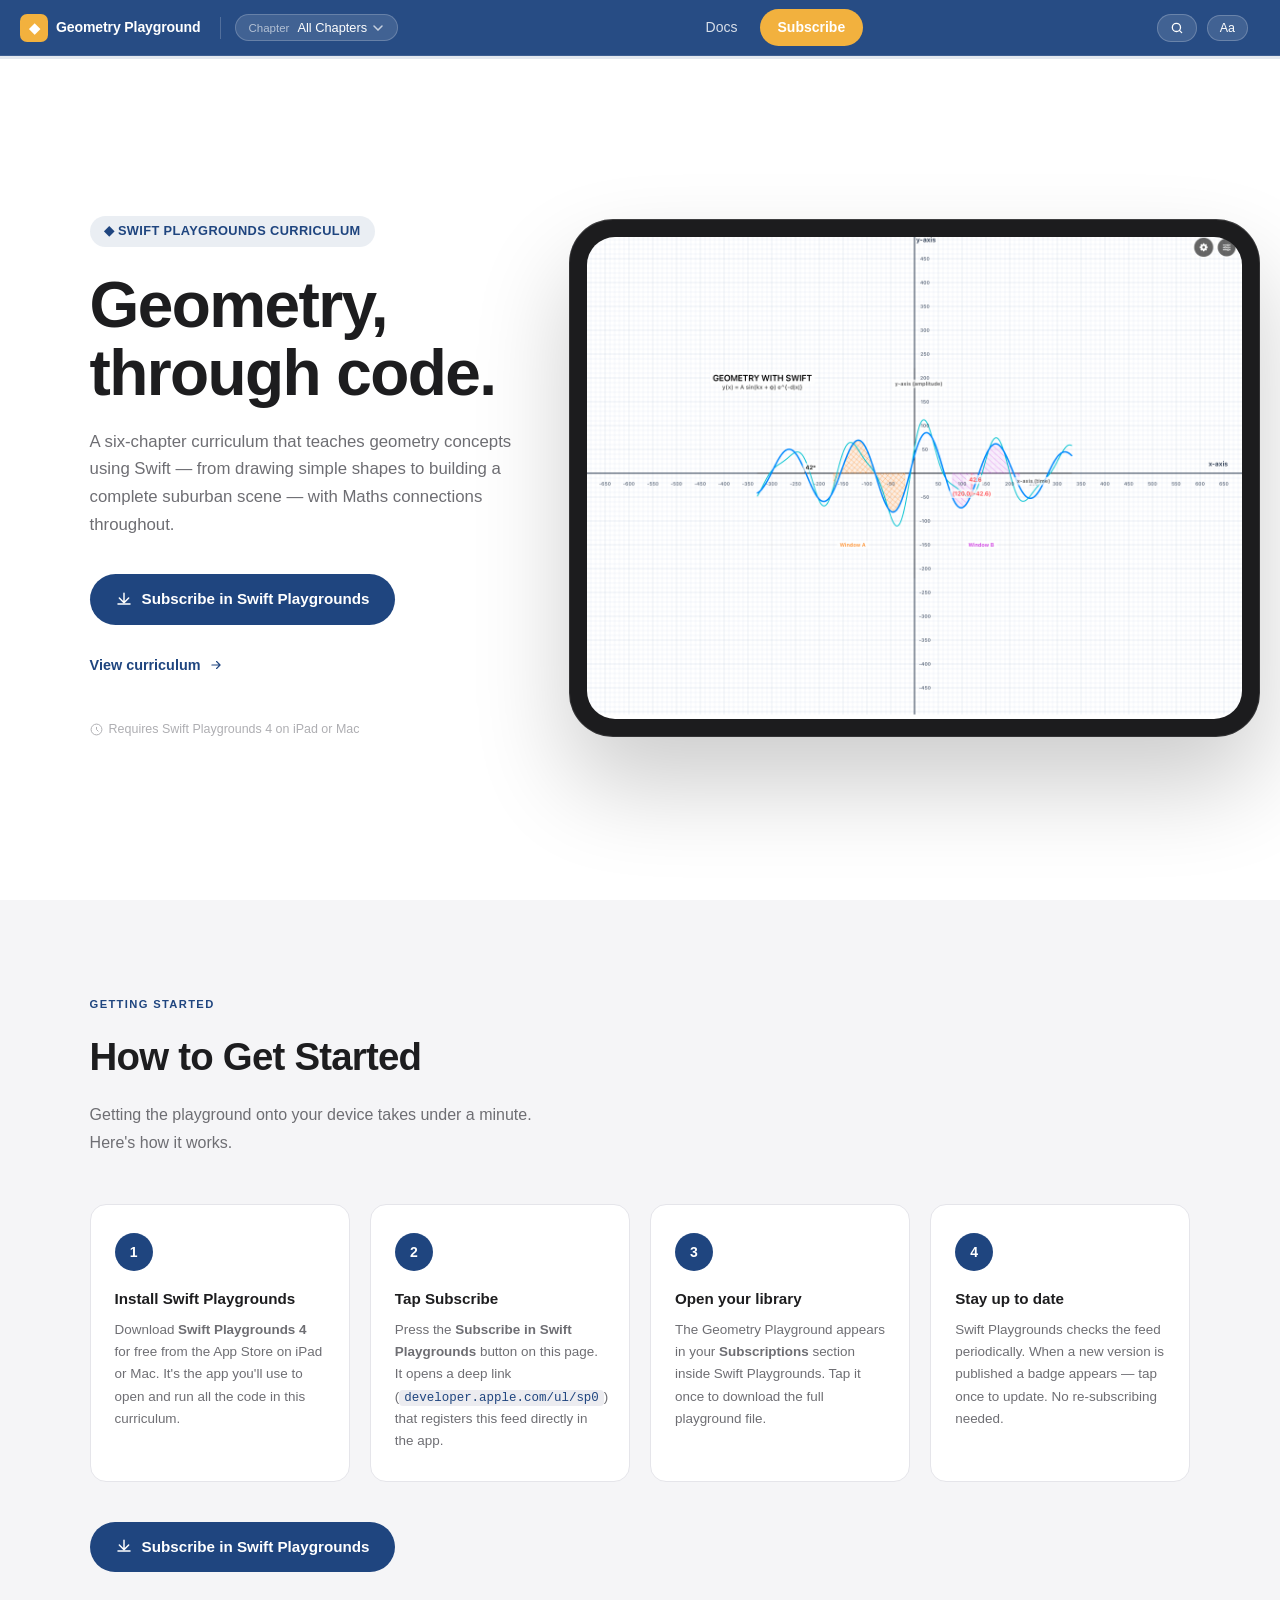
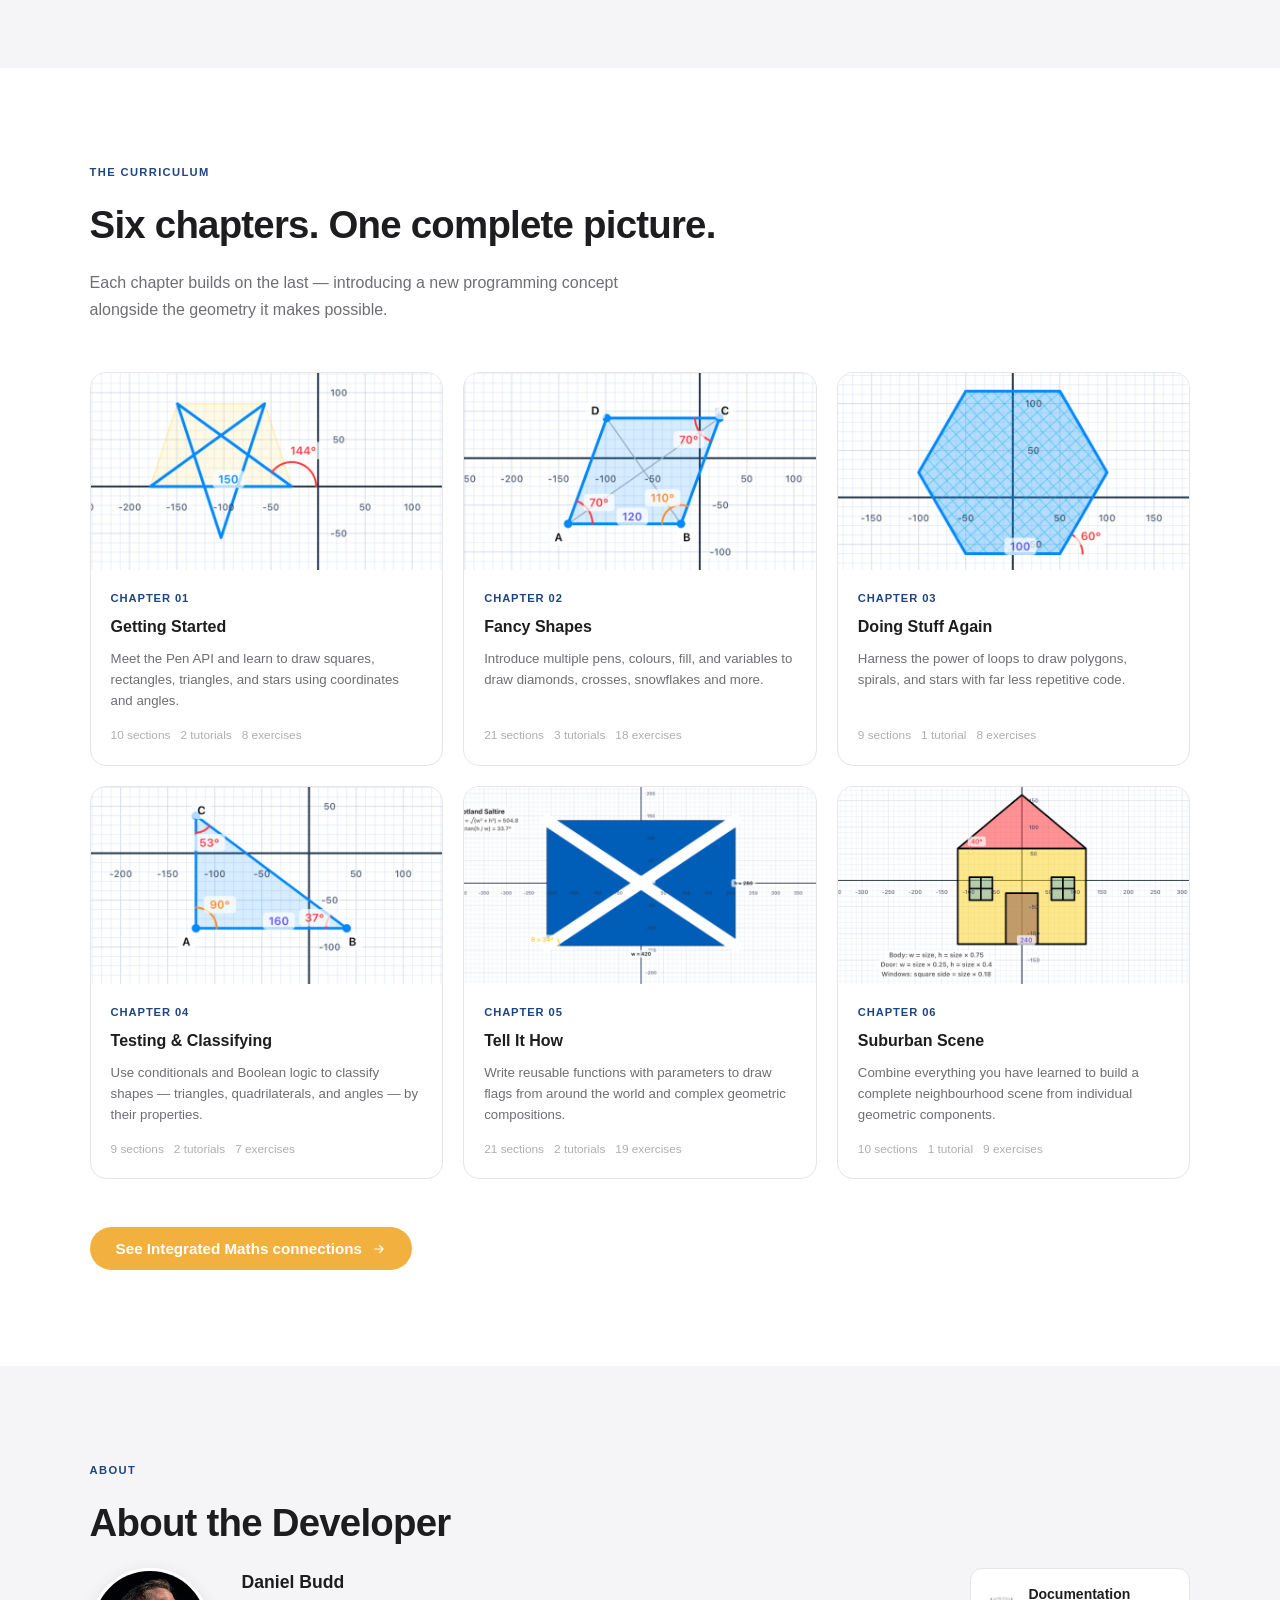
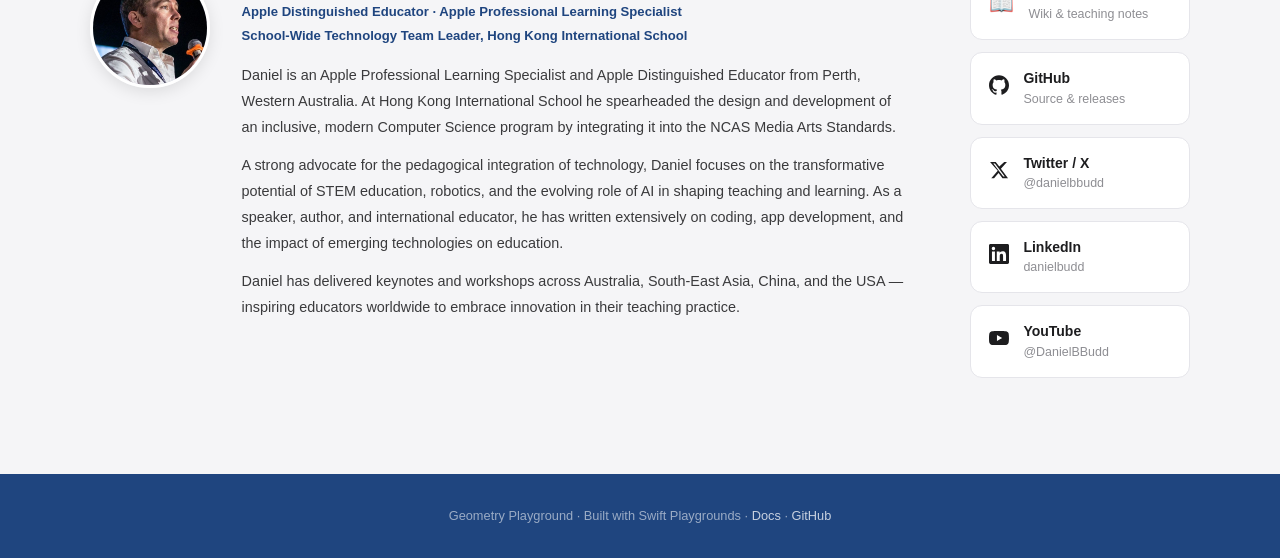
==== commit 18d84dee: "Accessibility Update added accessibility features including focus mode, search, font change, reading" ====
--- a/index.html
+++ b/index.html
@@ -54,7 +54,30 @@
     ]
   }
   </script>
+  <link rel="stylesheet" href="course-ui/course-ui.css?v=2" />
   <link rel="stylesheet" href="styles.css" />
+  <script>
+    window.CourseUI = {
+      brand:   { name: 'Geometry Playground', accent: '#F2B13E' },
+      reading: { readingLine: true, readingPos: false, focusMode: false },
+      search: {
+        enabled: true,
+        scope:   'site',
+        pages: [
+          'index.html',
+          '01.html', '02.html', '03.html',
+          '04.html', '05.html', '06.html'
+        ]
+      },
+      vocab: {
+        enabled: true,
+        autoWrap: true,
+        contentSelector: '.hero p, .chapter-card p, .chapter-card h2'
+      }
+    };
+  </script>
+  <script src="vocab/geometry.js?v=2"></script>
+  <script src="course-ui/course-ui.js?v=2" defer></script>
   <style>
     /* ── Index page base ──────────────────────────────────── */
     body { display: block; }
@@ -750,6 +773,8 @@
   </style>
 </head>
 <body>
+
+<a class="cu-skip-link" href="#top">Skip to main content</a>
 
 <!-- ══════════════════════════════════════════════════════════
      TOP BAR
--- a/course-ui/course-ui.css
+++ b/course-ui/course-ui.css
@@ -0,0 +1,694 @@
+/* ═══════════════════════════════════════════════════════════════
+   course-ui.css — reusable accessibility & reading library
+   -----------------------------------------------------------------
+   Provides theme tokens (Light / Sepia / Dark) plus styles for:
+     • Aa popover (text size / font / theme)
+     • Focus mode toggle
+     • Reading progress line + bottom reading-position bar
+     • Search (inline input + results dropdown)
+     • Vocabulary terms + global term popover
+     • Skip link + visible focus ring
+     • Reduced-motion + print
+
+   Consuming sites use these CSS variables for their own content
+   styles; never hardcode theme-sensitive colours in site CSS.
+
+   Load ORDER matters (course-ui.css before site styles.css) so that
+   sites can override variables if they want site-specific theming.
+   ═══════════════════════════════════════════════════════════════ */
+
+/* ── Theme tokens — Light (default) ────────────────────────── */
+:root {
+  /* font system */
+  --cu-font-scale:   1;
+  --cu-body-font:    -apple-system, BlinkMacSystemFont, "SF Pro Text", "Segoe UI", Helvetica, Arial, sans-serif;
+  --cu-heading-font: var(--cu-body-font);
+
+  /* brand accent (may be overridden by site) */
+  --cu-accent:       #F2B13E;
+
+  /* surfaces */
+  --cu-bg-page:      #ffffff;
+  --cu-bg-surface:   #f8f9fb;
+  --cu-bg-elevated:  #ffffff;
+
+  /* text */
+  --cu-text:         #1d1d1f;
+  --cu-text-body:    #374151;
+  --cu-text-muted:   #4a5568;
+  --cu-text-strong:  #1a1a2e;
+
+  /* borders */
+  --cu-border-soft:  #f0f0f5;
+  --cu-border:       #e5e7eb;
+  --cu-border-strong:#d1d5db;
+
+  /* content components */
+  --cu-callout-bg:   linear-gradient(135deg, rgba(90,198,210,0.08), rgba(31,69,127,0.06));
+  --cu-callout-border:rgba(90,198,210,0.25);
+  --cu-callout-title:#1a8a95;
+  --cu-blockquote-bg:rgba(242,177,62,0.06);
+  --cu-blockquote-border:var(--cu-accent);
+
+  /* IM / data tables */
+  --cu-table-header-bg:   #c8c8c8;
+  --cu-table-header-text: #4a4a4a;
+  --cu-table-th-bg:       #f5f5f5;
+  --cu-table-th-text:     #6b6b6b;
+  --cu-table-td-text:     #6b7280;
+  --cu-table-td-alt:      #fafafa;
+  --cu-table-td-first:    #5a5a5a;
+  --cu-table-divider:     #f0f0f0;
+
+  /* solution / expandable panel */
+  --cu-solution-bg:    #f3f4f6;
+  --cu-solution-border:#e5e7eb;
+
+  /* inline code */
+  --cu-code-inline-bg:   #f1f5f9;
+  --cu-code-inline-text: #1F457F;
+
+  /* completion button */
+  --cu-complete-idle-border:#d1d5db;
+  --cu-complete-idle-text:  #6b7280;
+
+  /* reading progress */
+  --cu-reading-track: rgba(31,69,127,0.12);
+  --cu-reading-fill:  var(--cu-accent);
+  --cu-reading-pos-bg:#ffffff;
+  --cu-reading-pos-border:#e5e7eb;
+  --cu-reading-pos-text:#6b7280;
+  --cu-reading-pos-strong:#1a1a2e;
+
+  /* vocabulary popover */
+  --cu-term-bg:       rgba(90,198,210,0.12);
+  --cu-term-border:   rgba(90,198,210,0.55);
+  --cu-popover-bg:    #1a1d24;
+  --cu-popover-text:  #f3f4f6;
+
+  /* toolbar hook (sites set these to match their own topbar) */
+  --cu-tb-btn-bg:     rgba(255,255,255,0.12);
+  --cu-tb-btn-border: rgba(255,255,255,0.22);
+  --cu-tb-btn-text:   #ffffff;
+}
+
+/* ── Sepia theme ───────────────────────────────────────────── */
+[data-theme="sepia"] {
+  --cu-bg-page:      #f5edd6;
+  --cu-bg-surface:   #ede4cb;
+  --cu-bg-elevated:  #f0e6c8;
+  --cu-text:         #3e2f1c;
+  --cu-text-body:    #4a3a22;
+  --cu-text-muted:   #6b5b45;
+  --cu-text-strong:  #2e2210;
+  --cu-border-soft:  #e3d6ae;
+  --cu-border:       #d4c6a8;
+  --cu-border-strong:#b8a983;
+  --cu-callout-bg:   #ede4cb;
+  --cu-callout-border:#b8a983;
+  --cu-callout-title:#6b5b2a;
+  --cu-blockquote-bg:#ece2c4;
+  --cu-blockquote-border:#b8940a;
+  --cu-table-header-bg:   #d4c6a8;
+  --cu-table-header-text: #3e2f1c;
+  --cu-table-th-bg:       #e3d6ae;
+  --cu-table-th-text:     #4a3a22;
+  --cu-table-td-text:     #4a3a22;
+  --cu-table-td-alt:      #ece2c4;
+  --cu-table-td-first:    #3e2f1c;
+  --cu-table-divider:     #d4c6a8;
+  --cu-solution-bg:    #ece2c4;
+  --cu-solution-border:#d4c6a8;
+  --cu-code-inline-bg:   #e3d6ae;
+  --cu-code-inline-text: #5a3e1b;
+  --cu-complete-idle-border:#b8a983;
+  --cu-complete-idle-text:  #6b5b45;
+  --cu-reading-track: rgba(62,47,28,0.15);
+  --cu-reading-fill:  #b8940a;
+  --cu-reading-pos-bg:#ede4cb;
+  --cu-reading-pos-border:#d4c6a8;
+  --cu-reading-pos-text:#6b5b45;
+  --cu-reading-pos-strong:#3e2f1c;
+  --cu-term-bg:       rgba(107,91,69,0.18);
+  --cu-term-border:   #8a7350;
+  --cu-popover-bg:    #3e2f1c;
+  --cu-popover-text:  #f5edd6;
+}
+
+/* ── Dark theme ────────────────────────────────────────────── */
+[data-theme="dark"] {
+  --cu-bg-page:      #111317;
+  --cu-bg-surface:   #191c22;
+  --cu-bg-elevated:  #1a1d24;
+  --cu-text:         #e6e6ee;
+  --cu-text-body:    #c5c9d3;
+  --cu-text-muted:   #9aa0aa;
+  --cu-text-strong:  #ffffff;
+  --cu-border-soft:  #242832;
+  --cu-border:       #2a2f38;
+  --cu-border-strong:#3a3f4a;
+  --cu-callout-bg:   rgba(90,198,210,0.06);
+  --cu-callout-border:rgba(90,198,210,0.22);
+  --cu-callout-title:#6ed3de;
+  --cu-blockquote-bg:rgba(242,177,62,0.08);
+  --cu-blockquote-border:var(--cu-accent);
+  --cu-table-header-bg:   #2a2f38;
+  --cu-table-header-text: #c5c9d3;
+  --cu-table-th-bg:       #1f232b;
+  --cu-table-th-text:     #9aa0aa;
+  --cu-table-td-text:     #c5c9d3;
+  --cu-table-td-alt:      #1c1f27;
+  --cu-table-td-first:    #e6e6ee;
+  --cu-table-divider:     #242832;
+  --cu-solution-bg:    #1a1d24;
+  --cu-solution-border:#2a2f38;
+  --cu-code-inline-bg:   #242832;
+  --cu-code-inline-text: #8ab4ea;
+  --cu-complete-idle-border:#3a3f4a;
+  --cu-complete-idle-text:  #9aa0aa;
+  --cu-reading-track: rgba(255,255,255,0.08);
+  --cu-reading-fill:  var(--cu-accent);
+  --cu-reading-pos-bg:#15181e;
+  --cu-reading-pos-border:#2a2f38;
+  --cu-reading-pos-text:#9aa0aa;
+  --cu-reading-pos-strong:#e6e6ee;
+  --cu-term-bg:       rgba(90,198,210,0.18);
+  --cu-term-border:   rgba(90,198,210,0.55);
+  --cu-popover-bg:    #2a3a4a;
+  --cu-popover-text:  #f3f4f6;
+}
+
+/* ═══════════════════════════════════════════════════════════════
+   FONT SCALE + BODY FONT (applied at :root / <html>)
+   Sites should NOT override font-size on html; use --cu-font-scale.
+   ═══════════════════════════════════════════════════════════════ */
+html.cu-root {
+  font-size: calc(16px * var(--cu-font-scale, 1));
+  scroll-padding-top: 76px;
+}
+body.cu-body {
+  font-family: var(--cu-body-font);
+  background: var(--cu-bg-page);
+  color: var(--cu-text);
+  transition: background 0.25s, color 0.25s;
+}
+
+/* ═══════════════════════════════════════════════════════════════
+   OPENDYSLEXIC FONT (CDN — falls back gracefully if offline)
+   ═══════════════════════════════════════════════════════════════ */
+@font-face {
+  font-family: 'OpenDyslexic';
+  font-style: normal;
+  font-weight: 400;
+  font-display: swap;
+  src: url('https://cdn.jsdelivr.net/npm/open-dyslexic@1.0.3/woff/OpenDyslexic-Regular.woff') format('woff');
+}
+@font-face {
+  font-family: 'OpenDyslexic';
+  font-style: normal;
+  font-weight: 700;
+  font-display: swap;
+  src: url('https://cdn.jsdelivr.net/npm/open-dyslexic@1.0.3/woff/OpenDyslexic-Bold.woff') format('woff');
+}
+@font-face {
+  font-family: 'OpenDyslexic';
+  font-style: italic;
+  font-weight: 400;
+  font-display: swap;
+  src: url('https://cdn.jsdelivr.net/npm/open-dyslexic@1.0.3/woff/OpenDyslexic-Italic.woff') format('woff');
+}
+
+/* ═══════════════════════════════════════════════════════════════
+   TOOLBAR CLUSTER — Aa + Focus + Search buttons
+   ═══════════════════════════════════════════════════════════════ */
+.cu-cluster {
+  display: flex;
+  align-items: center;
+  gap: 8px;
+  margin-left: auto;
+  margin-right: 12px;
+  flex-wrap: nowrap;
+}
+.cu-cluster + .topbar-progress,
+.cu-cluster + .overall-progress { margin-left: 0; }
+
+.cu-btn {
+  background: var(--cu-tb-btn-bg);
+  border: 1px solid var(--cu-tb-btn-border);
+  border-radius: 14px;
+  color: var(--cu-tb-btn-text);
+  cursor: pointer;
+  padding: 6px 12px;
+  font-size: 0.78rem;
+  font-weight: 500;
+  line-height: 1;
+  font-family: inherit;
+  transition: background 0.15s, border-color 0.15s;
+  white-space: nowrap;
+  display: inline-flex;
+  align-items: center;
+  gap: 6px;
+}
+.cu-btn:hover { background: rgba(255,255,255,0.2); }
+.cu-btn.cu-active {
+  background: var(--cu-accent);
+  color: #1a1a2e;
+  border-color: var(--cu-accent);
+}
+.cu-btn svg { width: 14px; height: 14px; }
+
+/* ═══════════════════════════════════════════════════════════════
+   Aa POPOVER
+   ═══════════════════════════════════════════════════════════════ */
+.cu-aa-wrap { position: relative; }
+.cu-popover {
+  display: none;
+  position: absolute;
+  top: calc(100% + 10px);
+  right: 0;
+  background: var(--cu-bg-elevated);
+  border: 1px solid var(--cu-border);
+  border-radius: 14px;
+  box-shadow: 0 20px 60px rgba(0,0,0,0.22);
+  padding: 18px;
+  width: 280px;
+  z-index: 2500;
+}
+.cu-popover.cu-open { display: block; }
+.cu-aa-section { margin-bottom: 16px; }
+.cu-aa-section:last-child { margin-bottom: 0; }
+.cu-aa-label {
+  font-size: 0.66rem;
+  font-weight: 700;
+  text-transform: uppercase;
+  letter-spacing: 0.08em;
+  color: var(--cu-text-muted);
+  margin-bottom: 8px;
+}
+.cu-aa-row { display: flex; gap: 6px; }
+.cu-aa-row .cu-tb {
+  flex: 1;
+  justify-content: center;
+  font-size: 0.78rem;
+  padding: 7px 6px;
+}
+.cu-aa-size-row { display: flex; align-items: center; gap: 8px; }
+.cu-aa-size-row .cu-tb {
+  width: 36px;
+  height: 36px;
+  justify-content: center;
+  font-size: 1rem;
+  padding: 0;
+  flex: none;
+}
+.cu-aa-size-label {
+  flex: 1;
+  text-align: center;
+  font-size: 0.82rem;
+  color: var(--cu-text-muted);
+  font-variant-numeric: tabular-nums;
+}
+/* Popover-button palette (sits on page bg, not toolbar bg) */
+.cu-popover .cu-tb {
+  display: inline-flex;
+  align-items: center;
+  gap: 6px;
+  background: var(--cu-bg-surface);
+  color: var(--cu-text);
+  border: 1px solid var(--cu-border);
+  border-radius: 8px;
+  cursor: pointer;
+  font-family: inherit;
+  font-weight: 500;
+  line-height: 1;
+  transition: background 0.15s, border-color 0.15s, color 0.15s;
+}
+.cu-popover .cu-tb:hover {
+  background: var(--cu-bg-page);
+  border-color: var(--cu-text-muted);
+}
+.cu-popover .cu-tb.cu-active {
+  background: #1F457F;
+  color: #fff;
+  border-color: #1F457F;
+}
+[data-theme="dark"] .cu-popover .cu-tb.cu-active {
+  background: var(--cu-accent);
+  color: #1a1a2e;
+  border-color: var(--cu-accent);
+}
+[data-theme="sepia"] .cu-popover .cu-tb.cu-active {
+  background: #3e2f1c;
+  color: #f5edd6;
+  border-color: #3e2f1c;
+}
+/* Theme swatches */
+.cu-themes { display: grid; grid-template-columns: 1fr 1fr 1fr; gap: 8px; }
+.cu-theme-opt { text-align: center; display: flex; flex-direction: column; gap: 4px; }
+.cu-theme-opt span { font-size: 0.68rem; color: var(--cu-text-muted); }
+.cu-swatch {
+  width: 100%;
+  height: 36px;
+  border-radius: 8px;
+  border: 2px solid var(--cu-border);
+  cursor: pointer;
+  padding: 0;
+  transition: border-color 0.15s;
+}
+.cu-swatch:hover { border-color: var(--cu-text-muted); }
+.cu-swatch.cu-active {
+  border-color: #1F457F;
+  border-width: 2.5px;
+}
+[data-theme="dark"] .cu-swatch.cu-active { border-color: var(--cu-accent); }
+[data-theme="sepia"] .cu-swatch.cu-active { border-color: #3e2f1c; }
+.cu-swatch-light { background: #ffffff; }
+.cu-swatch-sepia { background: #f5edd6; }
+.cu-swatch-dark  { background: #1a1d24; }
+
+/* ═══════════════════════════════════════════════════════════════
+   SEARCH
+   ═══════════════════════════════════════════════════════════════ */
+.cu-search-wrap { position: relative; display: flex; align-items: center; }
+.cu-search-input {
+  width: 0;
+  opacity: 0;
+  border: 1px solid var(--cu-tb-btn-border);
+  border-radius: 14px;
+  padding: 0;
+  font-size: 0.82rem;
+  font-family: inherit;
+  background: rgba(255,255,255,0.12);
+  color: #fff;
+  outline: none;
+  transition: width 0.25s, opacity 0.2s, padding 0.25s, margin 0.25s;
+  margin-left: 0;
+}
+.cu-search-input::placeholder { color: rgba(255,255,255,0.6); }
+.cu-search-input.cu-open {
+  width: 240px;
+  opacity: 1;
+  padding: 6px 12px;
+  margin-left: 6px;
+}
+.cu-search-input:focus { border-color: rgba(255,255,255,0.5); background: rgba(255,255,255,0.18); }
+.cu-search-results {
+  display: none;
+  position: absolute;
+  top: calc(100% + 10px);
+  right: 0;
+  background: var(--cu-bg-elevated);
+  border: 1px solid var(--cu-border);
+  border-radius: 14px;
+  box-shadow: 0 20px 60px rgba(0,0,0,0.25);
+  width: 420px;
+  max-height: 440px;
+  overflow-y: auto;
+  z-index: 2400;
+}
+.cu-search-results.cu-open { display: block; }
+.cu-search-header {
+  padding: 10px 14px;
+  font-size: 0.7rem;
+  font-weight: 700;
+  text-transform: uppercase;
+  letter-spacing: 0.06em;
+  color: var(--cu-text-muted);
+  border-bottom: 1px solid var(--cu-border);
+}
+.cu-search-result {
+  display: block;
+  padding: 11px 14px;
+  text-decoration: none;
+  color: var(--cu-text);
+  border-bottom: 1px solid var(--cu-border-soft);
+  cursor: pointer;
+  transition: background 0.1s;
+}
+.cu-search-result:last-child { border-bottom: none; }
+.cu-search-result:hover,
+.cu-search-result:focus-visible {
+  background: var(--cu-bg-surface);
+  text-decoration: none;
+  outline: none;
+}
+.cu-search-title {
+  font-weight: 600;
+  font-size: 0.88rem;
+  margin-bottom: 3px;
+  color: var(--cu-text-strong);
+}
+.cu-search-snippet {
+  font-size: 0.78rem;
+  color: var(--cu-text-muted);
+  line-height: 1.45;
+}
+.cu-search-snippet mark {
+  background: rgba(242,177,62,0.4);
+  color: inherit;
+  border-radius: 2px;
+  padding: 0 2px;
+}
+.cu-search-source {
+  display: inline-block;
+  font-size: 0.66rem;
+  font-weight: 700;
+  text-transform: uppercase;
+  letter-spacing: 0.06em;
+  color: var(--cu-text-muted);
+  margin-left: 6px;
+  opacity: 0.7;
+}
+.cu-search-empty {
+  padding: 18px 14px;
+  font-size: 0.85rem;
+  color: var(--cu-text-muted);
+  text-align: center;
+}
+.cu-search-hit {
+  background: rgba(242,177,62,0.35) !important;
+  border-radius: 3px;
+  scroll-margin-top: 80px;
+}
+
+/* ═══════════════════════════════════════════════════════════════
+   VOCABULARY TERMS + POPOVER
+   ═══════════════════════════════════════════════════════════════ */
+.cu-term {
+  background: var(--cu-term-bg);
+  border-bottom: 1.5px dashed var(--cu-term-border);
+  padding: 0.05em 0.3em;
+  border-radius: 3px;
+  cursor: help;
+  font-style: normal;
+}
+.cu-term:focus-visible {
+  outline: 2px solid var(--cu-accent);
+  outline-offset: 2px;
+}
+#cu-term-popover {
+  display: none;
+  position: fixed;
+  z-index: 9999;
+  background: var(--cu-popover-bg);
+  color: var(--cu-popover-text);
+  padding: 0.75rem 1rem;
+  border-radius: 10px;
+  font-size: 0.82rem;
+  line-height: 1.55;
+  width: max-content;
+  max-width: 340px;
+  box-shadow: 0 8px 32px rgba(0,0,0,0.32);
+  pointer-events: none;
+  font-family: var(--cu-body-font);
+}
+#cu-term-popover.cu-visible { display: block; }
+#cu-term-popover::after {
+  content: '';
+  position: absolute;
+  border: 7px solid transparent;
+}
+#cu-term-popover.cu-arrow-bottom::after {
+  top: 100%;
+  left: 50%;
+  transform: translateX(-50%);
+  border-top-color: var(--cu-popover-bg);
+}
+#cu-term-popover.cu-arrow-top::after {
+  bottom: 100%;
+  left: 50%;
+  transform: translateX(-50%);
+  border-bottom-color: var(--cu-popover-bg);
+}
+#cu-term-popover strong { color: var(--cu-accent); }
+
+/* ═══════════════════════════════════════════════════════════════
+   READING PROGRESS LINE (under topbar)
+   ═══════════════════════════════════════════════════════════════ */
+.cu-reading-line {
+  position: fixed;
+  top: 56px; /* override via --cu-topbar-h if your toolbar is taller */
+  top: var(--cu-topbar-h, 56px);
+  left: 0;
+  right: 0;
+  height: 3px;
+  background: var(--cu-reading-track);
+  z-index: 999;
+  pointer-events: none;
+}
+.cu-reading-line-fill {
+  display: block;
+  height: 100%;
+  width: 0;
+  background: var(--cu-reading-fill);
+  transition: width 0.12s linear;
+}
+
+/* ═══════════════════════════════════════════════════════════════
+   READING POSITION BAR (bottom strip)
+   ═══════════════════════════════════════════════════════════════ */
+.cu-reading-pos {
+  position: fixed;
+  bottom: 0;
+  left: 0;
+  right: 0;
+  height: 34px;
+  background: var(--cu-reading-pos-bg);
+  border-top: 1px solid var(--cu-reading-pos-border);
+  display: flex;
+  align-items: center;
+  justify-content: space-between;
+  padding: 0 18px;
+  font-size: 0.74rem;
+  color: var(--cu-reading-pos-text);
+  z-index: 900;
+  font-variant-numeric: tabular-nums;
+  font-family: var(--cu-body-font);
+}
+.cu-rp-label {
+  min-width: 0;
+  overflow: hidden;
+  text-overflow: ellipsis;
+  white-space: nowrap;
+}
+.cu-rp-section {
+  font-weight: 600;
+  color: var(--cu-reading-pos-strong);
+}
+.cu-rp-counter { color: var(--cu-reading-pos-text); }
+.cu-rp-progress {
+  display: flex;
+  align-items: center;
+  gap: 10px;
+  flex-shrink: 0;
+}
+.cu-rp-bar {
+  width: 90px;
+  height: 4px;
+  background: var(--cu-border);
+  border-radius: 2px;
+  overflow: hidden;
+}
+.cu-rp-bar-fill {
+  height: 100%;
+  width: 0;
+  background: var(--cu-reading-fill);
+  border-radius: 2px;
+  transition: width 0.12s linear;
+}
+.cu-rp-pct {
+  min-width: 32px;
+  text-align: right;
+}
+
+/* Keep the reading-pos strip from covering short content */
+body.cu-body main { padding-bottom: 140px; }
+
+/* ═══════════════════════════════════════════════════════════════
+   FOCUS MODE — hides the site sidebar, widens content column
+   (site CSS controls how the sidebar is actually selected)
+   ═══════════════════════════════════════════════════════════════ */
+body.cu-focus-mode .sidebar { display: none !important; }
+body.cu-focus-mode main,
+body.cu-focus-mode .content {
+  margin-left: auto;
+  margin-right: auto;
+  max-width: 980px;
+}
+
+/* ═══════════════════════════════════════════════════════════════
+   SKIP LINK + GLOBAL FOCUS RING
+   ═══════════════════════════════════════════════════════════════ */
+.cu-skip-link {
+  position: absolute;
+  left: -9999px;
+  top: 0;
+  background: var(--cu-accent);
+  color: #1a1a2e;
+  padding: 10px 16px;
+  font-weight: 700;
+  border-radius: 0 0 10px 10px;
+  text-decoration: none;
+  z-index: 3000;
+}
+.cu-skip-link:focus {
+  left: 12px;
+  top: 8px;
+  outline: 2px solid #1a1a2e;
+  outline-offset: 2px;
+}
+body.cu-body :focus-visible {
+  outline: 2px solid var(--cu-accent);
+  outline-offset: 2px;
+  border-radius: 4px;
+}
+
+/* ═══════════════════════════════════════════════════════════════
+   REDUCED MOTION
+   ═══════════════════════════════════════════════════════════════ */
+@media (prefers-reduced-motion: reduce) {
+  *, *::before, *::after {
+    animation-duration: 0.01ms !important;
+    animation-iteration-count: 1 !important;
+    transition-duration: 0.01ms !important;
+    scroll-behavior: auto !important;
+  }
+}
+
+/* ═══════════════════════════════════════════════════════════════
+   PRINT
+   ═══════════════════════════════════════════════════════════════ */
+@media print {
+  .cu-cluster,
+  .cu-reading-line,
+  .cu-reading-pos,
+  .cu-popover,
+  .cu-search-results,
+  #cu-term-popover,
+  .cu-skip-link {
+    display: none !important;
+  }
+  body.cu-body { background: #fff; color: #000; }
+}
+
+/* ═══════════════════════════════════════════════════════════════
+   SMALL-SCREEN ADJUSTMENTS
+   ═══════════════════════════════════════════════════════════════ */
+@media (max-width: 720px) {
+  .cu-popover {
+    width: min(300px, calc(100vw - 24px));
+    right: -8px;
+  }
+  .cu-search-input.cu-open { width: min(200px, calc(100vw - 200px)); }
+  .cu-search-results {
+    width: calc(100vw - 16px);
+    right: -8px;
+  }
+  .cu-reading-pos {
+    height: 40px;
+    padding: 0 12px;
+    font-size: 0.7rem;
+  }
+  .cu-rp-bar { width: 60px; }
+  .cu-rp-counter { display: none; }
+}
--- a/styles.css
+++ b/styles.css
@@ -1,18 +1,26 @@
 /* ── Reset & base ──────────────────────────────────────── */
 *, *::before, *::after { box-sizing: border-box; margin: 0; padding: 0; }
-html { scroll-behavior: smooth; font-size: 16px; }
+html {
+  scroll-behavior: smooth;
+  font-size: calc(16px * var(--font-scale, 1));
+  scroll-padding-top: calc(var(--topbar-h) + 16px);
+}
 
 body {
-  font-family: -apple-system, BlinkMacSystemFont, "SF Pro Text", "Segoe UI", Helvetica, Arial, sans-serif;
-  background: #ffffff;
-  color: #1d1d1f;
+  font-family: var(--body-font);
+  background: var(--bg-page);
+  color: var(--text-primary);
   line-height: 1.6;
   display: flex;
   flex-direction: column;
   min-height: 100vh;
+  transition: background 0.25s, color 0.25s;
 }
 
 /* ── Brand colors ──────────────────────────────────────── */
+/*   Theme-aware content tokens (--bg-page, --text-*, --border-*,
+ *   etc.) are defined in course-ui/course-ui.css — this file only
+ *   declares site-specific brand colours and topbar sizing.      */
 :root {
   --brand-navy:   #1F457F;
   --brand-amber:  #F2B13E;
@@ -21,6 +29,45 @@
   --brand-cyan:   #5AC6D2;
   --brand-white:  #FFFFFF;
   --topbar-h:     56px;
+
+  /* Feed the topbar height into course-ui.css so the reading line
+     positions itself directly under our toolbar */
+  --cu-topbar-h:  var(--topbar-h);
+
+  /* Map site-facing colour vars onto the library tokens so the rest
+     of this file can keep its current references unchanged.       */
+  --bg-page:            var(--cu-bg-page);
+  --bg-surface:         var(--cu-bg-surface);
+  --bg-elevated:        var(--cu-bg-elevated);
+  --text-primary:       var(--cu-text);
+  --text-body:          var(--cu-text-body);
+  --text-secondary:     var(--cu-text-muted);
+  --text-strong:        var(--cu-text-strong);
+  --border-soft:        var(--cu-border-soft);
+  --border-line:        var(--cu-border);
+  --border-strong:      var(--cu-border-strong);
+  --article-divider:    var(--cu-border-soft);
+  --callout-bg:         var(--cu-callout-bg);
+  --callout-border:     var(--cu-callout-border);
+  --callout-title:      var(--cu-callout-title);
+  --callout-text:       var(--cu-text-body);
+  --blockquote-bg:      var(--cu-blockquote-bg);
+  --blockquote-border:  var(--cu-blockquote-border);
+  --blockquote-text:    var(--cu-text-muted);
+  --im-header-bg:       var(--cu-table-header-bg);
+  --im-header-text:     var(--cu-table-header-text);
+  --im-th-bg:           var(--cu-table-th-bg);
+  --im-th-text:         var(--cu-table-th-text);
+  --im-td-text:         var(--cu-table-td-text);
+  --im-td-alt:          var(--cu-table-td-alt);
+  --im-td-divider:      var(--cu-table-divider);
+  --im-td-first:        var(--cu-table-td-first);
+  --solution-bg:        var(--cu-solution-bg);
+  --solution-border:    var(--cu-solution-border);
+  --inline-code-bg:     var(--cu-code-inline-bg);
+  --inline-code-text:   var(--cu-code-inline-text);
+  --complete-idle-border:var(--cu-complete-idle-border);
+  --complete-idle-text: var(--cu-complete-idle-text);
 }
 
 /* ── Top bar ───────────────────────────────────────────── */
@@ -324,13 +371,14 @@
   align-items: flex-start;
   gap: 20px;
   padding: 40px 80px 24px;
-  border-bottom: 1px solid #f0f0f5;
+  border-bottom: 1px solid var(--article-divider);
   max-width: 900px;
 }
 .section-num {
   font-size: 0.75rem;
   font-weight: 700;
-  color: rgba(26,26,46,0.25);
+  color: var(--text-secondary);
+  opacity: 0.55;
   letter-spacing: 0.05em;
   min-width: 24px;
   padding-top: 6px;
@@ -338,7 +386,7 @@
 .section-header h2 {
   font-size: 1.6rem;
   font-weight: 700;
-  color: #1a1a2e;
+  color: var(--text-strong);
   margin: 0 0 6px;
   line-height: 1.2;
 }
@@ -353,7 +401,7 @@
 /* ── Section hero ──────────────────────────────────────── */
 .section-hero {
   padding: 64px 80px 48px;
-  border-bottom: 1px solid #f0f0f5;
+  border-bottom: 1px solid var(--article-divider);
   max-width: 900px;
 }
 
@@ -383,12 +431,12 @@
   font-weight: 700;
   letter-spacing: -0.03em;
   line-height: 1.15;
-  color: #1a1a2e;
+  color: var(--text-strong);
   margin-bottom: 18px;
 }
 .section-hero .lead {
   font-size: 1.05rem;
-  color: #4a5568;
+  color: var(--text-secondary);
   max-width: 620px;
   line-height: 1.7;
 }
@@ -401,9 +449,9 @@
   margin-top: 24px;
   padding: 9px 18px;
   border-radius: 22px;
-  border: 1.5px solid #d1d5db;
+  border: 1.5px solid var(--complete-idle-border);
   background: transparent;
-  color: #6b7280;
+  color: var(--complete-idle-text);
   font-size: 0.82rem;
   font-weight: 500;
   cursor: pointer;
@@ -426,7 +474,7 @@
 .article {
   max-width: 900px;
   padding: 0 80px 64px;
-  border-bottom: 1px solid #f0f0f5;
+  border-bottom: 1px solid var(--article-divider);
 }
 .article:last-child { border-bottom: none; }
 
@@ -463,7 +511,7 @@
   margin: 32px 0;
   border-radius: 16px;
   overflow: hidden;
-  border: 1px solid #e5e7eb;
+  border: 1px solid var(--border-line);
 }
 .img-wrap img {
   width: 100%;
@@ -476,20 +524,24 @@
   font-size: 1.5rem;
   font-weight: 700;
   letter-spacing: -0.02em;
+  font-family: var(--heading-font);
   color: var(--brand-navy);
   margin: 40px 0 14px;
   padding-bottom: 8px;
   border-bottom: 2px solid rgba(31,69,127,0.1);
 }
+[data-theme="dark"] .article h2 { color: #8ab4ea; border-bottom-color: rgba(138,180,234,0.15); }
+[data-theme="sepia"] .article h2 { color: #5a3e1b; border-bottom-color: rgba(90,62,27,0.2); }
 .article h3 {
   font-size: 1.05rem;
   font-weight: 600;
-  color: #1a1a2e;
+  font-family: var(--heading-font);
+  color: var(--text-strong);
   margin: 28px 0 10px;
 }
 .article p {
   font-size: 0.96rem;
-  color: #374151;
+  color: var(--text-body);
   margin-bottom: 14px;
   line-height: 1.7;
 }
@@ -499,21 +551,22 @@
 }
 .article li {
   font-size: 0.96rem;
-  color: #374151;
+  color: var(--text-body);
   margin-bottom: 6px;
   line-height: 1.6;
 }
-.article strong { color: #1a1a2e; }
+.article strong { color: var(--text-strong); }
 
 blockquote {
-  border-left: 3px solid var(--brand-amber);
+  border-left: 3px solid var(--blockquote-border);
   padding: 10px 16px;
   margin: 20px 0;
-  background: rgba(242,177,62,0.06);
+  background: var(--blockquote-bg);
   border-radius: 0 8px 8px 0;
   font-size: 0.93rem;
-  color: #4a5568;
-}
+  color: var(--blockquote-text);
+}
+blockquote strong { color: var(--text-strong); }
 
 /* ── Code blocks ───────────────────────────────────────── */
 .code-wrap {
@@ -571,10 +624,10 @@
 code {
   font-family: "SF Mono", "Fira Code", monospace;
   font-size: 0.87em;
-  background: #f1f5f9;
+  background: var(--inline-code-bg);
   border-radius: 5px;
   padding: 2px 6px;
-  color: var(--brand-navy);
+  color: var(--inline-code-text);
 }
 
 /* ── IM Table ──────────────────────────────────────────── */
@@ -582,11 +635,11 @@
   margin: 28px 0 8px;
   border-radius: 12px;
   overflow: hidden;
-  border: 1px solid #e0e0e0;
+  border: 1px solid var(--border-line);
 }
 .im-table-header {
-  background: #c8c8c8;
-  color: #4a4a4a;
+  background: var(--im-header-bg);
+  color: var(--im-header-text);
   font-size: 0.72rem;
   font-weight: 700;
   letter-spacing: 0.08em;
@@ -598,24 +651,24 @@
   border-collapse: collapse;
 }
 th {
-  background: #f5f5f5;
+  background: var(--im-th-bg);
   font-size: 0.78rem;
   font-weight: 600;
-  color: #6b6b6b;
+  color: var(--im-th-text);
   padding: 10px 14px;
   text-align: left;
-  border-bottom: 1px solid #e0e0e0;
+  border-bottom: 1px solid var(--border-line);
 }
 td {
   font-size: 0.83rem;
-  color: #6b7280;
+  color: var(--im-td-text);
   padding: 10px 14px;
-  border-bottom: 1px solid #f0f0f0;
+  border-bottom: 1px solid var(--im-td-divider);
   vertical-align: top;
 }
 tr:last-child td { border-bottom: none; }
-tr:nth-child(even) td { background: #fafafa; }
-td:first-child { font-weight: 500; color: #5a5a5a; white-space: nowrap; }
+tr:nth-child(even) td { background: var(--im-td-alt); }
+td:first-child { font-weight: 500; color: var(--im-td-first); white-space: nowrap; }
 
 /* ── Solution toggle ───────────────────────────────────── */
 .solution-toggle {
@@ -646,9 +699,9 @@
   display: none;
   margin-top: 20px;
   padding: 24px;
-  background: #f3f4f6;
+  background: var(--solution-bg);
   border-radius: 14px;
-  border: 1px solid #e5e7eb;
+  border: 1px solid var(--solution-border);
 }
 .solution-body.visible { display: block; }
 .solution-body > .code-wrap:first-child { margin-top: 0; }
@@ -678,8 +731,8 @@
 
 /* ── Think About It callout ────────────────────────────── */
 .callout {
-  background: linear-gradient(135deg, rgba(90,198,210,0.08), rgba(31,69,127,0.06));
-  border: 1px solid rgba(90,198,210,0.25);
+  background: var(--callout-bg);
+  border: 1px solid var(--callout-border);
   border-radius: 14px;
   padding: 22px 24px;
   margin: 28px 0;
@@ -690,10 +743,10 @@
   font-weight: 700;
   letter-spacing: 0.04em;
   text-transform: uppercase;
-  color: #1a8a95;
+  color: var(--callout-title);
 }
 .callout ul { padding-left: 18px; }
-.callout li { color: #374151; font-size: 0.92rem; }
+.callout li { color: var(--callout-text); font-size: 0.92rem; }
 
 /* ── Chapter intro banner ──────────────────────────────── */
 .chapter-banner {
@@ -919,3 +972,49 @@
   .nav-pill-btn .pill-label { display: none; }
   .chapter-grid { grid-template-columns: 1fr; }
 }
+
+/* ── Chapter footer nav ─────────────────────────────────── */
+.chapter-footer {
+  display: flex;
+  justify-content: flex-end;
+  padding: 40px 20px 60px;
+}
+
+.btn-next-chapter {
+  display: inline-flex;
+  align-items: center;
+  gap: 8px;
+  background: var(--brand-amber, #f5a623);
+  color: #1d1d1f;
+  font-weight: 700;
+  font-size: 1rem;
+  padding: 12px 24px;
+  border-radius: 980px;
+  text-decoration: none;
+  transition: background 0.15s, transform 0.15s;
+}
+
+.btn-next-chapter:hover {
+  background: #e09400;
+  transform: translateX(3px);
+}
+
+.next-arrow {
+  font-size: 1.1em;
+}
+
+/* ═══════════════════════════════════════════════════════════════
+   Additional print rules for GP-specific chrome
+   (generic library print rules live in course-ui.css)
+   ═══════════════════════════════════════════════════════════════ */
+@media print {
+  .topbar,
+  .sidebar,
+  .complete-btn,
+  .solution-toggle,
+  .chapter-footer {
+    display: none !important;
+  }
+  .content { padding: 0; }
+  .solution-body { display: block !important; }
+}
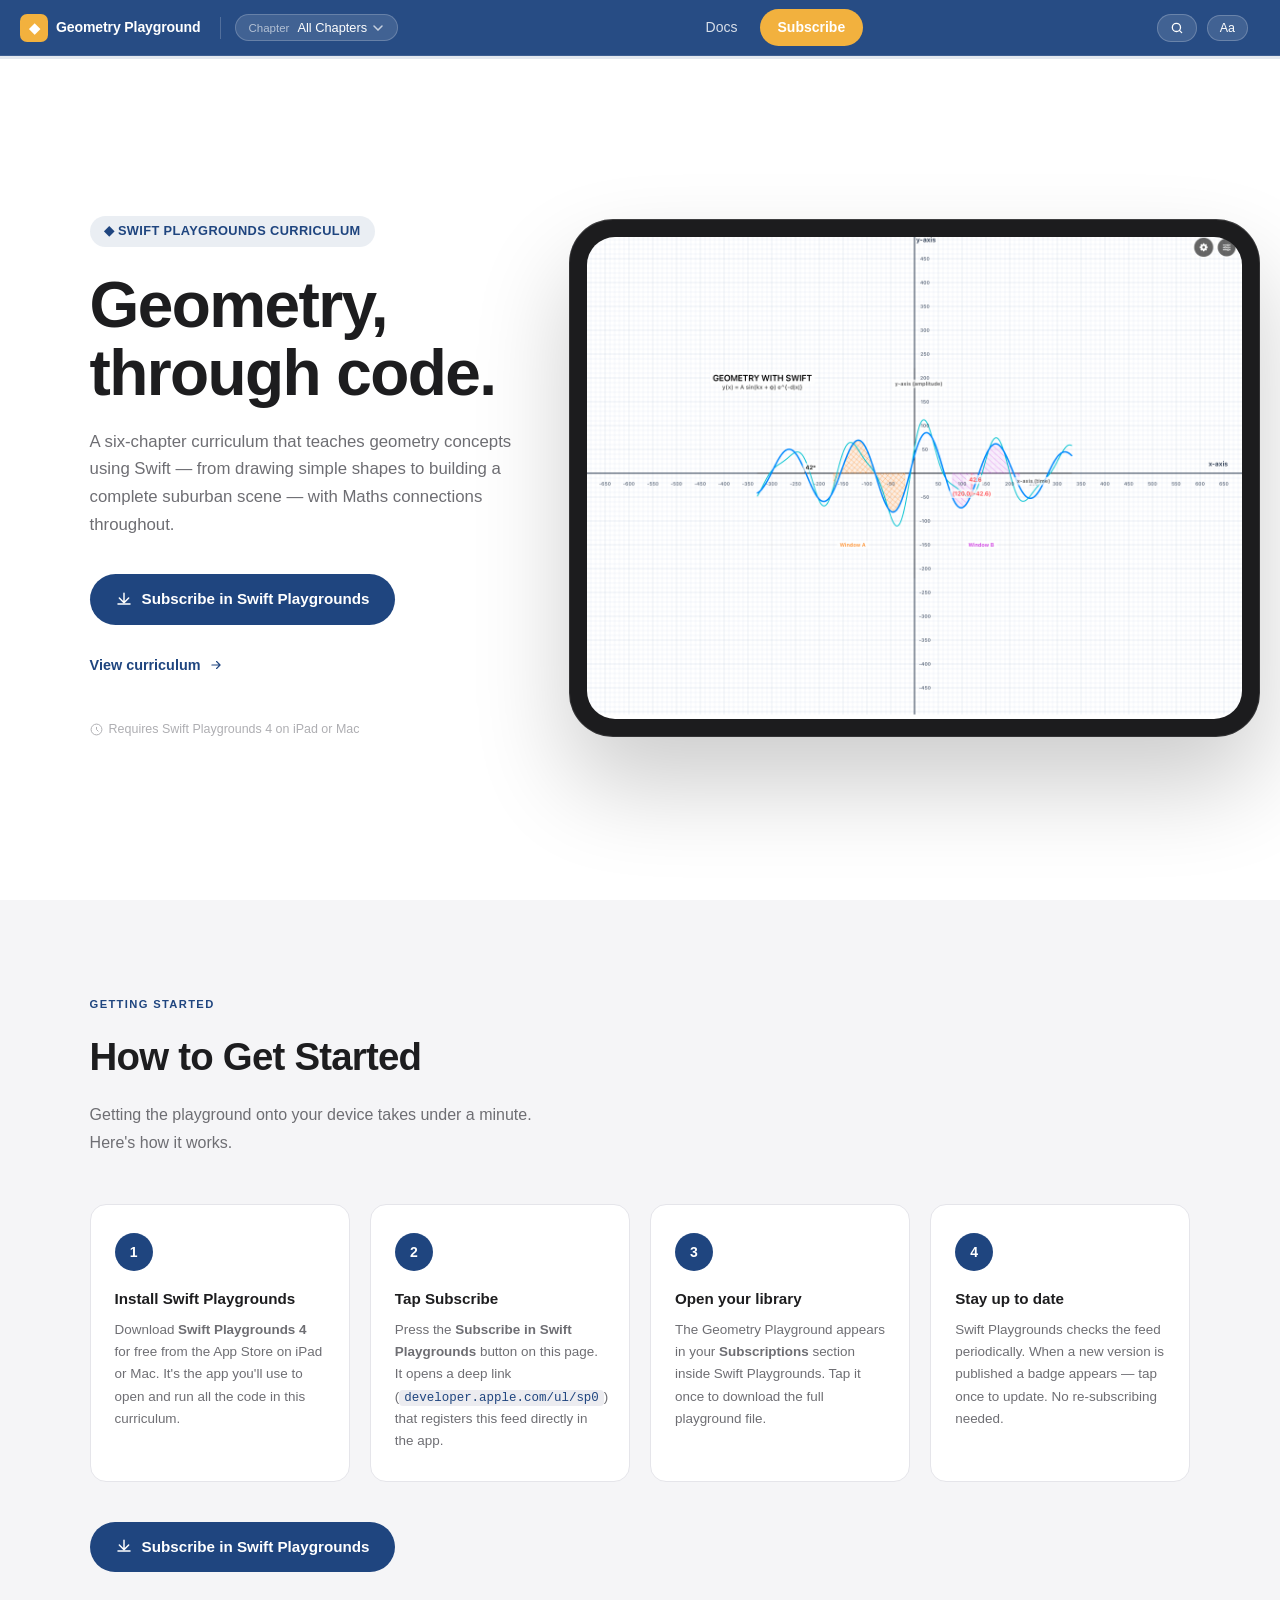
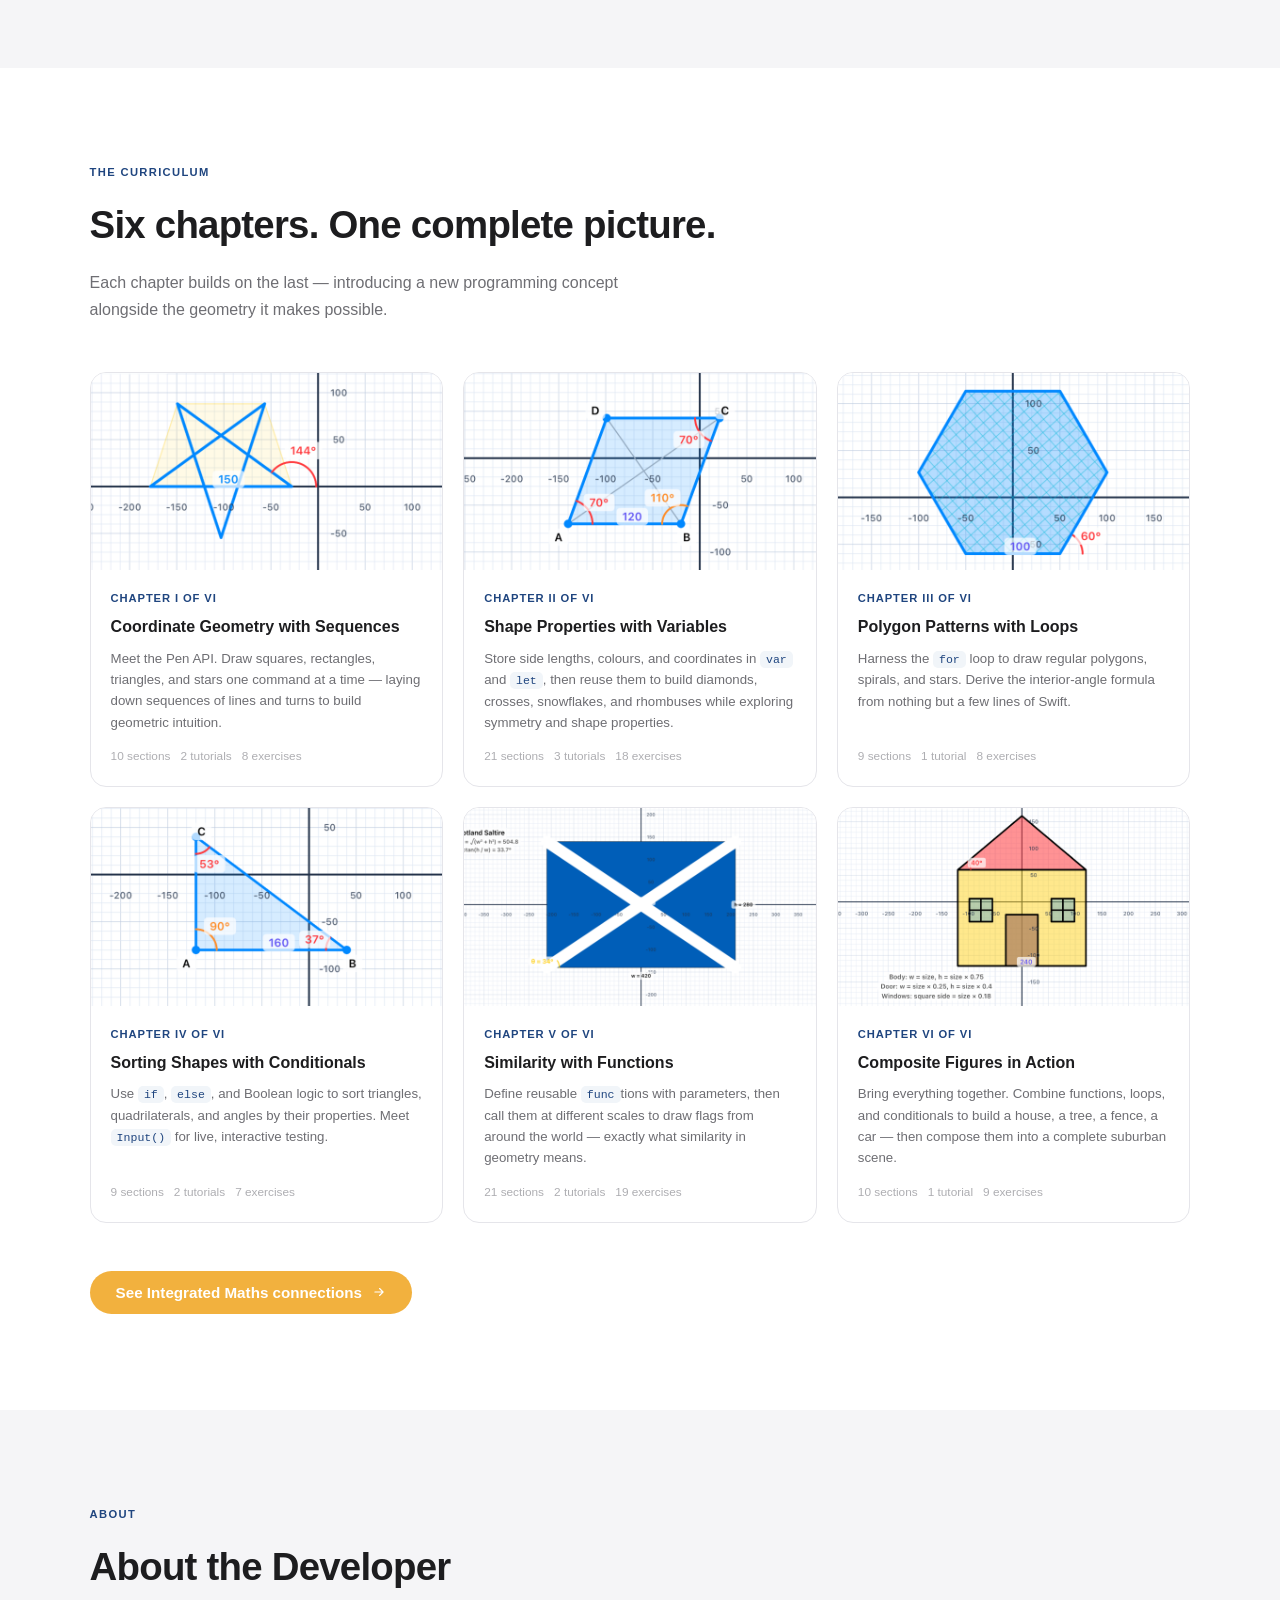
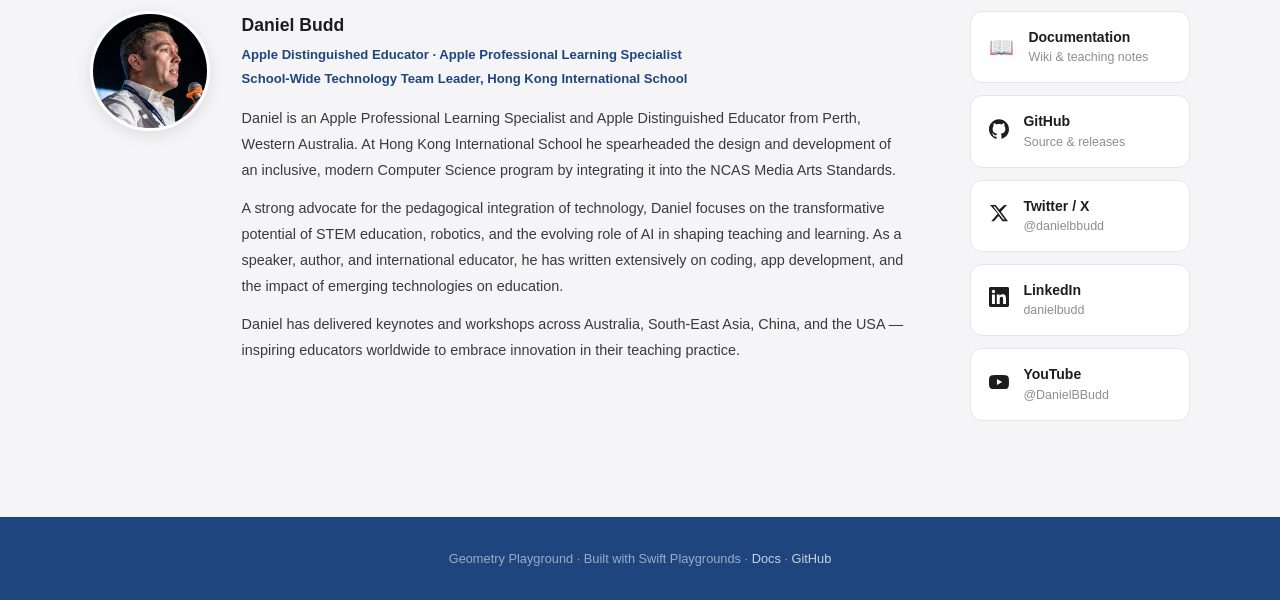
==== commit 0e1255ca: "Update Chapter Naming Ch I   'Coordinate Geometry with Sequences'   (was Getting Started) - Ch II  '" ====
--- a/index.html
+++ b/index.html
@@ -46,16 +46,17 @@
       ]
     },
     "hasCourseInstance": [
-      { "@type": "CourseInstance", "name": "Chapter 1 — Getting Started", "url": "https://dbbudd.github.io/01.html" },
-      { "@type": "CourseInstance", "name": "Chapter 2 — Fancy Shapes", "url": "https://dbbudd.github.io/02.html" },
-      { "@type": "CourseInstance", "name": "Chapter 3 — Doing Stuff Again", "url": "https://dbbudd.github.io/03.html" },
-      { "@type": "CourseInstance", "name": "Chapter 4 — Testing & Classifying", "url": "https://dbbudd.github.io/04.html" },
-      { "@type": "CourseInstance", "name": "Chapter 5 — Tell It How", "url": "https://dbbudd.github.io/05.html" }
+      { "@type": "CourseInstance", "name": "Chapter I — Coordinate Geometry with Sequences", "url": "https://dbbudd.github.io/01.html" },
+      { "@type": "CourseInstance", "name": "Chapter II — Shape Properties with Variables", "url": "https://dbbudd.github.io/02.html" },
+      { "@type": "CourseInstance", "name": "Chapter III — Polygon Patterns with Loops", "url": "https://dbbudd.github.io/03.html" },
+      { "@type": "CourseInstance", "name": "Chapter IV — Sorting Shapes with Conditionals", "url": "https://dbbudd.github.io/04.html" },
+      { "@type": "CourseInstance", "name": "Chapter V — Similarity with Functions", "url": "https://dbbudd.github.io/05.html" },
+      { "@type": "CourseInstance", "name": "Chapter VI — Composite Figures in Action", "url": "https://dbbudd.github.io/06.html" }
     ]
   }
   </script>
-  <link rel="stylesheet" href="course-ui/course-ui.css?v=2" />
-  <link rel="stylesheet" href="styles.css" />
+  <link rel="stylesheet" href="course-ui/course-ui.css?v=4" />
+  <link rel="stylesheet" href="styles.css?v=5" />
   <script>
     window.CourseUI = {
       brand:   { name: 'Geometry Playground', accent: '#F2B13E' },
@@ -73,11 +74,15 @@
         enabled: true,
         autoWrap: true,
         contentSelector: '.hero p, .chapter-card p, .chapter-card h2'
-      }
+      },
+      /* Landing page has no sidebar or chapter pill nav — chapter
+         cards themselves are the navigation. Disable the mobile
+         burger/drawer so nothing is injected. */
+      mobile: { enabled: false }
     };
   </script>
-  <script src="vocab/geometry.js?v=2"></script>
-  <script src="course-ui/course-ui.js?v=2" defer></script>
+  <script src="vocab/geometry.js?v=4"></script>
+  <script src="course-ui/course-ui.js?v=4" defer></script>
   <style>
     /* ── Index page base ──────────────────────────────────── */
     body { display: block; }
@@ -793,12 +798,12 @@
     </button>
     <div class="nav-dropdown">
       <div class="nav-dropdown-heading">Chapters</div>
-      <a href="01.html"><span class="dd-num">01</span> Getting Started</a>
-      <a href="02.html"><span class="dd-num">02</span> Fancy Shapes</a>
-      <a href="03.html"><span class="dd-num">03</span> Doing Stuff Again</a>
-      <a href="04.html"><span class="dd-num">04</span> Testing &amp; Classifying</a>
-      <a href="05.html"><span class="dd-num">05</span> Tell It How</a>
-      <a href="06.html"><span class="dd-num">06</span> Suburban Scene</a>
+      <a href="01.html"><span class="dd-num">I</span> Coordinate Geometry</a>
+      <a href="02.html"><span class="dd-num">II</span> Shape Properties</a>
+      <a href="03.html"><span class="dd-num">III</span> Polygon Patterns</a>
+      <a href="04.html"><span class="dd-num">IV</span> Sorting Shapes</a>
+      <a href="05.html"><span class="dd-num">V</span> Similarity</a>
+      <a href="06.html"><span class="dd-num">VI</span> Composite Figures</a>
     </div>
   </div>
   <!-- Right-side nav -->
@@ -892,66 +897,66 @@
 
   <div class="ch-grid">
     <a href="01.html" class="ch-card">
-      <img class="ch-card-img" src="images/ch01-hero.png" alt="Getting Started — Chapter 01 of Geometry Playground">
+      <img class="ch-card-img" src="images/ch01-hero.png" alt="Coordinate Geometry with Sequences — Chapter I of Geometry Playground">
       <div class="ch-card-body">
-        <div class="ch-card-num">Chapter 01</div>
-        <h3>Getting Started</h3>
-        <p>Meet the Pen API and learn to draw squares, rectangles, triangles, and stars using coordinates and angles.</p>
+        <div class="ch-card-num">Chapter I of VI</div>
+        <h3>Coordinate Geometry with Sequences</h3>
+        <p>Meet the Pen API. Draw squares, rectangles, triangles, and stars one command at a time — laying down sequences of lines and turns to build geometric intuition.</p>
         <div class="ch-card-meta">
           <span>10 sections</span><span>2 tutorials</span><span>8 exercises</span>
         </div>
       </div>
     </a>
     <a href="02.html" class="ch-card">
-      <img class="ch-card-img" src="images/ch02-hero.png" alt="Chapter 02">
+      <img class="ch-card-img" src="images/ch02-hero.png" alt="Shape Properties with Variables — Chapter II">
       <div class="ch-card-body">
-        <div class="ch-card-num">Chapter 02</div>
-        <h3>Fancy Shapes</h3>
-        <p>Introduce multiple pens, colours, fill, and variables to draw diamonds, crosses, snowflakes and more.</p>
+        <div class="ch-card-num">Chapter II of VI</div>
+        <h3>Shape Properties with Variables</h3>
+        <p>Store side lengths, colours, and coordinates in <code>var</code> and <code>let</code>, then reuse them to build diamonds, crosses, snowflakes, and rhombuses while exploring symmetry and shape properties.</p>
         <div class="ch-card-meta">
           <span>21 sections</span><span>3 tutorials</span><span>18 exercises</span>
         </div>
       </div>
     </a>
     <a href="03.html" class="ch-card">
-      <img class="ch-card-img" src="images/ch03-hero.png" alt="Chapter 03">
+      <img class="ch-card-img" src="images/ch03-hero.png" alt="Polygon Patterns with Loops — Chapter III">
       <div class="ch-card-body">
-        <div class="ch-card-num">Chapter 03</div>
-        <h3>Doing Stuff Again</h3>
-        <p>Harness the power of loops to draw polygons, spirals, and stars with far less repetitive code.</p>
+        <div class="ch-card-num">Chapter III of VI</div>
+        <h3>Polygon Patterns with Loops</h3>
+        <p>Harness the <code>for</code> loop to draw regular polygons, spirals, and stars. Derive the interior-angle formula from nothing but a few lines of Swift.</p>
         <div class="ch-card-meta">
           <span>9 sections</span><span>1 tutorial</span><span>8 exercises</span>
         </div>
       </div>
     </a>
     <a href="04.html" class="ch-card">
-      <img class="ch-card-img" src="images/ch04-hero.png" alt="Chapter 04">
+      <img class="ch-card-img" src="images/ch04-hero.png" alt="Sorting Shapes with Conditionals — Chapter IV">
       <div class="ch-card-body">
-        <div class="ch-card-num">Chapter 04</div>
-        <h3>Testing &amp; Classifying</h3>
-        <p>Use conditionals and Boolean logic to classify shapes — triangles, quadrilaterals, and angles — by their properties.</p>
+        <div class="ch-card-num">Chapter IV of VI</div>
+        <h3>Sorting Shapes with Conditionals</h3>
+        <p>Use <code>if</code>, <code>else</code>, and Boolean logic to sort triangles, quadrilaterals, and angles by their properties. Meet <code>Input()</code> for live, interactive testing.</p>
         <div class="ch-card-meta">
           <span>9 sections</span><span>2 tutorials</span><span>7 exercises</span>
         </div>
       </div>
     </a>
     <a href="05.html" class="ch-card">
-      <img class="ch-card-img" src="images/ch05-hero.png" alt="Chapter 05">
+      <img class="ch-card-img" src="images/ch05-hero.png" alt="Similarity with Functions — Chapter V">
       <div class="ch-card-body">
-        <div class="ch-card-num">Chapter 05</div>
-        <h3>Tell It How</h3>
-        <p>Write reusable functions with parameters to draw flags from around the world and complex geometric compositions.</p>
+        <div class="ch-card-num">Chapter V of VI</div>
+        <h3>Similarity with Functions</h3>
+        <p>Define reusable <code>func</code>tions with parameters, then call them at different scales to draw flags from around the world — exactly what similarity in geometry means.</p>
         <div class="ch-card-meta">
           <span>21 sections</span><span>2 tutorials</span><span>19 exercises</span>
         </div>
       </div>
     </a>
     <a href="06.html" class="ch-card">
-      <img class="ch-card-img" src="images/ch06-hero.png" alt="Chapter 06">
+      <img class="ch-card-img" src="images/ch06-hero.png" alt="Composite Figures in Action — Chapter VI">
       <div class="ch-card-body">
-        <div class="ch-card-num">Chapter 06</div>
-        <h3>Suburban Scene</h3>
-        <p>Combine everything you have learned to build a complete neighbourhood scene from individual geometric components.</p>
+        <div class="ch-card-num">Chapter VI of VI</div>
+        <h3>Composite Figures in Action</h3>
+        <p>Bring everything together. Combine functions, loops, and conditionals to build a house, a tree, a fence, a car — then compose them into a complete suburban scene.</p>
         <div class="ch-card-meta">
           <span>10 sections</span><span>1 tutorial</span><span>9 exercises</span>
         </div>
@@ -1037,9 +1042,9 @@
         <tr class="im-expand-row" id="r1">
           <td colspan="7">
             <div class="im-expand-inner">
-              <div class="im-ch-detail"><div class="im-ch-detail-num">Ch 01</div><h4>Getting Started</h4><ul><li>Plotting points on a Cartesian plane</li><li>Direction vectors and angle from origin</li><li>Computing distances between points</li></ul></div>
-              <div class="im-ch-detail"><div class="im-ch-detail-num">Ch 02</div><h4>Fancy Shapes</h4><ul><li>Translating shapes using coordinate offsets</li><li>Symmetry across axes</li></ul></div>
-              <div class="im-ch-detail"><div class="im-ch-detail-num">Ch 06</div><h4>Suburban Scene</h4><ul><li>Positioning composite figures using anchor coordinates</li><li>Scaling and translating sub-components</li></ul></div>
+              <div class="im-ch-detail"><div class="im-ch-detail-num">Ch I</div><h4>Coordinate Geometry</h4><ul><li>Plotting points on a Cartesian plane</li><li>Direction vectors and angle from origin</li><li>Computing distances between points</li></ul></div>
+              <div class="im-ch-detail"><div class="im-ch-detail-num">Ch II</div><h4>Shape Properties</h4><ul><li>Translating shapes using coordinate offsets</li><li>Symmetry across axes</li></ul></div>
+              <div class="im-ch-detail"><div class="im-ch-detail-num">Ch VI</div><h4>Composite Figures</h4><ul><li>Positioning composite figures using anchor coordinates</li><li>Scaling and translating sub-components</li></ul></div>
             </div>
           </td>
         </tr>
@@ -1056,10 +1061,10 @@
         <tr class="im-expand-row" id="r2">
           <td colspan="7">
             <div class="im-expand-inner">
-              <div class="im-ch-detail"><div class="im-ch-detail-num">Ch 01</div><h4>Getting Started</h4><ul><li>Perimeter of squares, rectangles, triangles</li><li>Side lengths and proportions</li></ul></div>
-              <div class="im-ch-detail"><div class="im-ch-detail-num">Ch 02</div><h4>Fancy Shapes</h4><ul><li>Area and perimeter of irregular polygons</li><li>Lines of symmetry</li></ul></div>
-              <div class="im-ch-detail"><div class="im-ch-detail-num">Ch 03</div><h4>Loops</h4><ul><li>Interior angles of regular polygons: (n−2)×180°</li><li>Exterior angles: 360°÷n</li><li>Relationship between sides and central angle</li></ul></div>
-              <div class="im-ch-detail"><div class="im-ch-detail-num">Ch 06</div><h4>Suburban Scene</h4><ul><li>Area of composite polygons</li><li>Decomposing complex shapes into simpler ones</li></ul></div>
+              <div class="im-ch-detail"><div class="im-ch-detail-num">Ch I</div><h4>Coordinate Geometry</h4><ul><li>Perimeter of squares, rectangles, triangles</li><li>Side lengths and proportions</li></ul></div>
+              <div class="im-ch-detail"><div class="im-ch-detail-num">Ch II</div><h4>Shape Properties</h4><ul><li>Area and perimeter of irregular polygons</li><li>Lines of symmetry</li></ul></div>
+              <div class="im-ch-detail"><div class="im-ch-detail-num">Ch III</div><h4>Polygon Patterns</h4><ul><li>Interior angles of regular polygons: (n−2)×180°</li><li>Exterior angles: 360°÷n</li><li>Relationship between sides and central angle</li></ul></div>
+              <div class="im-ch-detail"><div class="im-ch-detail-num">Ch VI</div><h4>Composite Figures</h4><ul><li>Area of composite polygons</li><li>Decomposing complex shapes into simpler ones</li></ul></div>
             </div>
           </td>
         </tr>
@@ -1076,9 +1081,9 @@
         <tr class="im-expand-row" id="r3">
           <td colspan="7">
             <div class="im-expand-inner">
-              <div class="im-ch-detail"><div class="im-ch-detail-num">Ch 01</div><h4>Getting Started</h4><ul><li>Angle measurement in degrees</li><li>Turning angles to form closed shapes</li><li>Complementary and supplementary angles</li></ul></div>
-              <div class="im-ch-detail"><div class="im-ch-detail-num">Ch 03</div><h4>Loops</h4><ul><li>Exterior angle theorem for polygons</li><li>Rotational symmetry and central angles</li></ul></div>
-              <div class="im-ch-detail"><div class="im-ch-detail-num">Ch 04</div><h4>Testing &amp; Classifying</h4><ul><li>Acute, right, obtuse angle identification</li><li>Triangle angle sum = 180°</li><li>Supplementary and vertical angles</li></ul></div>
+              <div class="im-ch-detail"><div class="im-ch-detail-num">Ch I</div><h4>Coordinate Geometry</h4><ul><li>Angle measurement in degrees</li><li>Turning angles to form closed shapes</li><li>Complementary and supplementary angles</li></ul></div>
+              <div class="im-ch-detail"><div class="im-ch-detail-num">Ch III</div><h4>Polygon Patterns</h4><ul><li>Exterior angle theorem for polygons</li><li>Rotational symmetry and central angles</li></ul></div>
+              <div class="im-ch-detail"><div class="im-ch-detail-num">Ch IV</div><h4>Sorting Shapes</h4><ul><li>Acute, right, obtuse angle identification</li><li>Triangle angle sum = 180°</li><li>Supplementary and vertical angles</li></ul></div>
             </div>
           </td>
         </tr>
@@ -1095,7 +1100,7 @@
         <tr class="im-expand-row" id="r4">
           <td colspan="7">
             <div class="im-expand-inner">
-              <div class="im-ch-detail"><div class="im-ch-detail-num">Ch 04</div><h4>Testing &amp; Classifying</h4><ul><li>Triangle classification by side (scalene, isosceles, equilateral)</li><li>Triangle classification by angle (acute, right, obtuse)</li><li>Quadrilateral classification (parallelogram, rectangle, rhombus, square, trapezoid)</li><li>Boolean logic applied to geometric properties</li></ul></div>
+              <div class="im-ch-detail"><div class="im-ch-detail-num">Ch IV</div><h4>Sorting Shapes</h4><ul><li>Triangle classification by side (scalene, isosceles, equilateral)</li><li>Triangle classification by angle (acute, right, obtuse)</li><li>Quadrilateral classification (parallelogram, rectangle, rhombus, square, trapezoid)</li><li>Boolean logic applied to geometric properties</li></ul></div>
             </div>
           </td>
         </tr>
@@ -1112,9 +1117,9 @@
         <tr class="im-expand-row" id="r5">
           <td colspan="7">
             <div class="im-expand-inner">
-              <div class="im-ch-detail"><div class="im-ch-detail-num">Ch 02</div><h4>Fancy Shapes</h4><ul><li>Naming and substituting values into expressions</li><li>Side length as a variable</li></ul></div>
-              <div class="im-ch-detail"><div class="im-ch-detail-num">Ch 03</div><h4>Loops</h4><ul><li>Loop counter as a geometric variable (step, radius, angle)</li><li>Expressing polygon angle formulas algebraically</li></ul></div>
-              <div class="im-ch-detail"><div class="im-ch-detail-num">Ch 05</div><h4>Tell It How</h4><ul><li>Parameters as variable inputs to geometric functions</li><li>Evaluating expressions for different parameter values</li></ul></div>
+              <div class="im-ch-detail"><div class="im-ch-detail-num">Ch II</div><h4>Shape Properties</h4><ul><li>Naming and substituting values into expressions</li><li>Side length as a variable</li></ul></div>
+              <div class="im-ch-detail"><div class="im-ch-detail-num">Ch III</div><h4>Polygon Patterns</h4><ul><li>Loop counter as a geometric variable (step, radius, angle)</li><li>Expressing polygon angle formulas algebraically</li></ul></div>
+              <div class="im-ch-detail"><div class="im-ch-detail-num">Ch V</div><h4>Similarity</h4><ul><li>Parameters as variable inputs to geometric functions</li><li>Evaluating expressions for different parameter values</li></ul></div>
             </div>
           </td>
         </tr>
@@ -1131,8 +1136,8 @@
         <tr class="im-expand-row" id="r6">
           <td colspan="7">
             <div class="im-expand-inner">
-              <div class="im-ch-detail"><div class="im-ch-detail-num">Ch 05</div><h4>Tell It How</h4><ul><li>Function definition, parameters, and return values</li><li>Geometric transformations as functions</li><li>Scale and proportion in similar figures</li><li>Drawing flags using parameterised shapes</li></ul></div>
-              <div class="im-ch-detail"><div class="im-ch-detail-num">Ch 06</div><h4>Suburban Scene</h4><ul><li>Decomposition: breaking a scene into reusable components</li><li>Function composition to build complex figures</li></ul></div>
+              <div class="im-ch-detail"><div class="im-ch-detail-num">Ch V</div><h4>Similarity</h4><ul><li>Function definition, parameters, and return values</li><li>Geometric transformations as functions</li><li>Scale and proportion in similar figures</li><li>Drawing flags using parameterised shapes</li></ul></div>
+              <div class="im-ch-detail"><div class="im-ch-detail-num">Ch VI</div><h4>Composite Figures</h4><ul><li>Decomposition: breaking a scene into reusable components</li><li>Function composition to build complex figures</li></ul></div>
             </div>
           </td>
         </tr>
@@ -1149,9 +1154,9 @@
         <tr class="im-expand-row" id="r7">
           <td colspan="7">
             <div class="im-expand-inner">
-              <div class="im-ch-detail"><div class="im-ch-detail-num">Ch 01</div><h4>Getting Started</h4><ul><li>Area of squares, rectangles, triangles</li></ul></div>
-              <div class="im-ch-detail"><div class="im-ch-detail-num">Ch 02</div><h4>Fancy Shapes</h4><ul><li>Area of diamonds, crosses — decomposing into simpler shapes</li></ul></div>
-              <div class="im-ch-detail"><div class="im-ch-detail-num">Ch 06</div><h4>Suburban Scene</h4><ul><li>Total area of a composite scene</li><li>Real-world geometric modelling</li><li>Perimeter of complex irregular shapes</li></ul></div>
+              <div class="im-ch-detail"><div class="im-ch-detail-num">Ch I</div><h4>Coordinate Geometry</h4><ul><li>Area of squares, rectangles, triangles</li></ul></div>
+              <div class="im-ch-detail"><div class="im-ch-detail-num">Ch II</div><h4>Shape Properties</h4><ul><li>Area of diamonds, crosses — decomposing into simpler shapes</li></ul></div>
+              <div class="im-ch-detail"><div class="im-ch-detail-num">Ch VI</div><h4>Composite Figures</h4><ul><li>Total area of a composite scene</li><li>Real-world geometric modelling</li><li>Perimeter of complex irregular shapes</li></ul></div>
             </div>
           </td>
         </tr>
@@ -1165,8 +1170,8 @@
 
     <div class="im-acc-item">
       <button class="im-acc-trigger" onclick="toggleAcc(this)">
-        <span class="im-acc-num">Ch 01</span>
-        <span class="im-acc-title">Getting Started</span>
+        <span class="im-acc-num">Ch I</span>
+        <span class="im-acc-title">Coordinate Geometry with Sequences</span>
         <span class="im-acc-sub">Coordinates · Angles · Basic shapes</span>
         <svg class="im-acc-chevron" width="16" height="16" viewBox="0 0 24 24" fill="none"><path d="M6 9l6 6 6-6" stroke="currentColor" stroke-width="2" stroke-linecap="round"/></svg>
       </button>
@@ -1182,8 +1187,8 @@
 
     <div class="im-acc-item">
       <button class="im-acc-trigger" onclick="toggleAcc(this)">
-        <span class="im-acc-num">Ch 02</span>
-        <span class="im-acc-title">Fancy Shapes</span>
+        <span class="im-acc-num">Ch II</span>
+        <span class="im-acc-title">Shape Properties with Variables</span>
         <span class="im-acc-sub">Variables · Area · Symmetry</span>
         <svg class="im-acc-chevron" width="16" height="16" viewBox="0 0 24 24" fill="none"><path d="M6 9l6 6 6-6" stroke="currentColor" stroke-width="2" stroke-linecap="round"/></svg>
       </button>
@@ -1199,8 +1204,8 @@
 
     <div class="im-acc-item">
       <button class="im-acc-trigger" onclick="toggleAcc(this)">
-        <span class="im-acc-num">Ch 03</span>
-        <span class="im-acc-title">Doing Stuff Again</span>
+        <span class="im-acc-num">Ch III</span>
+        <span class="im-acc-title">Polygon Patterns with Loops</span>
         <span class="im-acc-sub">Interior angles · Rotational symmetry · Polygon formula</span>
         <svg class="im-acc-chevron" width="16" height="16" viewBox="0 0 24 24" fill="none"><path d="M6 9l6 6 6-6" stroke="currentColor" stroke-width="2" stroke-linecap="round"/></svg>
       </button>
@@ -1216,8 +1221,8 @@
 
     <div class="im-acc-item">
       <button class="im-acc-trigger" onclick="toggleAcc(this)">
-        <span class="im-acc-num">Ch 04</span>
-        <span class="im-acc-title">Testing &amp; Classifying</span>
+        <span class="im-acc-num">Ch IV</span>
+        <span class="im-acc-title">Sorting Shapes with Conditionals</span>
         <span class="im-acc-sub">Triangle classification · Quadrilaterals · Boolean logic</span>
         <svg class="im-acc-chevron" width="16" height="16" viewBox="0 0 24 24" fill="none"><path d="M6 9l6 6 6-6" stroke="currentColor" stroke-width="2" stroke-linecap="round"/></svg>
       </button>
@@ -1234,8 +1239,8 @@
 
     <div class="im-acc-item">
       <button class="im-acc-trigger" onclick="toggleAcc(this)">
-        <span class="im-acc-num">Ch 05</span>
-        <span class="im-acc-title">Tell It How</span>
+        <span class="im-acc-num">Ch V</span>
+        <span class="im-acc-title">Similarity with Functions</span>
         <span class="im-acc-sub">Functions · Parameters · Similarity &amp; scale</span>
         <svg class="im-acc-chevron" width="16" height="16" viewBox="0 0 24 24" fill="none"><path d="M6 9l6 6 6-6" stroke="currentColor" stroke-width="2" stroke-linecap="round"/></svg>
       </button>
@@ -1251,8 +1256,8 @@
 
     <div class="im-acc-item">
       <button class="im-acc-trigger" onclick="toggleAcc(this)">
-        <span class="im-acc-num">Ch 06</span>
-        <span class="im-acc-title">Suburban Scene</span>
+        <span class="im-acc-num">Ch VI</span>
+        <span class="im-acc-title">Composite Figures in Action</span>
         <span class="im-acc-sub">Composite figures · Real-world modelling · Area</span>
         <svg class="im-acc-chevron" width="16" height="16" viewBox="0 0 24 24" fill="none"><path d="M6 9l6 6 6-6" stroke="currentColor" stroke-width="2" stroke-linecap="round"/></svg>
       </button>
--- a/course-ui/course-ui.css
+++ b/course-ui/course-ui.css
@@ -672,17 +672,295 @@
 }
 
 /* ═══════════════════════════════════════════════════════════════
-   SMALL-SCREEN ADJUSTMENTS
-   ═══════════════════════════════════════════════════════════════ */
+   MOBILE NAVIGATION — burger menu + drawer
+   -----------------------------------------------------------------
+   The library provides a mobile burger that opens a slide-out drawer
+   containing cloned site navigation elements. Sites configure which
+   elements to clone via CourseUI.mobile.drawer.sections.
+
+   Breakpoints used by the library:
+     ≤ 900px — show burger, sidebar is expected to be hidden
+     ≤ 720px — also hide the topbar nav pills / divider / progress
+     ≤ 400px — cluster further compresses
+   ═══════════════════════════════════════════════════════════════ */
+
+/* Burger button — hidden by default, revealed on mobile */
+.cu-burger {
+  display: none;
+  background: var(--cu-tb-btn-bg);
+  border: 1px solid var(--cu-tb-btn-border);
+  border-radius: 12px;
+  color: var(--cu-tb-btn-text);
+  cursor: pointer;
+  padding: 7px 10px;
+  font-family: inherit;
+  line-height: 1;
+  flex-shrink: 0;
+  margin-right: 8px;
+}
+.cu-burger:hover { background: rgba(255,255,255,0.2); }
+.cu-burger:focus-visible {
+  outline: 2px solid var(--cu-accent);
+  outline-offset: 2px;
+}
+.cu-burger svg {
+  width: 20px;
+  height: 20px;
+  display: block;
+}
+
+/* Drawer — slides in from the left */
+.cu-drawer {
+  position: fixed;
+  top: 0;
+  left: 0;
+  width: min(320px, 88vw);
+  height: 100vh;
+  height: 100dvh;           /* dynamic viewport height on mobile browsers */
+  background: var(--cu-bg-elevated);
+  border-right: 1px solid var(--cu-border);
+  box-shadow: 0 0 40px rgba(0,0,0,0.22);
+  transform: translateX(-100%);
+  transition: transform 0.3s ease;
+  z-index: 3100;
+  overflow-y: auto;
+  overscroll-behavior: contain;
+  display: flex;
+  flex-direction: column;
+  font-family: var(--cu-body-font);
+}
+.cu-drawer.cu-open { transform: translateX(0); }
+
+.cu-drawer-header {
+  display: flex;
+  align-items: center;
+  justify-content: space-between;
+  padding: 14px 18px;
+  border-bottom: 1px solid var(--cu-border);
+  background: var(--cu-bg-surface);
+  flex-shrink: 0;
+}
+.cu-drawer-title {
+  font-size: 0.94rem;
+  font-weight: 700;
+  color: var(--cu-text-strong);
+  letter-spacing: -0.01em;
+}
+.cu-drawer-close {
+  background: transparent;
+  border: none;
+  color: var(--cu-text-muted);
+  cursor: pointer;
+  font-size: 1.6rem;
+  line-height: 1;
+  padding: 2px 10px;
+  border-radius: 6px;
+}
+.cu-drawer-close:hover {
+  color: var(--cu-text-strong);
+  background: var(--cu-bg-page);
+}
+
+.cu-drawer-body {
+  flex: 1;
+  padding: 14px 0;
+  overflow-y: auto;
+}
+.cu-drawer-section {
+  padding: 0 12px 16px;
+  border-bottom: 1px solid var(--cu-border-soft);
+  margin-bottom: 14px;
+}
+.cu-drawer-section:last-child {
+  border-bottom: none;
+  margin-bottom: 0;
+}
+.cu-drawer-section-title {
+  font-size: 0.66rem;
+  font-weight: 700;
+  text-transform: uppercase;
+  letter-spacing: 0.1em;
+  color: var(--cu-text-muted);
+  margin: 4px 12px 10px;
+}
+
+/* ── Drawer body: neutralise cloned site navigation styles ───
+   The drawer clones site navigation into .cu-drawer-body. We reset
+   the clone's positioning/background/width so it renders cleanly
+   regardless of what the site has done to .sidebar on desktop. */
+.cu-drawer-body .sidebar,
+.cu-drawer-body aside,
+.cu-drawer-body nav,
+.cu-drawer-body .nav-dropdown {
+  position: static;
+  width: auto;
+  height: auto;
+  min-width: 0;
+  max-width: none;
+  background: transparent;
+  color: var(--cu-text);
+  padding: 0;
+  margin: 0;
+  border: none;
+  overflow: visible;
+  display: block;
+  box-shadow: none;
+}
+
+.cu-drawer-body a {
+  display: flex;
+  align-items: center;
+  gap: 10px;
+  padding: 10px 14px;
+  color: var(--cu-text);
+  background: transparent;
+  text-decoration: none;
+  border-radius: 8px;
+  border-left: none !important;
+  font-size: 0.92rem;
+  line-height: 1.35;
+  margin: 2px 0;
+  min-height: 40px;     /* touch target */
+}
+.cu-drawer-body a:hover {
+  background: var(--cu-bg-surface);
+  color: var(--cu-text-strong);
+  text-decoration: none;
+}
+.cu-drawer-body a.active,
+.cu-drawer-body a.current {
+  background: rgba(242, 177, 62, 0.14);
+  color: var(--cu-text-strong);
+  font-weight: 600;
+}
+
+/* Decorative bits cloned from sidebars */
+.cu-drawer-body .nav-num,
+.cu-drawer-body .dd-num {
+  color: var(--cu-text-muted);
+  min-width: 22px;
+  font-size: 0.76rem;
+  font-variant-numeric: tabular-nums;
+  flex-shrink: 0;
+  opacity: 0.7;
+}
+.cu-drawer-body .nav-badge {
+  display: inline-block;
+  font-size: 0.6rem;
+  padding: 2px 6px;
+  border-radius: 4px;
+  background: var(--cu-bg-surface);
+  color: var(--cu-text-muted);
+  margin-top: 2px;
+}
+.cu-drawer-body .nav-done {
+  margin-left: auto;
+  color: var(--cu-accent);
+  font-weight: 700;
+}
+.cu-drawer-body .sidebar-chapter,
+.cu-drawer-body .nav-dropdown-heading {
+  padding: 0 14px 6px;
+  font-size: 0.64rem;
+  font-weight: 700;
+  text-transform: uppercase;
+  letter-spacing: 0.08em;
+  color: var(--cu-text-muted);
+}
+.cu-drawer-body .nav-dropdown-sep {
+  border: none;
+  border-top: 1px solid var(--cu-border-soft);
+  margin: 8px 0;
+}
+
+/* ── High-specificity overrides for cloned site navigation ──
+   The selectors below use .cu-drawer > .cu-drawer-body to beat
+   site-level `.sidebar a` / `.nav-dropdown a` rules which are often
+   written in dark-on-dark or light-on-light palettes that only work
+   against their original background. We force them to use theme
+   tokens regardless of their original source styling. */
+.cu-drawer .cu-drawer-body a,
+.cu-drawer .cu-drawer-body .sidebar a,
+.cu-drawer .cu-drawer-body .sidebar nav a,
+.cu-drawer .cu-drawer-body .nav-dropdown a {
+  color: var(--cu-text);
+  background: transparent;
+  border-left: none;
+}
+.cu-drawer .cu-drawer-body a:hover,
+.cu-drawer .cu-drawer-body .sidebar a:hover,
+.cu-drawer .cu-drawer-body .nav-dropdown a:hover {
+  color: var(--cu-text-strong);
+  background: var(--cu-bg-surface);
+}
+.cu-drawer .cu-drawer-body a.active,
+.cu-drawer .cu-drawer-body a.current,
+.cu-drawer .cu-drawer-body .sidebar a.active,
+.cu-drawer .cu-drawer-body .nav-dropdown a.current {
+  background: rgba(242, 177, 62, 0.14);
+  color: var(--cu-text-strong);
+  font-weight: 600;
+}
+.cu-drawer .cu-drawer-body .nav-num,
+.cu-drawer .cu-drawer-body .dd-num,
+.cu-drawer .cu-drawer-body a .nav-num,
+.cu-drawer .cu-drawer-body a .dd-num {
+  color: var(--cu-text-muted);
+}
+.cu-drawer .cu-drawer-body .dd-check,
+.cu-drawer .cu-drawer-body .nav-done {
+  color: var(--cu-accent);
+}
+
+/* Backdrop */
+.cu-drawer-backdrop {
+  position: fixed;
+  top: 0; left: 0; right: 0; bottom: 0;
+  background: rgba(0, 0, 0, 0.5);
+  opacity: 0;
+  pointer-events: none;
+  transition: opacity 0.3s ease;
+  z-index: 3050;
+}
+.cu-drawer-backdrop.cu-open {
+  opacity: 1;
+  pointer-events: auto;
+}
+
+/* Prevent body scrolling while the drawer is open */
+body.cu-drawer-open {
+  overflow: hidden;
+}
+
+/* ═══════════════════════════════════════════════════════════════
+   MOBILE BREAKPOINTS
+   ═══════════════════════════════════════════════════════════════ */
+
+/* ── Tablet / small laptop — show burger, hide the site sidebar ─ */
+@media (max-width: 900px) {
+  .cu-burger {
+    display: inline-flex;
+    align-items: center;
+    justify-content: center;
+  }
+  /* Focus mode is moot without a sidebar to hide — burger serves the
+     same purpose (show/hide navigation). */
+  #cu-btn-focus { display: none; }
+}
+
+/* ── Mobile — also hide the topbar nav pills and reading-pos text ─ */
 @media (max-width: 720px) {
   .cu-popover {
     width: min(300px, calc(100vw - 24px));
     right: -8px;
   }
-  .cu-search-input.cu-open { width: min(200px, calc(100vw - 200px)); }
+  .cu-search-input.cu-open {
+    width: min(200px, calc(100vw - 200px));
+  }
   .cu-search-results {
     width: calc(100vw - 16px);
     right: -8px;
+    max-height: 70vh;
   }
   .cu-reading-pos {
     height: 40px;
@@ -691,4 +969,18 @@
   }
   .cu-rp-bar { width: 60px; }
   .cu-rp-counter { display: none; }
-}
+  .cu-cluster { gap: 6px; margin-right: 8px; }
+  .cu-btn { padding: 6px 10px; font-size: 0.74rem; }
+  .cu-burger { margin-right: 6px; padding: 7px 9px; }
+}
+
+/* ── Very narrow — further compress ─────────────────────────── */
+@media (max-width: 400px) {
+  .cu-search-results {
+    width: calc(100vw - 8px);
+    right: -4px;
+  }
+  .cu-search-input.cu-open {
+    width: min(140px, calc(100vw - 180px));
+  }
+}
--- a/styles.css
+++ b/styles.css
@@ -765,12 +765,12 @@
   margin-bottom: 14px;
 }
 .chapter-banner h1 {
-  font-size: 3rem;
+  font-size: 2.6rem;
   font-weight: 800;
-  letter-spacing: -0.04em;
+  letter-spacing: -0.03em;
   color: white;
   margin-bottom: 16px;
-  line-height: 1.1;
+  line-height: 1.12;
 }
 .chapter-banner .lead {
   font-size: 1.15rem;
@@ -957,6 +957,9 @@
 }
 
 /* ── Responsive ────────────────────────────────────────── */
+/* The course-ui library handles the mobile burger + drawer + cluster
+   adjustments. Site-specific rules here handle the topbar pills,
+   divider, progress element, and chapter-banner / article padding. */
 @media (max-width: 900px) {
   .sidebar { display: none; }
   .section-hero, .article { padding-left: 28px; padding-right: 28px; }
@@ -967,9 +970,24 @@
   .chapter-grid { padding: 40px 28px 60px; }
   .overall-progress { padding: 0 28px 40px; }
 }
+@media (max-width: 720px) {
+  /* Hide the desktop chapter/section pill navigation — the mobile
+     burger opens a drawer that clones these into a tappable list. */
+  .topbar .nav-pill,
+  .topbar-divider,
+  .topbar-progress { display: none; }
+
+  /* Collapse the topbar logo to just the diamond icon to save space */
+  .topbar-logo {
+    font-size: 0;
+    margin-right: 0;
+  }
+  .topbar-logo span {
+    font-size: 0.9rem;
+    margin-right: 0;
+  }
+}
 @media (max-width: 600px) {
-  .topbar-logo span { display: none; }
-  .nav-pill-btn .pill-label { display: none; }
   .chapter-grid { grid-template-columns: 1fr; }
 }
 
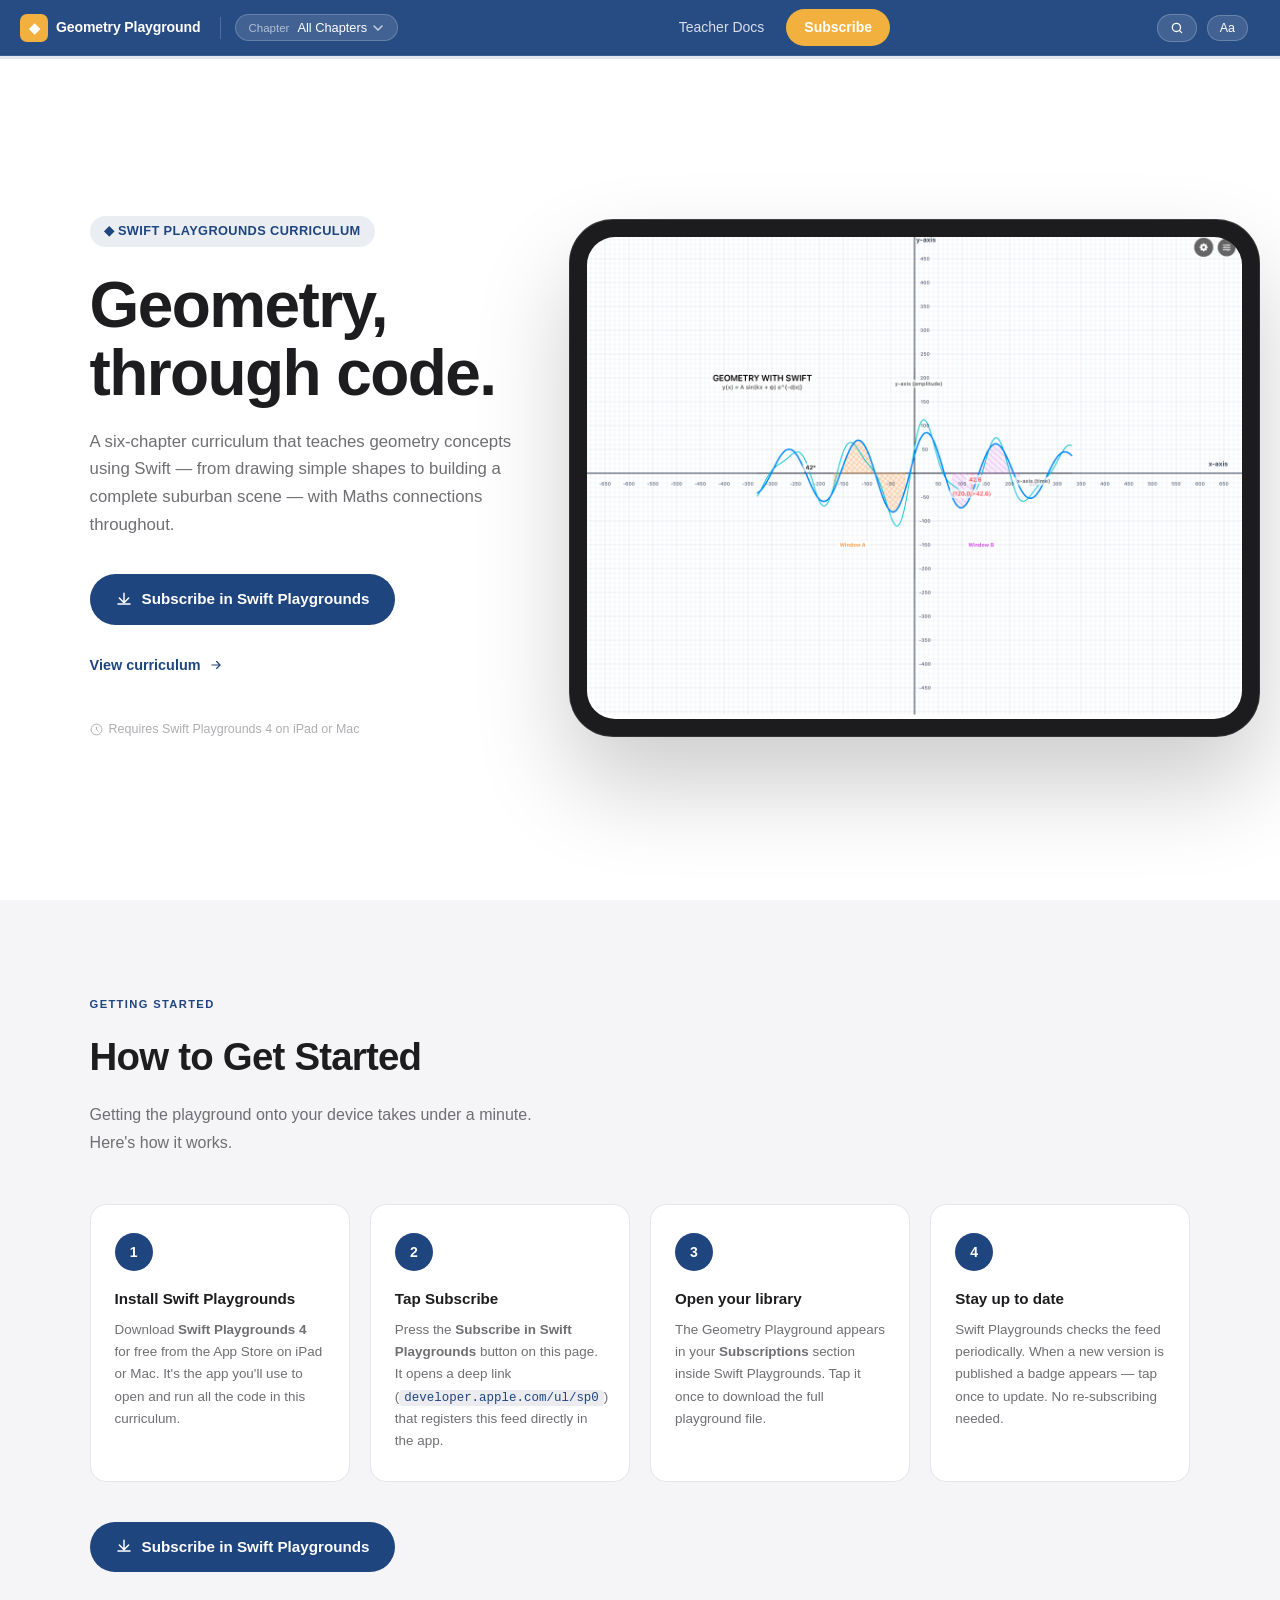
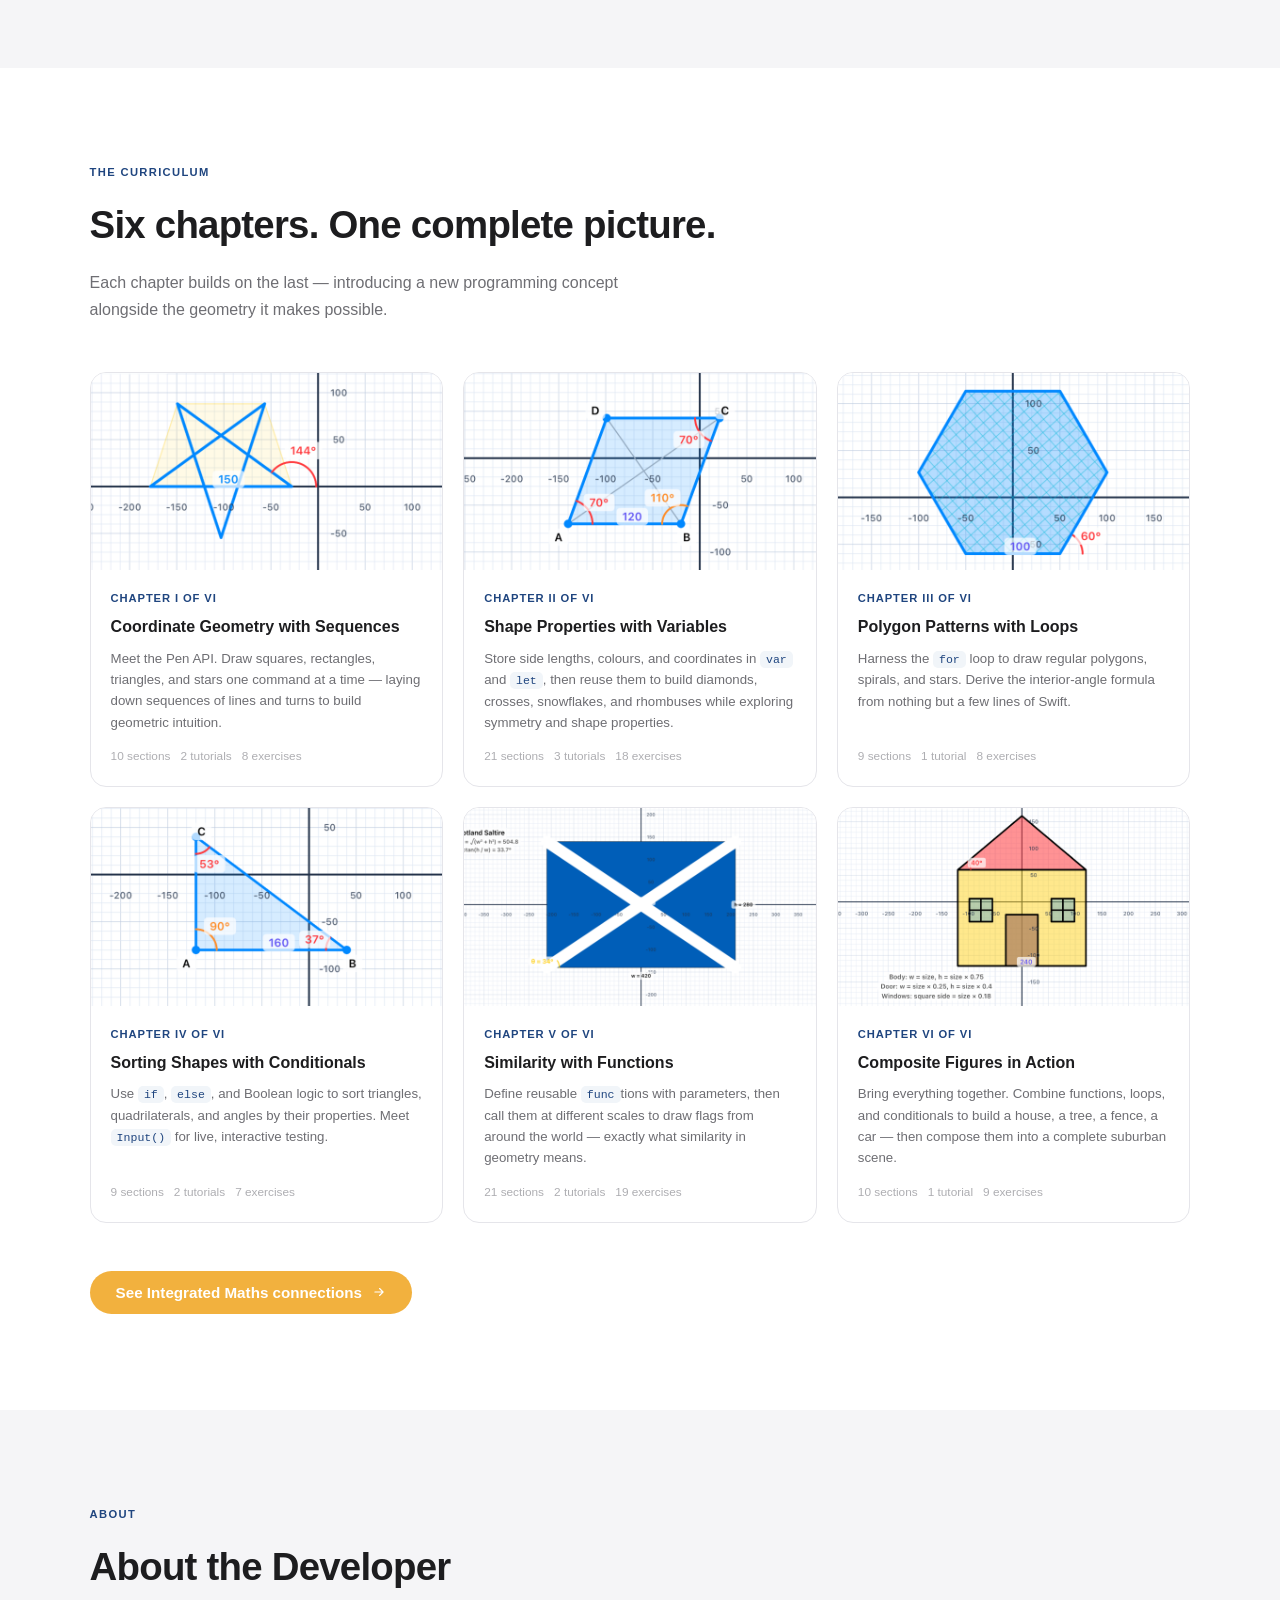
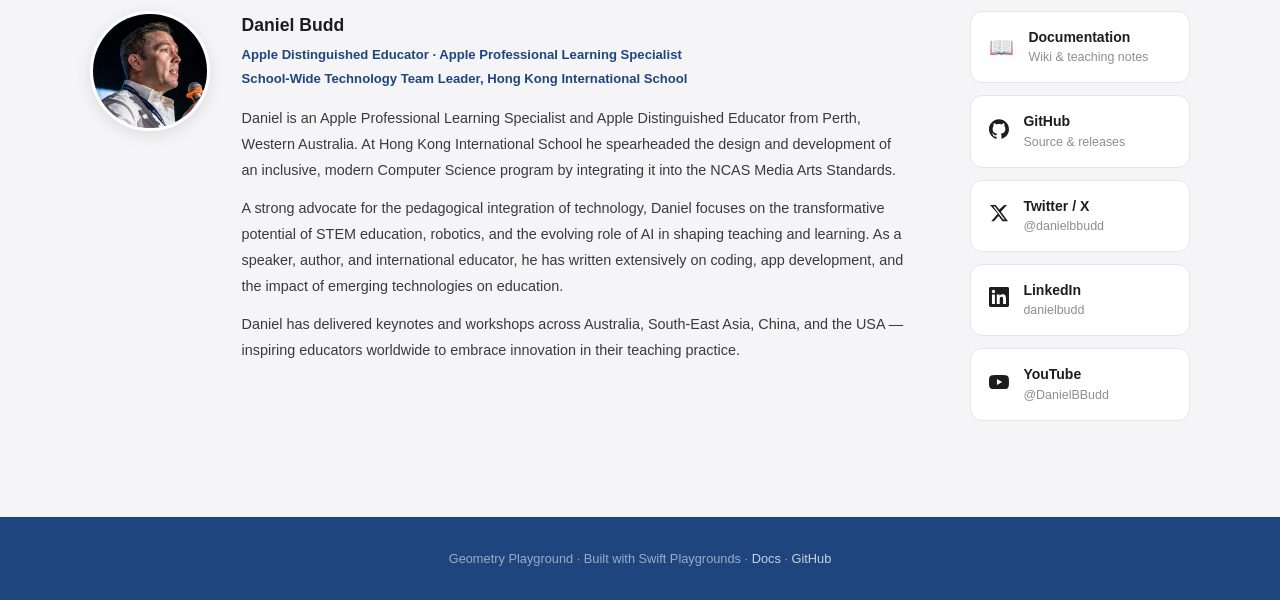
==== commit b2a77be2: "Update index.html Rename wiki to "Teacher Docs"" ====
--- a/index.html
+++ b/index.html
@@ -808,7 +808,7 @@
   </div>
   <!-- Right-side nav -->
   <div class="index-topbar-right">
-    <a href="https://github.com/dbbudd/dbbudd.github.io/wiki" target="_blank" class="topbar-link">Docs</a>
+    <a href="https://github.com/dbbudd/dbbudd.github.io/wiki" target="_blank" class="topbar-link">Teacher Docs</a>
     <a href="https://developer.apple.com/ul/sp0?url=https://dbbudd.github.io/feed.json"
        class="topbar-link topbar-cta">Subscribe</a>
   </div>
